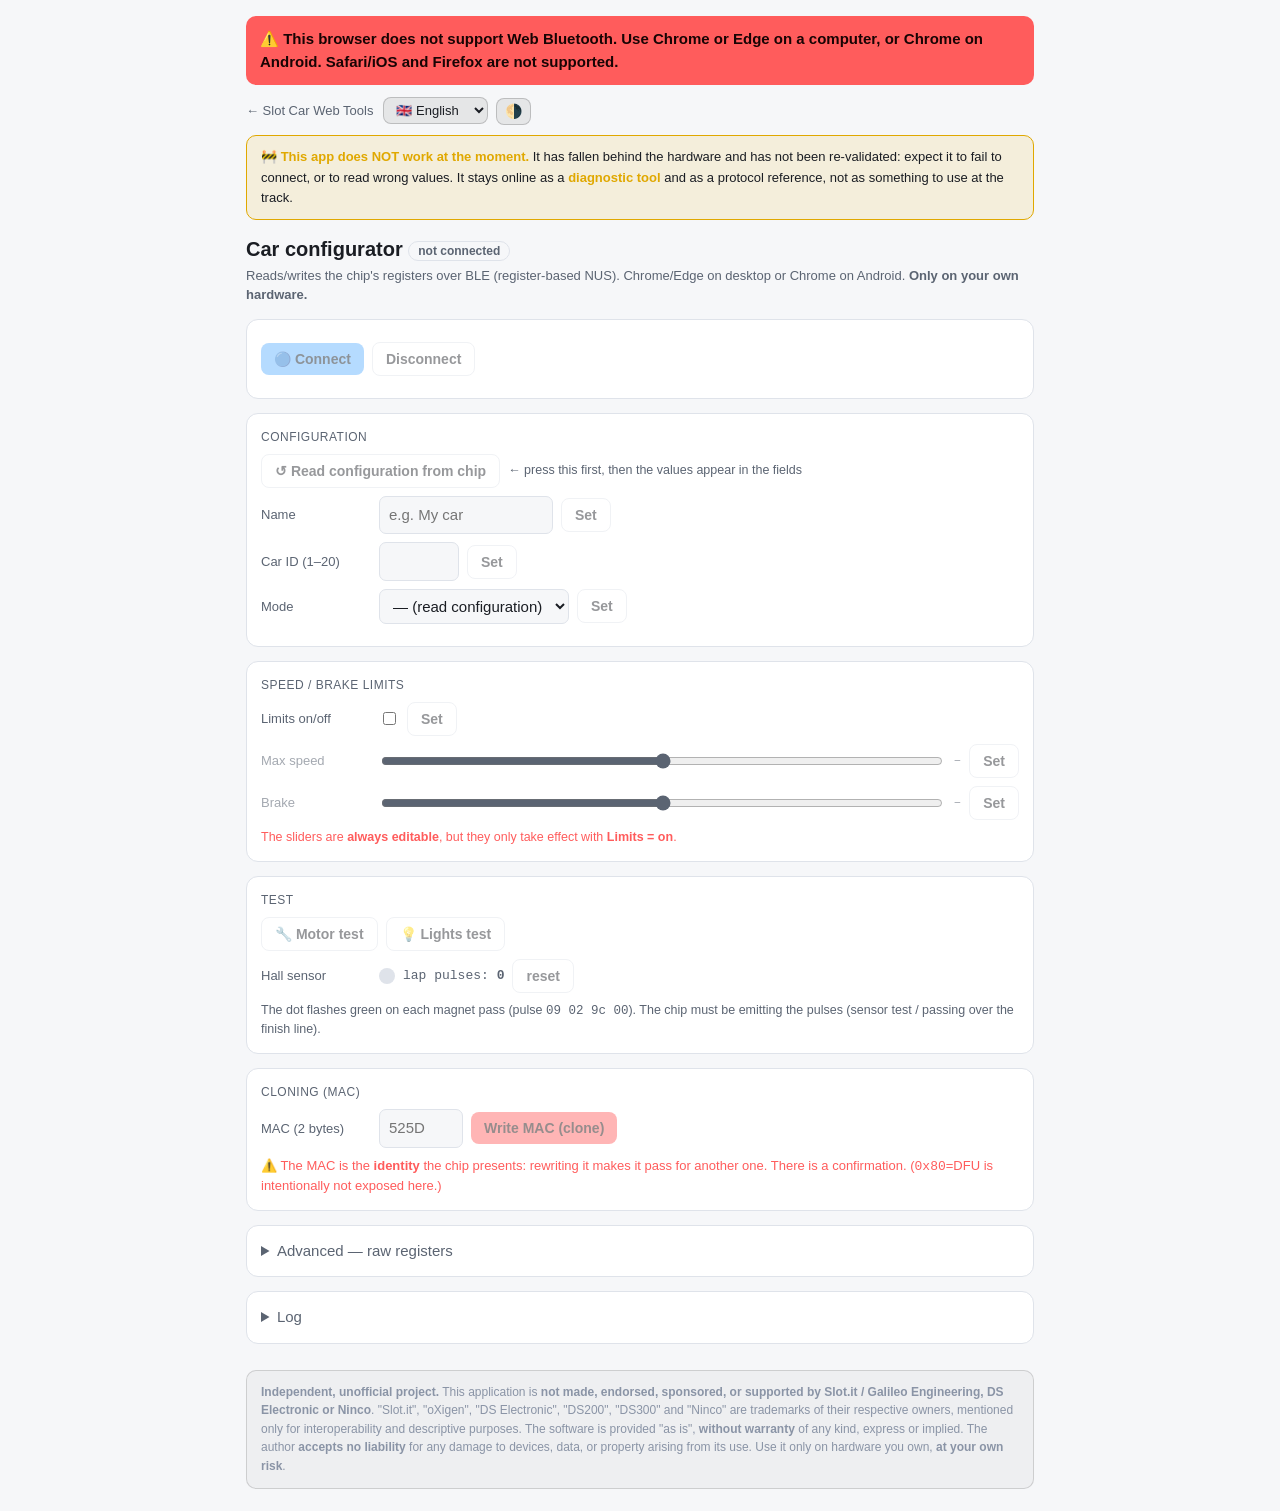
==== web/car-config/index.html @ f4cdb50b "Tema chiaro/scuro e bandierine ovunque, e la fascia di Ninco torna a nascondersi **Il bug di Ninco e" ====
<!doctype html>
<html lang="it">
<head>
<meta charset="utf-8">
<meta name="viewport" content="width=device-width, initial-scale=1">
<meta http-equiv="Cache-Control" content="no-cache, must-revalidate">
<title>Configuratore auto oXigen (BLE)</title>
<link rel="stylesheet" href="../ui.css">
<style>
  /* Qui dentro solo quello che è di QUESTA pagina: intestazione, riquadri,
     pulsanti, campi, targhette e registro stanno in ../ui.css. */
  :root{--wrap:820px}
  label{min-width:110px}
  /* Il clone riscrive il MAC: è l'avviso più grave della pagina, e il giallo
     che basta agli altri avvisi qui direbbe troppo poco. */
  .warnbox{color:var(--err)}
  .dot{width:16px;height:16px;border-radius:50%;background:var(--bd);display:inline-block;transition:background .1s,box-shadow .1s}
  .dot.on{background:var(--ok);box-shadow:0 0 10px var(--ok)}
  /* slider disattivati visivamente quando Limiti è off (ma sempre editabili) */
  #limbox.off .lim input[type=range]{accent-color:var(--mut)}
  #limbox.off .lim label,#limbox.off .lim .val{opacity:.55}
  #limbox.off .lim .hint{color:var(--err)}
</style>
</head>
<body class="app">
  <div id="nobt" class="banner nope" hidden data-i18n-html="noBt"></div>
  <div id="upd" class="banner upd" hidden><span data-i18n="updateAvail"></span> <button onclick="reloadFresh()" data-i18n="updateBtn"></button></div>
  <a class="back" href="../" data-i18n="backHome"></a>
  <div class="note" data-i18n-html="oxigenBroken"></div>
  <h1><span data-i18n="h1title"></span> <span id="st" class="pill"></span></h1>
  <p class="sub" data-i18n-html="sub"></p>

  <div class="card">
    <div class="row">
      <button id="btnConn" data-i18n="btnConn"></button>
      <button id="btnDisc" class="sec" disabled data-i18n="btnDisc"></button>
      <span id="devname" class="val"></span>
    </div>
  </div>

  <!-- ===== Configurazione ===== -->
  <div class="card">
    <p class="cardtitle" data-i18n="secConfig"></p>
    <div class="row"><button id="btnReadAll" class="sec" disabled data-i18n="btnReadAll"></button>
      <span class="hint" data-i18n="readAllHint"></span></div>
    <div class="row"><label data-i18n="lblName"></label><input id="cName" size="16" maxlength="14" data-i18n-attr="placeholder:phName">
      <button class="sec cfg" data-fn="name" disabled data-i18n="btnSet"></button></div>
    <div class="row"><label data-i18n="lblCarId"></label><input id="cId" type="number" min="1" max="20" style="width:80px">
      <button class="sec cfg" data-fn="id" disabled data-i18n="btnSet"></button></div>
    <div class="row"><label data-i18n="lblMode"></label>
      <select id="cMode">
        <option value="" data-i18n="optReadCfg"></option>
        <option value="0">SSD</option><option value="2">O2 (oXigen)</option>
        <option value="3">O2 Hybrid</option><option value="4">D132</option>
      </select>
      <button class="sec cfg" data-fn="mode" disabled data-i18n="btnSet"></button></div>
  </div>

  <!-- ===== Limiti + slider ===== -->
  <div class="card" id="limbox">
    <p class="cardtitle" data-i18n="secLimits"></p>
    <div class="row"><label data-i18n="lblLimits"></label><input id="cLimits" type="checkbox">
      <button class="sec cfg" data-fn="limits" disabled data-i18n="btnSet"></button></div>
    <div class="lim">
      <div class="row"><label data-i18n="lblMaxSpeed"></label><input id="cSpeed" type="range" min="0" max="255" style="flex:1;min-width:150px">
        <span id="cSpeedV" class="val">–</span><button class="sec cfg" data-fn="speed" disabled data-i18n="btnSet"></button></div>
      <div class="row"><label data-i18n="lblBrake"></label><input id="cBrake" type="range" min="0" max="255" style="flex:1;min-width:150px">
        <span id="cBrakeV" class="val">–</span><button class="sec cfg" data-fn="brake" disabled data-i18n="btnSet"></button></div>
      <div class="hint lim-hint" data-i18n-html="limHint"></div>
    </div>
  </div>

  <!-- ===== Test (motore/luci/hall) ===== -->
  <div class="card">
    <p class="cardtitle" data-i18n="secTest"></p>
    <div class="row">
      <button class="sec act" data-fn="motor" disabled data-i18n="btnMotor"></button>
      <button class="sec act" data-fn="lights" disabled data-i18n="btnLights"></button>
    </div>
    <div class="row"><label data-i18n="lblHall"></label><span id="hallDot" class="dot"></span>
      <span class="val"><span data-i18n="hallLbl"></span> <b id="hallN">0</b></span>
      <button id="hallReset" class="sec" disabled data-i18n="btnReset"></button></div>
    <div class="hint" data-i18n-html="hallHint"></div>
  </div>

  <!-- ===== Clonazione MAC ===== -->
  <div class="card">
    <p class="cardtitle" data-i18n="secClone"></p>
    <div class="row"><label data-i18n="lblMac"></label><input id="cMac" size="6" inputmode="latin" autocomplete="off" spellcheck="false" placeholder="525D" aria-describedby="macHint">
      <button class="warn act" data-fn="mac" disabled data-i18n="btnWriteMac"></button></div>
    <div class="warnbox" data-i18n-html="cloneWarn"></div>
  </div>

  <!-- ===== Avanzato ===== -->
  <div class="card">
    <details><summary style="cursor:pointer;color:var(--mut)" data-i18n="advSummary"></summary>
      <div class="row" style="margin-top:8px"><label data-i18n="lblReadReg"></label><input id="rReg" size="6" placeholder="0x8f">
        <button class="sec cfg" data-fn="rawread" disabled data-i18n="btnRead"></button></div>
      <div class="row"><label data-i18n="lblWriteReg"></label><input id="wReg" size="6" placeholder="0x84"><input id="wVal" size="14" data-i18n-attr="placeholder:phWriteVal">
        <button class="sec cfg" data-fn="rawwrite" disabled data-i18n="btnWrite"></button></div>
      <table id="regtab" style="margin-top:8px"><thead><tr><th>reg</th><th data-i18n="thName"></th><th data-i18n="thValue"></th><th></th></tr></thead><tbody></tbody></table>
    </details>
  </div>

  <div class="card"><details><summary style="cursor:pointer;color:var(--mut)" data-i18n="advLog"></summary><div id="log"></div></details></div>

<script>
window.I18N_STRINGS = {
  sub:{
    it:"Legge/scrive i registri del chip via BLE (NUS a registri). Chrome/Edge desktop o Chrome Android. <b>Solo su hardware tuo.</b>",
    en:"Reads/writes the chip's registers over BLE (register-based NUS). Chrome/Edge on desktop or Chrome on Android. <b>Only on your own hardware.</b>",
    es:"Lee/escribe los registros del chip por BLE (NUS por registros). Chrome/Edge en escritorio o Chrome en Android. <b>Solo en hardware de tu propiedad.</b>"
  },
  backHome:{it:"← Slot Car Web Tools",en:"← Slot Car Web Tools",es:"← Slot Car Web Tools"},
  h1title:{it:"Configuratore auto",en:"Car configurator",es:"Configurador de coche"},
  stConnected:{it:"connesso",en:"connected",es:"conectado"},
  stDisconnected:{it:"non connesso",en:"not connected",es:"no conectado"},
  btnConn:{it:"🔵 Connetti",en:"🔵 Connect",es:"🔵 Conectar"},
  btnDisc:{it:"Disconnetti",en:"Disconnect",es:"Desconectar"},
  secConfig:{it:"Configurazione",en:"Configuration",es:"Configuración"},
  btnReadAll:{
    it:"↺ Leggi configurazione dal chip",
    en:"↺ Read configuration from chip",
    es:"↺ Leer configuración del chip"
  },
  readAllHint:{
    it:"← premi qui per primo, poi i valori compaiono nei campi",
    en:"← press this first, then the values appear in the fields",
    es:"← pulsa aquí primero, luego los valores aparecen en los campos"
  },
  lblName:{it:"Nome",en:"Name",es:"Nombre"},
  phName:{it:"es. La mia auto",en:"e.g. My car",es:"p. ej. Mi coche"},
  btnSet:{it:"Imposta",en:"Set",es:"Establecer"},
  lblCarId:{it:"ID auto (1–20)",en:"Car ID (1–20)",es:"ID coche (1–20)"},
  lblMode:{it:"Modalità",en:"Mode",es:"Modo"},
  optReadCfg:{
    it:"— (leggi configurazione)",
    en:"— (read configuration)",
    es:"— (leer configuración)"
  },
  secLimits:{
    it:"Limiti velocità / freno",
    en:"Speed / brake limits",
    es:"Límites de velocidad / freno"
  },
  lblLimits:{it:"Limiti on/off",en:"Limits on/off",es:"Límites on/off"},
  lblMaxSpeed:{it:"Velocità max",en:"Max speed",es:"Velocidad máx"},
  lblBrake:{it:"Freno (brake)",en:"Brake",es:"Freno"},
  limHint:{
    it:"Gli slider sono <b>sempre modificabili</b>, ma hanno effetto solo con <b>Limiti = on</b>.",
    en:"The sliders are <b>always editable</b>, but they only take effect with <b>Limits = on</b>.",
    es:"Los deslizadores son <b>siempre editables</b>, pero solo tienen efecto con <b>Límites = on</b>."
  },
  secTest:{it:"Test",en:"Test",es:"Prueba"},
  btnMotor:{it:"🔧 Test motore",en:"🔧 Motor test",es:"🔧 Prueba de motor"},
  btnLights:{it:"💡 Test luci",en:"💡 Lights test",es:"💡 Prueba de luces"},
  lblHall:{it:"Sensore hall",en:"Hall sensor",es:"Sensor hall"},
  hallLbl:{it:"impulsi giro:",en:"lap pulses:",es:"impulsos de vuelta:"},
  btnReset:{it:"azzera",en:"reset",es:"poner a cero"},
  hallHint:{
    it:"Il pallino lampeggia verde a ogni passaggio calamita (impulso <code>09 02 9c 00</code>). " +
      "Serve che il chip stia emettendo gli impulsi (test sensore / passaggio sul traguardo).",
    en:"The dot flashes green on each magnet pass (pulse <code>09 02 9c 00</code>). " +
      "The chip must be emitting the pulses (sensor test / passing over the finish line).",
    es:"El punto parpadea en verde en cada paso del imán (impulso <code>09 02 9c 00</code>). " +
      "El chip debe estar emitiendo los impulsos (prueba del sensor / paso por la meta)."
  },
  secClone:{it:"Clonazione (MAC)",en:"Cloning (MAC)",es:"Clonación (MAC)"},
  lblMac:{it:"MAC (2 byte)",en:"MAC (2 bytes)",es:"MAC (2 bytes)"},
  btnWriteMac:{it:"Scrivi MAC (clone)",en:"Write MAC (clone)",es:"Escribir MAC (clon)"},
  cloneWarn:{
    it:"⚠️ Il MAC è l'<b>identità</b> con cui il chip si presenta: riscriverlo lo fa passare per un altro. C'è una conferma. " +
      "(<code>0x80</code>=DFU non è esposto qui apposta.)",
    en:"⚠️ The MAC is the <b>identity</b> the chip presents: rewriting it makes it pass for another one. There is a confirmation. " +
      "(<code>0x80</code>=DFU is intentionally not exposed here.)",
    es:"⚠️ El MAC es la <b>identidad</b> con la que se presenta el chip: reescribirlo hace que pase por otro. Hay una confirmación. " +
      "(<code>0x80</code>=DFU no se expone aquí a propósito.)"
  },
  advSummary:{
    it:"Avanzato — registri grezzi",
    en:"Advanced — raw registers",
    es:"Avanzado — registros en bruto"
  },
  lblReadReg:{it:"Leggi reg",en:"Read reg",es:"Leer reg"},
  btnRead:{it:"Leggi",en:"Read",es:"Leer"},
  lblWriteReg:{it:"Scrivi reg",en:"Write reg",es:"Escribir reg"},
  phWriteVal:{it:"0x32 / aabb / testo",en:"0x32 / aabb / text",es:"0x32 / aabb / texto"},
  btnWrite:{it:"Scrivi",en:"Write",es:"Escribir"},
  thName:{it:"nome",en:"name",es:"nombre"},
  thValue:{it:"valore",en:"value",es:"valor"},
  btnReadLc:{it:"leggi",en:"read",es:"leer"},
  advLog:{it:"Log",en:"Log",es:"Registro"},
  // --- stringhe dinamiche (JS) ---
  logNoBt:{
    it:"[!] Web Bluetooth non supportato: usa Chrome/Edge desktop o Chrome Android.",
    en:"[!] Web Bluetooth not supported: use Chrome/Edge desktop or Chrome Android.",
    es:"[!] Web Bluetooth no compatible: usa Chrome/Edge escritorio o Chrome Android."
  },
  logNoBtInit:{
    it:"[!] Web Bluetooth non supportato. Usa Chrome/Edge desktop o Chrome Android. NON iOS/Safari.",
    en:"[!] Web Bluetooth not supported. Use Chrome/Edge desktop or Chrome Android. NOT iOS/Safari.",
    es:"[!] Web Bluetooth no compatible. Usa Chrome/Edge escritorio o Chrome Android. NO iOS/Safari."
  },
  logDisconnected:{it:"disconnesso",en:"disconnected",es:"desconectado"},
  logConnectedTo:{it:"connesso a",en:"connected to",es:"conectado a"},
  logError:{it:"errore",en:"error",es:"error"},
  logLapPulse:{it:"impulso giro",en:"lap pulse",es:"impulso de vuelta"},
  noResp:{it:"(nessuna risp.)",en:"(no resp)",es:"(sin resp.)"},
  alertMode:{
    it:'Modalità: premi prima "Leggi configurazione", oppure scegline una.',
    en:'Mode: press "Read configuration" first, or choose one.',
    es:'Modo: pulsa primero "Leer configuración", o elige uno.'
  },
  alertMac:{
    it:"MAC = 2 byte, es. 525d",
    en:"MAC = 2 bytes, e.g. 525d",
    es:"MAC = 2 bytes, p. ej. 525d"
  },
  confirmMac:{
    it:"Riscrivo il MAC: da qui in poi il chip si presenterà con questa identità. Sicuro?",
    en:"I will rewrite the MAC: from now on the chip will present this identity. Are you sure?",
    es:"Voy a reescribir el MAC: a partir de ahora el chip se presentará con esta identidad. ¿Seguro?"
  }
};
</script>
<script src="../i18n.js"></script>
<script>
const APP="car-config",APP_VERSION="1.3.0";
const NUS="6e400001-b5a3-f393-e0a9-e50e24dcca9e",RX="6e400002-b5a3-f393-e0a9-e50e24dcca9e",TX="6e400003-b5a3-f393-e0a9-e50e24dcca9e";
const REGS=[[0x00,"info"],[0x81,"info/capab"],[0x83,"NOME"],[0x84,"MAX SPEED"],[0x86,"BRAKE"],[0x87,"LIMITI on/off"],
  [0x8e,"config"],[0x8f,"ID auto"],[0x90,"MAC(2B)"],[0x91,"MODO"],[0x94,"ID tx time"],[0x95,"ID D132"]];
let dev,rxc,txc,waiter=null,hallN=0,hallT=null;
const $=id=>document.getElementById(id);
const hx=b=>[...b].map(x=>x.toString(16).padStart(2,"0")).join("");
const asc=b=>[...b].map(x=>x>=32&&x<127?String.fromCharCode(x):".").join("");
const log=s=>{const l=$("log");l.textContent+=s+"\n";l.scrollTop=l.scrollHeight;};
const xorsum=a=>{let x=0;for(const b of a)x^=b;return x&0xff;};
const h2=n=>"0x"+n.toString(16).padStart(2,"0");

let _conn=false;
function renderStatus(){$("st").textContent=I18N.t(_conn?"stConnected":"stDisconnected");}
function setConn(on){_conn=on;renderStatus();$("st").className="pill"+(on?" on":"");
  $("btnConn").disabled=on;$("btnDisc").disabled=!on;
  document.querySelectorAll(".cfg,.act,#btnReadAll,#hallReset").forEach(b=>b.disabled=!on);}
async function connect(){
  if(!navigator.bluetooth){log(I18N.t("logNoBt"));return;}
  try{
    dev=await navigator.bluetooth.requestDevice({filters:[{services:[NUS]}],optionalServices:[NUS]});
    dev.addEventListener("gattserverdisconnected",()=>{setConn(false);$("devname").textContent="";log("["+I18N.t("logDisconnected")+"]");});
    const g=await dev.gatt.connect(),s=await g.getPrimaryService(NUS);
    rxc=await s.getCharacteristic(RX);txc=await s.getCharacteristic(TX);
    await txc.startNotifications();txc.addEventListener("characteristicvaluechanged",onNotify);
    setConn(true);$("devname").textContent=dev.name||dev.id;log("["+I18N.t("logConnectedTo")+" "+(dev.name||dev.id)+"]");
  }catch(e){log("["+I18N.t("logError")+": "+e+"]");}
}
function onNotify(e){
  const v=new Uint8Array(e.target.value.buffer);
  if(v.length>=3&&v[0]===0x09&&v[1]===0x02&&v[2]===0x9c){flashHall();return;}  // impulso giro
  log("  <- "+hx(v)+"  |"+asc(v)+"|"+(hx(v)==="444f"?"  (DO=ok)":""));
  if(waiter){waiter(v);waiter=null;}
}
const wait=(ms=1200)=>new Promise(r=>{waiter=r;setTimeout(()=>{if(waiter){waiter=null;r(null);}},ms);});
const send=b=>rxc.writeValueWithoutResponse(new Uint8Array(b));
async function readReg(reg){log("READ "+h2(reg));await send([0x09,0x12,reg]);return await wait();}
async function writeReg(reg,val){const body=[0x09,0x02,reg,...val];body.push(xorsum(body));
  log("WRITE "+h2(reg)+" = "+hx(val)+(asc(val).match(/^[ -~]+$/)?" |"+asc(val)+"|":""));await send(body);return await wait();}

/* hall live indicator */
function flashHall(){hallN++;$("hallN").textContent=hallN;const d=$("hallDot");d.classList.add("on");
  clearTimeout(hallT);hallT=setTimeout(()=>d.classList.remove("on"),300);log("🏁 "+I18N.t("logLapPulse")+" ("+hallN+")");}
$("hallReset").onclick=()=>{hallN=0;$("hallN").textContent="0";};

/* limiti: stile "off" sugli slider */
function refreshLim(){$("limbox").classList.toggle("off",!$("cLimits").checked);}
$("cLimits").addEventListener("change",refreshLim);refreshLim();

/* leggi tutta la config e popola i campi */
async function readAll(){
  for(const[r]of REGS){const v=await readReg(r);const c=$("v"+r);if(c)c.textContent=v?hx(v)+" |"+asc(v)+"|":I18N.t("noResp");
    if(v){
      if(r===0x83)$("cName").value=asc(v).replace(/\.+$/,"");
      if(r===0x8f)$("cId").value=v[0];
      if(r===0x91)$("cMode").value=String(v[0]);
      if(r===0x84){$("cSpeed").value=v[0];$("cSpeedV").textContent=v[0];}
      if(r===0x86){$("cBrake").value=v[0];$("cBrakeV").textContent=v[0];}
      if(r===0x87){$("cLimits").checked=v[0]!==0;refreshLim();}
      if(r===0x90){$("cMac").value=hx(v);$("cMac").dispatchEvent(new Event("input"));}
    }
    await new Promise(x=>setTimeout(x,110));
  }
}
function parseVal(s){s=(s||"").trim();
  if(/^0x[0-9a-f]{2}$/i.test(s))return[parseInt(s,16)];
  const hexs=s.replace(/ /g,"");
  if(/^[0-9a-f]+$/i.test(hexs)&&hexs.length%2===0&&hexs.length>=2)return[...hexs.matchAll(/../g)].map(m=>parseInt(m[0],16));
  if(/^\d+$/.test(s))return[parseInt(s)&0xff];
  return[...new TextEncoder().encode(s)];}
const fns={
  name:()=>writeReg(0x83,[...new TextEncoder().encode($("cName").value)]),
  id:()=>writeReg(0x8f,[Math.max(1,Math.min(20,parseInt($("cId").value)||1))]),
  mode:()=>{const m=$("cMode").value;if(m==="")return alert(I18N.t("alertMode"));return writeReg(0x91,[parseInt(m)]);},
  speed:()=>writeReg(0x84,[+$("cSpeed").value]),
  brake:()=>writeReg(0x86,[+$("cBrake").value]),
  limits:()=>writeReg(0x87,[$("cLimits").checked?1:0]),
  motor:()=>writeReg(0x9a,[0x00]),
  lights:()=>writeReg(0x9b,[0x00]),
  mac:()=>{const b=parseVal($("cMac").value);if(b.length!==2)return alert(I18N.t("alertMac"));
    if(confirm(I18N.t("confirmMac")))return writeReg(0x90,b);},
  rawread:async()=>{const r=parseInt($("rReg").value,16);if(!isNaN(r))await readReg(r);},
  rawwrite:async()=>{const r=parseInt($("wReg").value,16);if(!isNaN(r))await writeReg(r,parseVal($("wVal").value));},
};
document.querySelectorAll(".cfg,.act").forEach(b=>b.onclick=()=>fns[b.dataset.fn]&&fns[b.dataset.fn]());
$("cSpeed").oninput=e=>$("cSpeedV").textContent=e.target.value;
$("cBrake").oninput=e=>$("cBrakeV").textContent=e.target.value;
(function(){const tb=$("regtab").querySelector("tbody");for(const[r,n]of REGS){const tr=document.createElement("tr");
  tr.innerHTML=`<td><code>${h2(r)}</code></td><td>${n}</td><td class="val" id="v${r}"></td>
    <td><button class="sec" disabled data-i18n="btnReadLc"></button></td>`;tb.appendChild(tr);
  const bt=tr.querySelector("button");bt.classList.add("cfg");
  bt.onclick=async()=>{const v=await readReg(r);$("v"+r).textContent=v?hx(v)+" |"+asc(v)+"|":I18N.t("noResp");};}})();

$("btnConn").onclick=connect;
$("btnDisc").onclick=()=>{if(dev&&dev.gatt.connected)dev.gatt.disconnect();};
$("btnReadAll").onclick=readAll;
// banner compatibilità Web Bluetooth
if(!navigator.bluetooth){$("nobt").style.display="block";$("btnConn").disabled=true;
  log(I18N.t("logNoBtInit"));}
// service worker network-first: sempre l'ultima versione (fix cache)
if("serviceWorker" in navigator)navigator.serviceWorker.register("../sw.js").catch(()=>{});

/* stato connessione: render iniziale (dopo l'init di i18n) + ri-render al cambio lingua */
if(document.readyState==="loading")document.addEventListener("DOMContentLoaded",renderStatus);
else renderStatus();
document.addEventListener("i18n:changed",renderStatus);

/* prompt aggiornamento versione */
function reloadFresh(){location.href=location.pathname+"?v="+Date.now();}
fetch("../version.json?_="+Date.now(),{cache:"no-store"}).then(r=>r.json()).then(j=>{
  if(j.apps&&j.apps[APP]&&j.apps[APP]!==APP_VERSION)$("upd").style.display="block";}).catch(()=>{});

/* Il MAC O2 è 2 byte = ESATTAMENTE 4 cifre esadecimali. Il campo non si lascia
   riempire di altro: filtra i caratteri non validi e si ferma a quattro, così
   il valore sbagliato non si può nemmeno digitare. Se resta incompleto il bordo
   diventa rosso, e la funzione di scrittura rifiuta comunque (alertMac).
   ⚠️ Il pulsante NON viene toccato qui: la sua abilitazione dipende dalla
   connessione (vedi setConn), e metterci le mani lo riaccenderebbe da scollegato. */
(function(){
  const c=document.getElementById("cMac"); if(!c)return;
  const valido=()=>/^[0-9A-F]{4}$/.test(c.value);
  function check(){
    c.value=c.value.replace(/[^0-9a-fA-F]/g,"").slice(0,4).toUpperCase();
    c.style.borderColor=(c.value.length&&!valido())?"var(--err)":"";
  }
  c.addEventListener("input",check); c.addEventListener("blur",check); check();
})();
</script>
<script src="../tema.js"></script>
</body>
</html>
---- web/ui.css ----
/* ui.css — i token e la cornice comuni a tutto il sito.
 *
 * Prima di questo file la stessa tavolozza stava scritta a mano dentro il
 * <style> di sette pagine — e aveva già iniziato a divergere: due sfumature di
 * rosso e QUATTRO di giallo, a seconda di chi l'aveva copiata per ultimo.
 * Cambiare un colore voleva dire aprire otto file e dimenticarne uno.
 *
 * Qui dentro ci va solo la roba condivisa: i colori, e i pezzi che ogni pagina
 * ha uguale (link di ritorno, avvisi, targhette, piè di pagina). Il layout di
 * ciascuna app resta a casa sua, nel suo <style> o nel suo styles.css, che
 * viene caricato DOPO e quindi ha sempre l'ultima parola.
 *
 * Riferimento: il Cronometro web, che è l'app curata.
 */

:root{
  --bg:#0b0f17; --fg:#e9edf3; --mut:#8a94a6;
  --acc:#5db0ff; --accfg:#04121f;
  --ok:#4ec36b; --warn:#e0a800; --warnfg:#180a00; --err:#ff5c5c; --errfg:#180404;
  --card:#141924; --bd:#242c3a; --chip:#1b2130;
}
@media (prefers-color-scheme:light){
  :root{
    --bg:#f6f7f9; --fg:#1a1d23; --mut:#5b6472;
    --card:#fff; --bd:#dfe3ea; --chip:#eef1f5;
  }
}
/* Il selettore di tema esplicito deve vincere sulla preferenza di sistema in
   entrambe le direzioni, non solo in una. */
:root[data-theme="dark"]{
  --bg:#0b0f17; --fg:#e9edf3; --mut:#8a94a6;
  --card:#141924; --bd:#242c3a; --chip:#1b2130;
}
:root[data-theme="light"]{
  --bg:#f6f7f9; --fg:#1a1d23; --mut:#5b6472;
  --card:#fff; --bd:#dfe3ea; --chip:#eef1f5;
}

*{box-sizing:border-box}
body{
  margin:0 auto;
  font:15px/1.5 -apple-system,Segoe UI,Roboto,sans-serif;
  background:var(--bg); color:var(--fg);
}
a{color:var(--acc)}

/* Il ritorno all'indice: in cima, uguale ovunque. */
.back{display:inline-block;text-decoration:none;font-size:13px;color:var(--mut)}
.back:hover{color:var(--acc)}

/* L'interruttore chiaro/scuro, accanto al selettore della lingua. Non è sotto
   `body.app`: sta su TUTTE le pagine, indice e cronometro compresi. */
.themebtn{background:rgba(127,127,127,.14);color:inherit;border:1px solid rgba(127,127,127,.4);
          border-radius:8px;padding:3px 8px;margin-left:8px;cursor:pointer;
          font-size:14px;line-height:1.4;vertical-align:middle}
.themebtn:hover{border-color:var(--acc)}

/* ---- La cornice del debugger --------------------------------------------
 *
 * Da qui in giù c'è quello che CINQUE app avevano copiato identico nel proprio
 * <style>: intestazione, riquadri, pulsanti, campi, targhette, tabelle,
 * registro. Non è un vezzo di uniformità: la copia stava già divergendo — il
 * giallo degli avvisi era scritto a mano come `#e0a800` in quattro file invece
 * che come `var(--warn)`, e bastava ritoccare la tavolozza per ritrovarsi con
 * due gialli diversi nella stessa pagina.
 *
 * Il layout PROPRIO di ogni app resta a casa sua: il suo foglio viene caricato
 * dopo questo e ha sempre l'ultima parola. Il Cronometro, che è l'app curata,
 * riscrive quasi tutto — ed è giusto così.
 *
 * `--wrap` è l'unica cosa che ogni pagina imposta da sé: la larghezza utile
 * cambia col contenuto (una tabella di registri vuole più spazio di un modulo).
 *
 * ⚠️ TUTTO sotto `body.app`, e non è pedanteria: qui dentro ci sono selettori
 * di ELEMENTO (button, input, table, h1). Lasciati liberi arrivano anche
 * all'indice, alla guida e al cronometro — pagine che questa cornice non
 * l'hanno mai chiesta — e infatti al primo tentativo l'indice si è allungato
 * di 56px senza che nessuno avesse toccato l'indice. Vestirsi da debugger
 * dev'essere una scelta: si scrive `<body class="app">`.
 */
:where(body.app){max-width:var(--wrap,880px);padding:16px}

:where(body.app) h1{font-size:20px;margin:4px 0 2px}
:where(body.app) .sub{color:var(--mut);margin:0 0 14px;font-size:13px}
:where(body.app) .cardtitle{font-size:12px;text-transform:uppercase;letter-spacing:.5px;color:var(--mut);margin:0 0 8px}
:where(body.app) .card{background:var(--card);border:1px solid var(--bd);border-radius:12px;padding:14px;margin-bottom:14px}

:where(body.app) button{background:var(--acc);color:var(--accfg);border:0;border-radius:8px;
                padding:8px 13px;font-weight:600;cursor:pointer;font-size:14px}
:where(body.app) button.sec{background:transparent;color:var(--fg);border:1px solid var(--bd)}
:where(body.app) button.warn{background:var(--err);color:var(--errfg)}
:where(body.app) button:disabled{opacity:.45;cursor:default}

:where(body.app) input,:where(body.app) select{background:var(--bg);color:var(--fg);border:1px solid var(--bd);
                               border-radius:7px;padding:7px 9px;font:inherit}
:where(body.app) input:disabled,:where(body.app) select:disabled{opacity:.45}
:where(body.app) input[type=range]{padding:0;accent-color:var(--acc)}
:where(body.app) .row{display:flex;gap:8px;flex-wrap:wrap;align-items:center;margin:8px 0}
:where(body.app) label{color:var(--mut);font-size:13px}

/* Targhetta di STATO CORRENTE (connesso, in gara, fermo): parla del momento.
   Da non confondere con .badge, che parla di quanto ci si può fidare di
   un'app e sta nell'indice. */
:where(body.app) .pill{font-size:12px;padding:2px 9px;border-radius:20px;border:1px solid var(--bd);
               color:var(--mut);vertical-align:middle}
:where(body.app) .pill.on,:where(body.app) .pill.run{color:var(--ok);border-color:var(--ok)}
:where(body.app) .pill.warn,:where(body.app) .pill.pause,:where(body.app) .pill.flag{color:var(--warn);border-color:var(--warn)}
:where(body.app) .pill.bad,:where(body.app) .pill.stop{color:var(--err);border-color:var(--err)}

:where(body.app) code,:where(body.app) .val,:where(body.app) .kv{font-family:ui-monospace,Menlo,Consolas,monospace}
:where(body.app) .val{color:var(--mut);font-size:13px}
:where(body.app) .kv{font-size:13px}
:where(body.app) .ok{color:var(--ok)} :where(body.app) .bad{color:var(--err)} :where(body.app) .warn{color:var(--warn)}
:where(body.app) .muted,:where(body.app) .mutbox{color:var(--mut);font-size:12.5px}
:where(body.app) .warnbox{color:var(--warn);font-size:13px;margin-top:6px}

:where(body.app) table{border-collapse:collapse;width:100%;font-size:13px}
:where(body.app) td,:where(body.app) th{border-bottom:1px solid var(--bd);padding:6px 8px;text-align:left}
:where(body.app) th{color:var(--mut)}

/* Il registro grezzo: c'è in tutti i debugger, ed è il motivo per cui esistono. */
:where(body.app) #log,:where(body.app) .log{font-family:ui-monospace,Menlo,Consolas,monospace;font-size:12px;
          white-space:pre-wrap;max-height:200px;overflow:auto;background:var(--bg);
          border:1px solid var(--bd);border-radius:8px;padding:10px}

/* Fasce in cima alla pagina: aggiornamento disponibile, oppure il browser non
   ha quello che serve.
   ⚠️ Chi parte nascosto lo dice con l'attributo `hidden`, non con un
   `display:none` qui dentro: c'è chi le accende con `style.display` (che
   scavalca tutto) e chi togliendo `hidden` (che NON scavalca una classe).
   Con la regola nella classe, il secondo gruppo non si sarebbe più visto. */
:where(body.app) .banner{border-radius:10px;padding:10px 14px;margin-bottom:12px;font-weight:600}
:where(body.app) .banner.error{background:var(--err);color:var(--errfg);padding:12px 14px}
:where(body.app) .banner.upd{background:var(--acc);color:var(--accfg)}
:where(body.app) .banner.upd button{background:var(--accfg);color:var(--acc);margin-left:8px}
:where(body.app) .banner.nope{background:var(--err);color:var(--errfg);padding:12px 14px}

/* ---- Targhette di stato: la convenzione ---------------------------------
 *
 * Il colore risponde a UNA domanda sola: quanto ci possiamo fidare?
 *
 *   verde   `ok`        provata su hardware vero, funziona
 *   giallo  `partial`   provata: qualcosa va, qualcosa no
 *   giallo  `untested`  MAI provata su hardware: non lo sappiamo
 *   rosso   `broken`    provata, e NON funziona
 *   blu     `wip`       in costruzione, ci stiamo lavorando adesso
 *   grigio  `rough`     esiste ma è appena abbozzata
 *   (niente)            pagina statica: non ha uno stato da dichiarare
 *
 * ⚠️ Il rosso è riservato a «lo abbiamo provato e non va». «Non lo sappiamo»
 * è giallo, non rosso: sono due informazioni diverse, e dipingerle uguali
 * toglie a chi legge l'unica cosa che gli serve — se vale la pena provarci.
 * Per lo stesso motivo `partial` e `untested` condividono il giallo: dicono
 * entrambe «guarda con attenzione», e cambia solo quanto ne sappiamo.
 */
.badge{font-size:11px;padding:2px 9px;border-radius:20px;border:1px solid var(--bd);color:var(--mut)}
.badge.ok{color:var(--ok);border-color:var(--ok)}
.badge.partial,
.badge.untested{color:var(--warn);border-color:var(--warn)}
.badge.broken{color:var(--err);border-color:var(--err)}
.badge.wip{color:var(--acc);border-color:var(--acc)}
.badge.rough{color:var(--mut);border-color:var(--bd)}

/* Avvisi e note in piccolo. */
.note{background:rgba(224,168,0,.12);border:1px solid var(--warn);border-radius:10px;
      padding:11px 14px;margin:10px 0 14px;font-size:13px;line-height:1.55}
.note.info{background:rgba(93,176,255,.12);border-color:var(--acc)}
.note b{color:var(--warn)}
.note.info b{color:var(--acc)}
.hint{color:var(--mut);font-size:12.5px}
.hint.warn{color:var(--warn)}

footer{color:var(--mut);font-size:12px}
footer .disc{font-size:11px;line-height:1.55;opacity:.85}

/* Contenuto largo (tabelle, blocchi di codice) su schermo stretto.
   ⚠️ Deve scorrere DENTRO il suo riquadro: se lasci sbordare la tabella è la
   PAGINA a scorrere in orizzontale, e allora si sposta tutto — titoli, testo,
   pulsanti — per colpa di una colonna sola. Avvolgi la tabella in .tbwrap. */
.tbwrap{overflow-x:auto;-webkit-overflow-scrolling:touch}
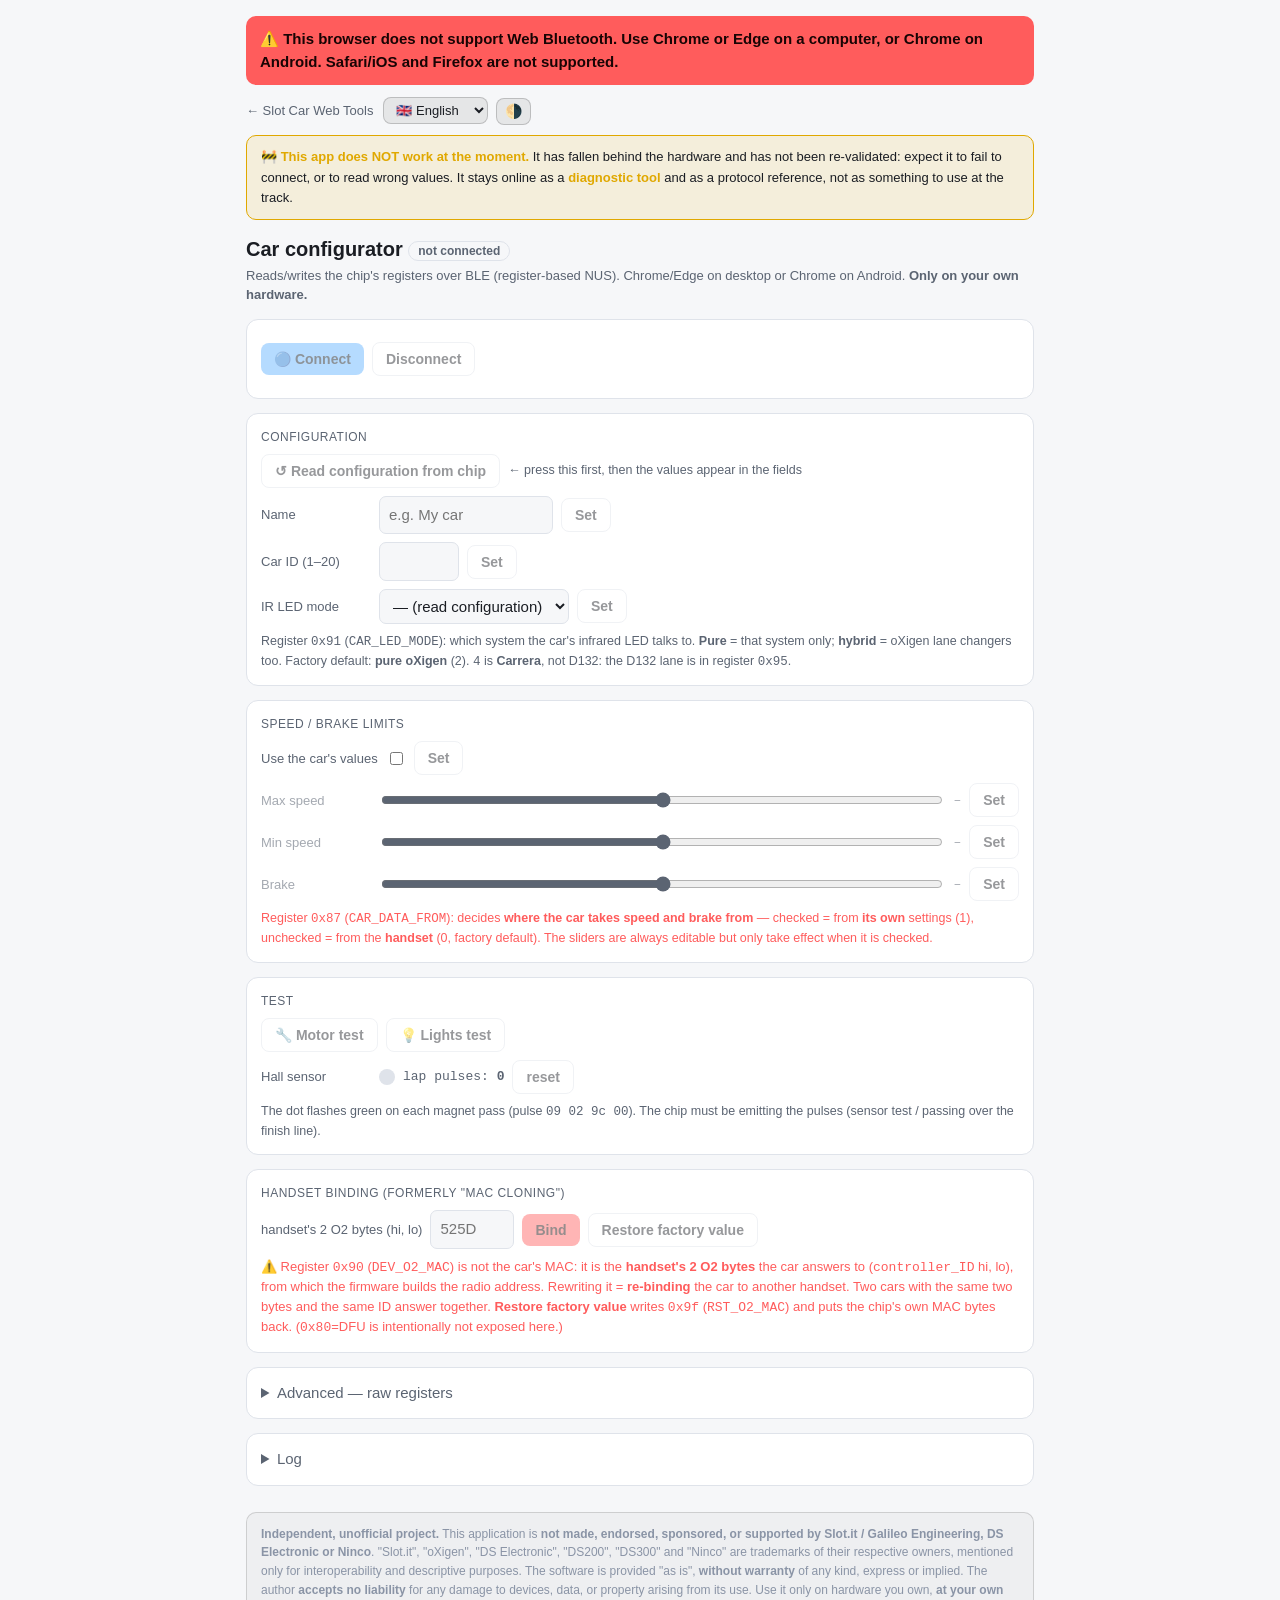
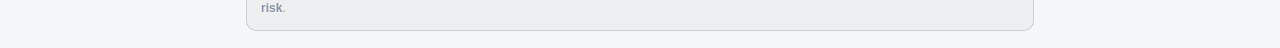
==== commit 63231a89: "web app: dati dai sorgenti ufficiali del firmware (+ due bug reali) Allineate le app ai nomi e ai va" ====
--- a/web/car-config/index.html
+++ b/web/car-config/index.html
@@ -50,10 +50,15 @@
     <div class="row"><label data-i18n="lblMode"></label>
       <select id="cMode">
         <option value="" data-i18n="optReadCfg"></option>
-        <option value="0">SSD</option><option value="2">O2 (oXigen)</option>
-        <option value="3">O2 Hybrid</option><option value="4">D132</option>
+        <option value="0">SSD puro</option>
+        <option value="1">SSD ibrido</option>
+        <option value="2">oXigen puro</option>
+        <option value="3">oXigen ibrido</option>
+        <option value="4">Carrera puro</option>
+        <option value="5">Carrera ibrido</option>
       </select>
       <button class="sec cfg" data-fn="mode" disabled data-i18n="btnSet"></button></div>
+    <div class="hint" data-i18n-html="modeHint"></div>
   </div>
 
   <!-- ===== Limiti + slider ===== -->
@@ -64,6 +69,8 @@
     <div class="lim">
       <div class="row"><label data-i18n="lblMaxSpeed"></label><input id="cSpeed" type="range" min="0" max="255" style="flex:1;min-width:150px">
         <span id="cSpeedV" class="val">–</span><button class="sec cfg" data-fn="speed" disabled data-i18n="btnSet"></button></div>
+      <div class="row"><label data-i18n="lblMinSpeed"></label><input id="cMinSpeed" type="range" min="0" max="255" style="flex:1;min-width:150px">
+        <span id="cMinSpeedV" class="val">–</span><button class="sec cfg" data-fn="minspeed" disabled data-i18n="btnSet"></button></div>
       <div class="row"><label data-i18n="lblBrake"></label><input id="cBrake" type="range" min="0" max="255" style="flex:1;min-width:150px">
         <span id="cBrakeV" class="val">–</span><button class="sec cfg" data-fn="brake" disabled data-i18n="btnSet"></button></div>
       <div class="hint lim-hint" data-i18n-html="limHint"></div>
@@ -87,7 +94,8 @@
   <div class="card">
     <p class="cardtitle" data-i18n="secClone"></p>
     <div class="row"><label data-i18n="lblMac"></label><input id="cMac" size="6" inputmode="latin" autocomplete="off" spellcheck="false" placeholder="525D" aria-describedby="macHint">
-      <button class="warn act" data-fn="mac" disabled data-i18n="btnWriteMac"></button></div>
+      <button class="warn act" data-fn="mac" disabled data-i18n="btnWriteMac"></button>
+      <button class="sec act" data-fn="rstmac" disabled data-i18n="btnRstMac"></button></div>
     <div class="warnbox" data-i18n-html="cloneWarn"></div>
   </div>
 
@@ -132,7 +140,12 @@
   phName:{it:"es. La mia auto",en:"e.g. My car",es:"p. ej. Mi coche"},
   btnSet:{it:"Imposta",en:"Set",es:"Establecer"},
   lblCarId:{it:"ID auto (1–20)",en:"Car ID (1–20)",es:"ID coche (1–20)"},
-  lblMode:{it:"Modalità",en:"Mode",es:"Modo"},
+  lblMode:{it:"Modalità LED IR",en:"IR LED mode",es:"Modo LED IR"},
+  modeHint:{
+    it:"Registro <code>0x91</code> (<code>CAR_LED_MODE</code>): a quale sistema parla il LED a infrarossi dell'auto. <b>Puro</b> = solo quel sistema; <b>ibrido</b> = anche gli scambi oXigen. Default di fabbrica: <b>oXigen puro</b> (2). Il <code>4</code> è <b>Carrera</b>, non D132: la corsia D132 sta nel registro <code>0x95</code>.",
+    en:"Register <code>0x91</code> (<code>CAR_LED_MODE</code>): which system the car's infrared LED talks to. <b>Pure</b> = that system only; <b>hybrid</b> = oXigen lane changers too. Factory default: <b>pure oXigen</b> (2). <code>4</code> is <b>Carrera</b>, not D132: the D132 lane is in register <code>0x95</code>.",
+    es:"Registro <code>0x91</code> (<code>CAR_LED_MODE</code>): a qué sistema habla el LED infrarrojo del coche. <b>Puro</b> = solo ese sistema; <b>híbrido</b> = también los cambios oXigen. Por defecto: <b>oXigen puro</b> (2). El <code>4</code> es <b>Carrera</b>, no D132: el carril D132 está en el registro <code>0x95</code>."
+  },
   optReadCfg:{
     it:"— (leggi configurazione)",
     en:"— (read configuration)",
@@ -143,13 +156,18 @@
     en:"Speed / brake limits",
     es:"Límites de velocidad / freno"
   },
-  lblLimits:{it:"Limiti on/off",en:"Limits on/off",es:"Límites on/off"},
+  lblLimits:{
+    it:"Usa i valori dell'auto",
+    en:"Use the car's values",
+    es:"Usar los valores del coche"
+  },
+  lblMinSpeed:{it:"Velocità min",en:"Min speed",es:"Velocidad mín"},
   lblMaxSpeed:{it:"Velocità max",en:"Max speed",es:"Velocidad máx"},
   lblBrake:{it:"Freno (brake)",en:"Brake",es:"Freno"},
   limHint:{
-    it:"Gli slider sono <b>sempre modificabili</b>, ma hanno effetto solo con <b>Limiti = on</b>.",
-    en:"The sliders are <b>always editable</b>, but they only take effect with <b>Limits = on</b>.",
-    es:"Los deslizadores son <b>siempre editables</b>, pero solo tienen efecto con <b>Límites = on</b>."
+    it:"Registro <code>0x87</code> (<code>CAR_DATA_FROM</code>): decide <b>da dove l'auto prende velocità e freno</b> — spuntato = dalle <b>sue</b> impostazioni (1), non spuntato = dal <b>telecomando</b> (0, default di fabbrica). Gli slider sono sempre modificabili ma hanno effetto solo con la spunta attiva.",
+    en:"Register <code>0x87</code> (<code>CAR_DATA_FROM</code>): decides <b>where the car takes speed and brake from</b> — checked = from <b>its own</b> settings (1), unchecked = from the <b>handset</b> (0, factory default). The sliders are always editable but only take effect when it is checked.",
+    es:"Registro <code>0x87</code> (<code>CAR_DATA_FROM</code>): decide <b>de dónde toma el coche la velocidad y el freno</b> — marcado = de <b>sus propios</b> ajustes (1), sin marcar = del <b>mando</b> (0, por defecto). Los deslizadores son siempre editables pero solo tienen efecto si está marcado."
   },
   secTest:{it:"Test",en:"Test",es:"Prueba"},
   btnMotor:{it:"🔧 Test motore",en:"🔧 Motor test",es:"🔧 Prueba de motor"},
@@ -165,16 +183,31 @@
     es:"El punto parpadea en verde en cada paso del imán (impulso <code>09 02 9c 00</code>). " +
       "El chip debe estar emitiendo los impulsos (prueba del sensor / paso por la meta)."
   },
-  secClone:{it:"Clonazione (MAC)",en:"Cloning (MAC)",es:"Clonación (MAC)"},
-  lblMac:{it:"MAC (2 byte)",en:"MAC (2 bytes)",es:"MAC (2 bytes)"},
-  btnWriteMac:{it:"Scrivi MAC (clone)",en:"Write MAC (clone)",es:"Escribir MAC (clon)"},
+  secClone:{
+    it:"Abbinamento al telecomando (ex \"clonazione MAC\")",
+    en:"Handset binding (formerly \"MAC cloning\")",
+    es:"Vinculación al mando (antes \"clonación MAC\")"
+  },
+  lblMac:{
+    it:"2 byte O2 del telecomando (hi, lo)",
+    en:"handset's 2 O2 bytes (hi, lo)",
+    es:"2 bytes O2 del mando (hi, lo)"
+  },
+  btnWriteMac:{it:"Abbina",en:"Bind",es:"Vincular"},
+  btnRstMac:{
+    it:"Ripristina di fabbrica",
+    en:"Restore factory value",
+    es:"Restaurar de fábrica"
+  },
+  confirmRstMac:{
+    it:"Ripristinare l'abbinamento di fabbrica (registro 0x9f)? L'auto torna a rispondere al proprio MAC di chip.",
+    en:"Restore the factory binding (register 0x9f)? The car goes back to answering its own chip MAC.",
+    es:"¿Restaurar la vinculación de fábrica (registro 0x9f)? El coche vuelve a responder a su propio MAC de chip."
+  },
   cloneWarn:{
-    it:"⚠️ Il MAC è l'<b>identità</b> con cui il chip si presenta: riscriverlo lo fa passare per un altro. C'è una conferma. " +
-      "(<code>0x80</code>=DFU non è esposto qui apposta.)",
-    en:"⚠️ The MAC is the <b>identity</b> the chip presents: rewriting it makes it pass for another one. There is a confirmation. " +
-      "(<code>0x80</code>=DFU is intentionally not exposed here.)",
-    es:"⚠️ El MAC es la <b>identidad</b> con la que se presenta el chip: reescribirlo hace que pase por otro. Hay una confirmación. " +
-      "(<code>0x80</code>=DFU no se expone aquí a propósito.)"
+    it:"⚠️ Il registro <code>0x90</code> (<code>DEV_O2_MAC</code>) non è il MAC dell'auto: sono i <b>2 byte O2 del telecomando</b> a cui l'auto risponde (<code>controller_ID</code> hi, lo), da cui il firmware costruisce l'indirizzo radio. Riscriverlo = <b>riabbinare</b> l'auto a un altro telecomando. Due auto con gli stessi 2 byte e lo stesso ID rispondono insieme. <b>Ripristina di fabbrica</b> scrive <code>0x9f</code> (<code>RST_O2_MAC</code>) e rimette i byte del MAC del chip. (<code>0x80</code>=DFU non è esposto qui apposta.)",
+    en:"⚠️ Register <code>0x90</code> (<code>DEV_O2_MAC</code>) is not the car's MAC: it is the <b>handset's 2 O2 bytes</b> the car answers to (<code>controller_ID</code> hi, lo), from which the firmware builds the radio address. Rewriting it = <b>re-binding</b> the car to another handset. Two cars with the same two bytes and the same ID answer together. <b>Restore factory value</b> writes <code>0x9f</code> (<code>RST_O2_MAC</code>) and puts the chip's own MAC bytes back. (<code>0x80</code>=DFU is intentionally not exposed here.)",
+    es:"⚠️ El registro <code>0x90</code> (<code>DEV_O2_MAC</code>) no es el MAC del coche: son los <b>2 bytes O2 del mando</b> al que responde el coche (<code>controller_ID</code> hi, lo), con los que el firmware construye la dirección de radio. Reescribirlo = <b>revincular</b> el coche a otro mando. Dos coches con los mismos dos bytes y el mismo ID responden juntos. <b>Restaurar de fábrica</b> escribe <code>0x9f</code> (<code>RST_O2_MAC</code>) y devuelve los bytes del MAC del chip. (<code>0x80</code>=DFU no se expone aquí a propósito.)"
   },
   advSummary:{
     it:"Avanzato — registri grezzi",
@@ -225,10 +258,29 @@
 </script>
 <script src="../i18n.js"></script>
 <script>
-const APP="car-config",APP_VERSION="1.3.0";
+const APP="car-config",APP_VERSION="1.4.0";
 const NUS="6e400001-b5a3-f393-e0a9-e50e24dcca9e",RX="6e400002-b5a3-f393-e0a9-e50e24dcca9e",TX="6e400003-b5a3-f393-e0a9-e50e24dcca9e";
-const REGS=[[0x00,"info"],[0x81,"info/capab"],[0x83,"NOME"],[0x84,"MAX SPEED"],[0x86,"BRAKE"],[0x87,"LIMITI on/off"],
-  [0x8e,"config"],[0x8f,"ID auto"],[0x90,"MAC(2B)"],[0x91,"MODO"],[0x94,"ID tx time"],[0x95,"ID D132"]];
+/* Registri con i NOMI UFFICIALI del firmware (OPCODE_*). 0x80 = DFU: non esposto apposta. */
+const REGS=[
+  [0x00,"SW_REL — versione sw"],
+  [0x01,"CHIP_MAC — MAC del chip (sola lettura)"],
+  [0x81,"ACT_DATE — data attivazione"],
+  [0x82,"ACT_LOCK — blocco attivazione"],
+  [0x83,"ACT_NAME — nome"],
+  [0x84,"CAR_SPD_MAX — velocità max"],
+  [0x85,"CAR_SPD_MIN — velocità min"],
+  [0x86,"CAR_BRK_VLE — freno"],
+  [0x87,"CAR_DATA_FROM — 0 telecomando / 1 auto"],
+  [0x8d,"CAR_BRK_VLE_SSD — freno in SSD"],
+  [0x8e,"CAR_MODE — tipo firmware (0 oXigen / 1 SSD / 2 D132)"],
+  [0x8f,"CAR_ID — ID auto"],
+  [0x90,"DEV_O2_MAC — telecomando abbinato (hi, lo)"],
+  [0x91,"CAR_LED_MODE — modalità LED IR"],
+  [0x94,"CAR_IR_TMR_FN — timer IR ibrido (ms)"],
+  [0x95,"CAR_D132_LN_ID — corsia D132"],
+  [0x9f,"RST_O2_MAC — ripristina abbinamento di fabbrica"],
+  [0xa1,"SP44_SET — kit luci SP44 (0 off / 1 on)"]
+];
 let dev,rxc,txc,waiter=null,hallN=0,hallT=null;
 const $=id=>document.getElementById(id);
 const hx=b=>[...b].map(x=>x.toString(16).padStart(2,"0")).join("");
@@ -282,6 +334,7 @@
       if(r===0x8f)$("cId").value=v[0];
       if(r===0x91)$("cMode").value=String(v[0]);
       if(r===0x84){$("cSpeed").value=v[0];$("cSpeedV").textContent=v[0];}
+      if(r===0x85){$("cMinSpeed").value=v[0];$("cMinSpeedV").textContent=v[0];}
       if(r===0x86){$("cBrake").value=v[0];$("cBrakeV").textContent=v[0];}
       if(r===0x87){$("cLimits").checked=v[0]!==0;refreshLim();}
       if(r===0x90){$("cMac").value=hx(v);$("cMac").dispatchEvent(new Event("input"));}
@@ -300,18 +353,22 @@
   id:()=>writeReg(0x8f,[Math.max(1,Math.min(20,parseInt($("cId").value)||1))]),
   mode:()=>{const m=$("cMode").value;if(m==="")return alert(I18N.t("alertMode"));return writeReg(0x91,[parseInt(m)]);},
   speed:()=>writeReg(0x84,[+$("cSpeed").value]),
+  minspeed:()=>writeReg(0x85,[+$("cMinSpeed").value]),
   brake:()=>writeReg(0x86,[+$("cBrake").value]),
   limits:()=>writeReg(0x87,[$("cLimits").checked?1:0]),
   motor:()=>writeReg(0x9a,[0x00]),
   lights:()=>writeReg(0x9b,[0x00]),
   mac:()=>{const b=parseVal($("cMac").value);if(b.length!==2)return alert(I18N.t("alertMac"));
     if(confirm(I18N.t("confirmMac")))return writeReg(0x90,b);},
+  /* 0x9f = RST_O2_MAC: il firmware rimette controller_ID dai byte del MAC del chip (de-clone). */
+  rstmac:()=>{if(confirm(I18N.t("confirmRstMac")))return writeReg(0x9f,[0x00]);},
   rawread:async()=>{const r=parseInt($("rReg").value,16);if(!isNaN(r))await readReg(r);},
   rawwrite:async()=>{const r=parseInt($("wReg").value,16);if(!isNaN(r))await writeReg(r,parseVal($("wVal").value));},
 };
 document.querySelectorAll(".cfg,.act").forEach(b=>b.onclick=()=>fns[b.dataset.fn]&&fns[b.dataset.fn]());
 $("cSpeed").oninput=e=>$("cSpeedV").textContent=e.target.value;
 $("cBrake").oninput=e=>$("cBrakeV").textContent=e.target.value;
+$("cMinSpeed").oninput=e=>$("cMinSpeedV").textContent=e.target.value;
 (function(){const tb=$("regtab").querySelector("tbody");for(const[r,n]of REGS){const tr=document.createElement("tr");
   tr.innerHTML=`<td><code>${h2(r)}</code></td><td>${n}</td><td class="val" id="v${r}"></td>
     <td><button class="sec" disabled data-i18n="btnReadLc"></button></td>`;tb.appendChild(tr);
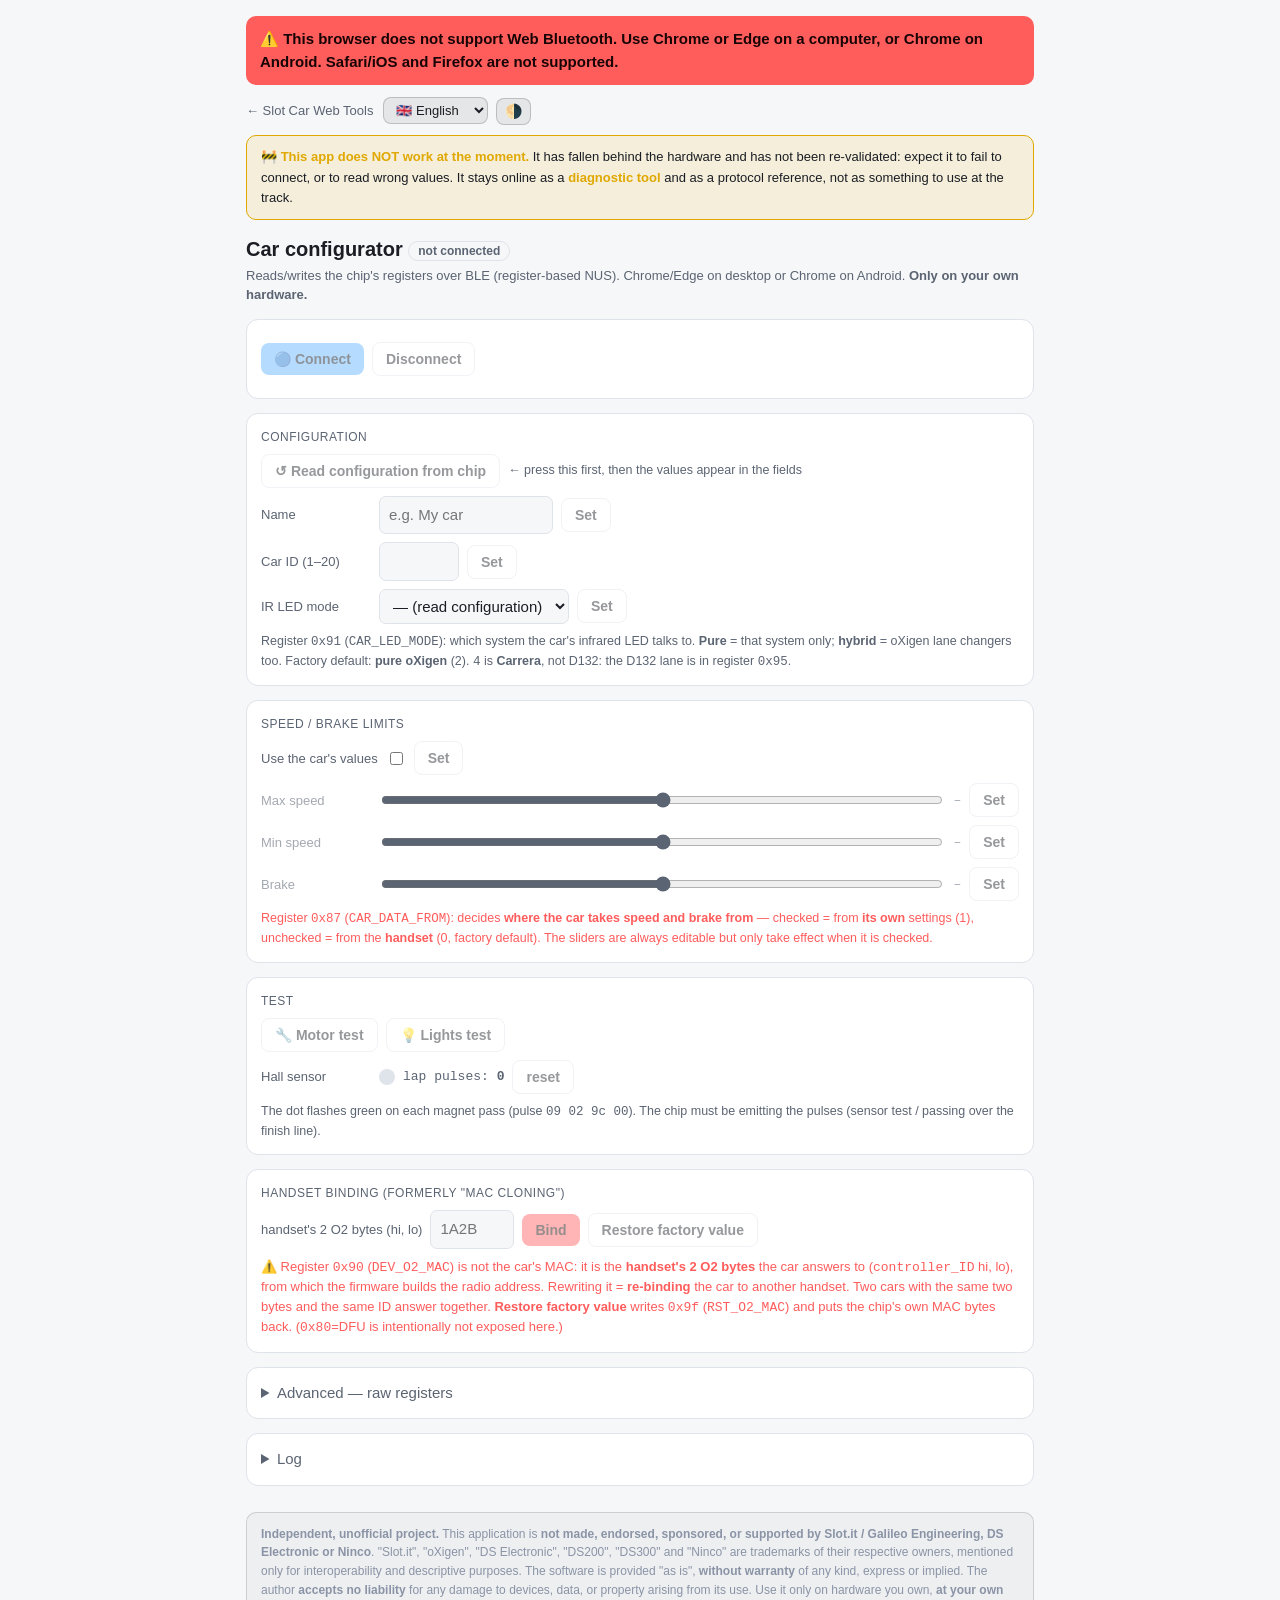
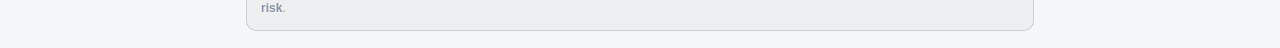
==== commit fac5a057: "Segreti: niente MAC veri nel test dello scanner né nei segnaposto Il test di scan-secrets.py usava c" ====
--- a/web/car-config/index.html
+++ b/web/car-config/index.html
@@ -93,7 +93,7 @@
   <!-- ===== Clonazione MAC ===== -->
   <div class="card">
     <p class="cardtitle" data-i18n="secClone"></p>
-    <div class="row"><label data-i18n="lblMac"></label><input id="cMac" size="6" inputmode="latin" autocomplete="off" spellcheck="false" placeholder="525D" aria-describedby="macHint">
+    <div class="row"><label data-i18n="lblMac"></label><input id="cMac" size="6" inputmode="latin" autocomplete="off" spellcheck="false" placeholder="1A2B" aria-describedby="macHint">
       <button class="warn act" data-fn="mac" disabled data-i18n="btnWriteMac"></button>
       <button class="sec act" data-fn="rstmac" disabled data-i18n="btnRstMac"></button></div>
     <div class="warnbox" data-i18n-html="cloneWarn"></div>
@@ -245,9 +245,9 @@
     es:'Modo: pulsa primero "Leer configuración", o elige uno.'
   },
   alertMac:{
-    it:"MAC = 2 byte, es. 525d",
-    en:"MAC = 2 bytes, e.g. 525d",
-    es:"MAC = 2 bytes, p. ej. 525d"
+    it:"MAC = 2 byte, es. 1a2b",
+    en:"MAC = 2 bytes, e.g. 1a2b",
+    es:"MAC = 2 bytes, p. ej. 1a2b"
   },
   confirmMac:{
     it:"Riscrivo il MAC: da qui in poi il chip si presenterà con questa identità. Sicuro?",
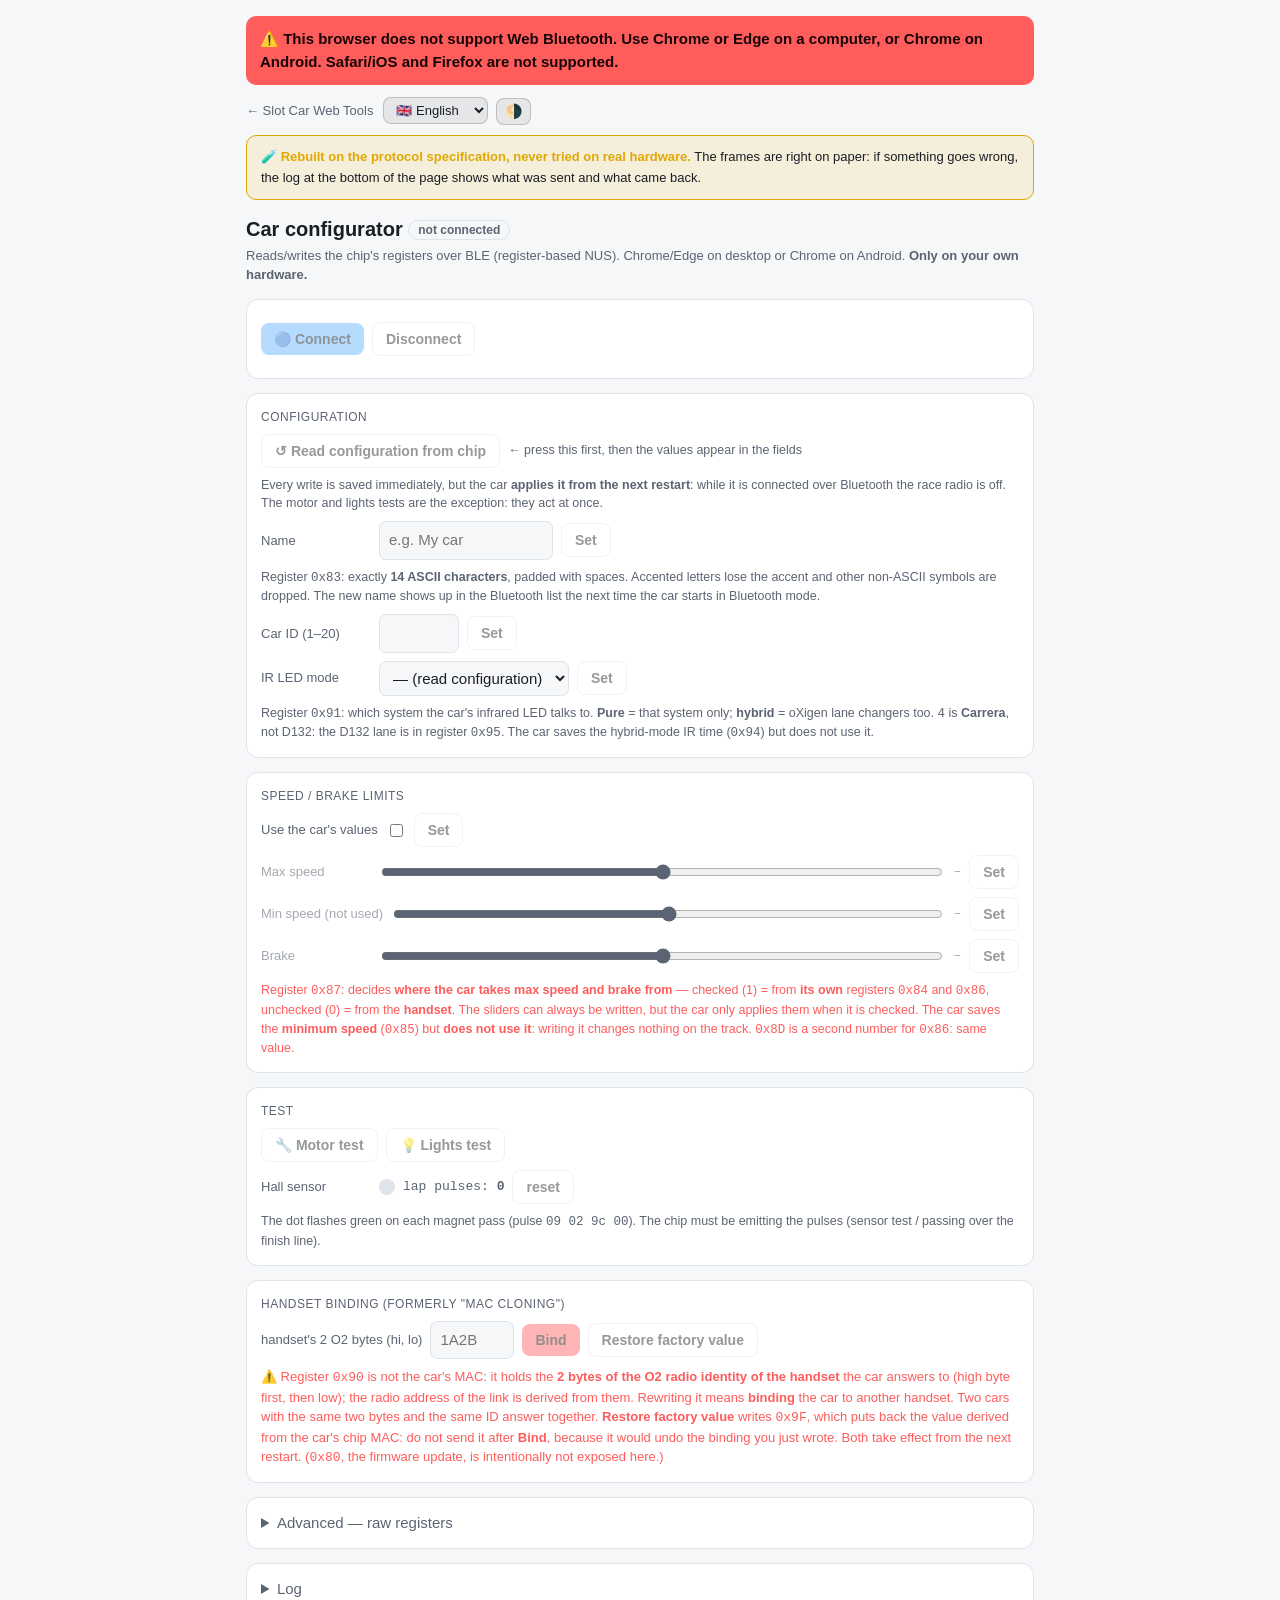
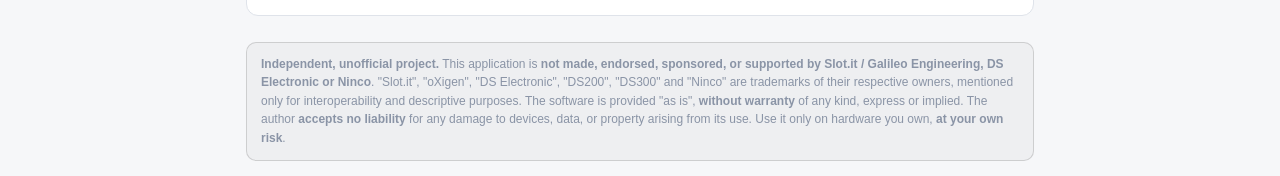
==== commit eeaf61e1: "oXigen: chron02 rifatto sulla specifica, configuratori BLE corretti chron02 (1.4.0) non mandava mai " ====
--- a/web/car-config/index.html
+++ b/web/car-config/index.html
@@ -26,7 +26,7 @@
   <div id="nobt" class="banner nope" hidden data-i18n-html="noBt"></div>
   <div id="upd" class="banner upd" hidden><span data-i18n="updateAvail"></span> <button onclick="reloadFresh()" data-i18n="updateBtn"></button></div>
   <a class="back" href="../" data-i18n="backHome"></a>
-  <div class="note" data-i18n-html="oxigenBroken"></div>
+  <div class="note" data-i18n-html="oxigenUntested"></div>
   <h1><span data-i18n="h1title"></span> <span id="st" class="pill"></span></h1>
   <p class="sub" data-i18n-html="sub"></p>
 
@@ -43,8 +43,13 @@
     <p class="cardtitle" data-i18n="secConfig"></p>
     <div class="row"><button id="btnReadAll" class="sec" disabled data-i18n="btnReadAll"></button>
       <span class="hint" data-i18n="readAllHint"></span></div>
-    <div class="row"><label data-i18n="lblName"></label><input id="cName" size="16" maxlength="14" data-i18n-attr="placeholder:phName">
+    <div class="hint" data-i18n-html="rebootHint"></div>
+    <!-- Niente maxlength sul nome: il limite lo fa il filtro (prima ripulisce, poi
+         taglia), altrimenti il browser tronca prima che il JS tolga i caratteri
+         non ASCII e il conto dei 14 non torna. -->
+    <div class="row"><label data-i18n="lblName"></label><input id="cName" size="16" autocomplete="off" spellcheck="false" data-i18n-attr="placeholder:phName">
       <button class="sec cfg" data-fn="name" disabled data-i18n="btnSet"></button></div>
+    <div class="hint" data-i18n-html="nameHint"></div>
     <div class="row"><label data-i18n="lblCarId"></label><input id="cId" type="number" min="1" max="20" style="width:80px">
       <button class="sec cfg" data-fn="id" disabled data-i18n="btnSet"></button></div>
     <div class="row"><label data-i18n="lblMode"></label>
@@ -90,7 +95,7 @@
     <div class="hint" data-i18n-html="hallHint"></div>
   </div>
 
-  <!-- ===== Clonazione MAC ===== -->
+  <!-- ===== Abbinamento (registro 0x90) ===== -->
   <div class="card">
     <p class="cardtitle" data-i18n="secClone"></p>
     <div class="row"><label data-i18n="lblMac"></label><input id="cMac" size="6" inputmode="latin" autocomplete="off" spellcheck="false" placeholder="1A2B" aria-describedby="macHint">
@@ -102,11 +107,13 @@
   <!-- ===== Avanzato ===== -->
   <div class="card">
     <details><summary style="cursor:pointer;color:var(--mut)" data-i18n="advSummary"></summary>
+      <div class="hint" style="margin-top:8px" data-i18n-html="rawHint"></div>
       <div class="row" style="margin-top:8px"><label data-i18n="lblReadReg"></label><input id="rReg" size="6" placeholder="0x8f">
         <button class="sec cfg" data-fn="rawread" disabled data-i18n="btnRead"></button></div>
       <div class="row"><label data-i18n="lblWriteReg"></label><input id="wReg" size="6" placeholder="0x84"><input id="wVal" size="14" data-i18n-attr="placeholder:phWriteVal">
         <button class="sec cfg" data-fn="rawwrite" disabled data-i18n="btnWrite"></button></div>
-      <table id="regtab" style="margin-top:8px"><thead><tr><th>reg</th><th data-i18n="thName"></th><th data-i18n="thValue"></th><th></th></tr></thead><tbody></tbody></table>
+      <div id="rawMsg" class="warnbox" aria-live="polite"></div>
+      <div class="tbwrap"><table id="regtab" style="margin-top:8px"><thead><tr><th>reg</th><th data-i18n="thName"></th><th data-i18n="thValue"></th><th></th></tr></thead><tbody></tbody></table></div>
     </details>
   </div>
 
@@ -136,15 +143,25 @@
     en:"← press this first, then the values appear in the fields",
     es:"← pulsa aquí primero, luego los valores aparecen en los campos"
   },
+  rebootHint:{
+    it:"Ogni scrittura viene salvata subito, ma l'auto la <b>applica dal prossimo riavvio</b>: finché è collegata in Bluetooth la radio di gara è spenta. Fanno eccezione il test motore e il test luci, che agiscono subito.",
+    en:"Every write is saved immediately, but the car <b>applies it from the next restart</b>: while it is connected over Bluetooth the race radio is off. The motor and lights tests are the exception: they act at once.",
+    es:"Cada escritura se guarda enseguida, pero el coche la <b>aplica desde el próximo reinicio</b>: mientras está conectado por Bluetooth la radio de carrera está apagada. Las excepciones son la prueba de motor y la de luces, que actúan al momento."
+  },
   lblName:{it:"Nome",en:"Name",es:"Nombre"},
   phName:{it:"es. La mia auto",en:"e.g. My car",es:"p. ej. Mi coche"},
+  nameHint:{
+    it:"Registro <code>0x83</code>: <b>14 caratteri ASCII</b> esatti, il resto si completa con spazi. Le lettere accentate perdono l'accento e gli altri simboli non ASCII si scartano. Il nome nuovo compare nell'elenco Bluetooth al prossimo avvio in modalità Bluetooth.",
+    en:"Register <code>0x83</code>: exactly <b>14 ASCII characters</b>, padded with spaces. Accented letters lose the accent and other non-ASCII symbols are dropped. The new name shows up in the Bluetooth list the next time the car starts in Bluetooth mode.",
+    es:"Registro <code>0x83</code>: exactamente <b>14 caracteres ASCII</b>, completados con espacios. Las letras acentuadas pierden el acento y los demás símbolos no ASCII se descartan. El nombre nuevo aparece en la lista Bluetooth la próxima vez que el coche arranque en modo Bluetooth."
+  },
   btnSet:{it:"Imposta",en:"Set",es:"Establecer"},
   lblCarId:{it:"ID auto (1–20)",en:"Car ID (1–20)",es:"ID coche (1–20)"},
   lblMode:{it:"Modalità LED IR",en:"IR LED mode",es:"Modo LED IR"},
   modeHint:{
-    it:"Registro <code>0x91</code> (<code>CAR_LED_MODE</code>): a quale sistema parla il LED a infrarossi dell'auto. <b>Puro</b> = solo quel sistema; <b>ibrido</b> = anche gli scambi oXigen. Default di fabbrica: <b>oXigen puro</b> (2). Il <code>4</code> è <b>Carrera</b>, non D132: la corsia D132 sta nel registro <code>0x95</code>.",
-    en:"Register <code>0x91</code> (<code>CAR_LED_MODE</code>): which system the car's infrared LED talks to. <b>Pure</b> = that system only; <b>hybrid</b> = oXigen lane changers too. Factory default: <b>pure oXigen</b> (2). <code>4</code> is <b>Carrera</b>, not D132: the D132 lane is in register <code>0x95</code>.",
-    es:"Registro <code>0x91</code> (<code>CAR_LED_MODE</code>): a qué sistema habla el LED infrarrojo del coche. <b>Puro</b> = solo ese sistema; <b>híbrido</b> = también los cambios oXigen. Por defecto: <b>oXigen puro</b> (2). El <code>4</code> es <b>Carrera</b>, no D132: el carril D132 está en el registro <code>0x95</code>."
+    it:"Registro <code>0x91</code>: a quale sistema parla il LED a infrarossi dell'auto. <b>Puro</b> = solo quel sistema; <b>ibrido</b> = anche gli scambi oXigen. Il <code>4</code> è <b>Carrera</b>, non D132: la corsia D132 sta nel registro <code>0x95</code>. Il tempo IR della modalità ibrida (<code>0x94</code>) l'auto lo salva ma non lo usa.",
+    en:"Register <code>0x91</code>: which system the car's infrared LED talks to. <b>Pure</b> = that system only; <b>hybrid</b> = oXigen lane changers too. <code>4</code> is <b>Carrera</b>, not D132: the D132 lane is in register <code>0x95</code>. The car saves the hybrid-mode IR time (<code>0x94</code>) but does not use it.",
+    es:"Registro <code>0x91</code>: a qué sistema habla el LED infrarrojo del coche. <b>Puro</b> = solo ese sistema; <b>híbrido</b> = también los cambios oXigen. El <code>4</code> es <b>Carrera</b>, no D132: el carril D132 está en el registro <code>0x95</code>. El tiempo IR del modo híbrido (<code>0x94</code>) el coche lo guarda pero no lo usa."
   },
   optReadCfg:{
     it:"— (leggi configurazione)",
@@ -161,13 +178,13 @@
     en:"Use the car's values",
     es:"Usar los valores del coche"
   },
-  lblMinSpeed:{it:"Velocità min",en:"Min speed",es:"Velocidad mín"},
+  lblMinSpeed:{it:"Velocità min (non usata)",en:"Min speed (not used)",es:"Velocidad mín (no se usa)"},
   lblMaxSpeed:{it:"Velocità max",en:"Max speed",es:"Velocidad máx"},
   lblBrake:{it:"Freno (brake)",en:"Brake",es:"Freno"},
   limHint:{
-    it:"Registro <code>0x87</code> (<code>CAR_DATA_FROM</code>): decide <b>da dove l'auto prende velocità e freno</b> — spuntato = dalle <b>sue</b> impostazioni (1), non spuntato = dal <b>telecomando</b> (0, default di fabbrica). Gli slider sono sempre modificabili ma hanno effetto solo con la spunta attiva.",
-    en:"Register <code>0x87</code> (<code>CAR_DATA_FROM</code>): decides <b>where the car takes speed and brake from</b> — checked = from <b>its own</b> settings (1), unchecked = from the <b>handset</b> (0, factory default). The sliders are always editable but only take effect when it is checked.",
-    es:"Registro <code>0x87</code> (<code>CAR_DATA_FROM</code>): decide <b>de dónde toma el coche la velocidad y el freno</b> — marcado = de <b>sus propios</b> ajustes (1), sin marcar = del <b>mando</b> (0, por defecto). Los deslizadores son siempre editables pero solo tienen efecto si está marcado."
+    it:"Registro <code>0x87</code>: decide <b>da dove l'auto prende velocità massima e freno</b> — spuntato (1) = dai <b>suoi</b> registri <code>0x84</code> e <code>0x86</code>, non spuntato (0) = dal <b>telecomando</b>. Gli slider si possono sempre scrivere, ma l'auto li applica solo con la spunta attiva. La <b>velocità minima</b> (<code>0x85</code>) l'auto la salva ma <b>non la usa</b>: scriverla non cambia niente in pista. <code>0x8D</code> è un secondo numero per <code>0x86</code>: stesso valore.",
+    en:"Register <code>0x87</code>: decides <b>where the car takes max speed and brake from</b> — checked (1) = from <b>its own</b> registers <code>0x84</code> and <code>0x86</code>, unchecked (0) = from the <b>handset</b>. The sliders can always be written, but the car only applies them when it is checked. The car saves the <b>minimum speed</b> (<code>0x85</code>) but <b>does not use it</b>: writing it changes nothing on the track. <code>0x8D</code> is a second number for <code>0x86</code>: same value.",
+    es:"Registro <code>0x87</code>: decide <b>de dónde toma el coche la velocidad máxima y el freno</b> — marcado (1) = de <b>sus propios</b> registros <code>0x84</code> y <code>0x86</code>, sin marcar (0) = del <b>mando</b>. Los deslizadores se pueden escribir siempre, pero el coche solo los aplica si está marcado. La <b>velocidad mínima</b> (<code>0x85</code>) el coche la guarda pero <b>no la usa</b>: escribirla no cambia nada en pista. <code>0x8D</code> es un segundo número para <code>0x86</code>: mismo valor."
   },
   secTest:{it:"Test",en:"Test",es:"Prueba"},
   btnMotor:{it:"🔧 Test motore",en:"🔧 Motor test",es:"🔧 Prueba de motor"},
@@ -200,29 +217,96 @@
     es:"Restaurar de fábrica"
   },
   confirmRstMac:{
-    it:"Ripristinare l'abbinamento di fabbrica (registro 0x9f)? L'auto torna a rispondere al proprio MAC di chip.",
-    en:"Restore the factory binding (register 0x9f)? The car goes back to answering its own chip MAC.",
-    es:"¿Restaurar la vinculación de fábrica (registro 0x9f)? El coche vuelve a responder a su propio MAC de chip."
+    it:"Ripristinare l'abbinamento di fabbrica (registro 0x9F)? L'auto torna al valore ricavato dal MAC del proprio chip e smette di rispondere al telecomando abbinato ora. Ha effetto dal prossimo riavvio.",
+    en:"Restore the factory binding (register 0x9F)? The car goes back to the value derived from its own chip MAC and stops answering the handset it is bound to now. Takes effect from the next restart.",
+    es:"¿Restaurar la vinculación de fábrica (registro 0x9F)? El coche vuelve al valor derivado del MAC de su propio chip y deja de responder al mando vinculado ahora. Tiene efecto desde el próximo reinicio."
   },
   cloneWarn:{
-    it:"⚠️ Il registro <code>0x90</code> (<code>DEV_O2_MAC</code>) non è il MAC dell'auto: sono i <b>2 byte O2 del telecomando</b> a cui l'auto risponde (<code>controller_ID</code> hi, lo), da cui il firmware costruisce l'indirizzo radio. Riscriverlo = <b>riabbinare</b> l'auto a un altro telecomando. Due auto con gli stessi 2 byte e lo stesso ID rispondono insieme. <b>Ripristina di fabbrica</b> scrive <code>0x9f</code> (<code>RST_O2_MAC</code>) e rimette i byte del MAC del chip. (<code>0x80</code>=DFU non è esposto qui apposta.)",
-    en:"⚠️ Register <code>0x90</code> (<code>DEV_O2_MAC</code>) is not the car's MAC: it is the <b>handset's 2 O2 bytes</b> the car answers to (<code>controller_ID</code> hi, lo), from which the firmware builds the radio address. Rewriting it = <b>re-binding</b> the car to another handset. Two cars with the same two bytes and the same ID answer together. <b>Restore factory value</b> writes <code>0x9f</code> (<code>RST_O2_MAC</code>) and puts the chip's own MAC bytes back. (<code>0x80</code>=DFU is intentionally not exposed here.)",
-    es:"⚠️ El registro <code>0x90</code> (<code>DEV_O2_MAC</code>) no es el MAC del coche: son los <b>2 bytes O2 del mando</b> al que responde el coche (<code>controller_ID</code> hi, lo), con los que el firmware construye la dirección de radio. Reescribirlo = <b>revincular</b> el coche a otro mando. Dos coches con los mismos dos bytes y el mismo ID responden juntos. <b>Restaurar de fábrica</b> escribe <code>0x9f</code> (<code>RST_O2_MAC</code>) y devuelve los bytes del MAC del chip. (<code>0x80</code>=DFU no se expone aquí a propósito.)"
+    it:"⚠️ Il registro <code>0x90</code> non è il MAC dell'auto: sono i <b>2 byte dell'identità radio O2 del telecomando</b> a cui l'auto risponde (prima il byte alto, poi il basso); da questi si ricava l'indirizzo radio del collegamento. Riscriverlo vuol dire <b>abbinare</b> l'auto a un altro telecomando. Due auto con gli stessi 2 byte e lo stesso ID rispondono insieme. <b>Ripristina di fabbrica</b> scrive <code>0x9F</code>, che rimette il valore ricavato dal MAC del chip dell'auto: non va mandato dopo <b>Abbina</b>, perché annullerebbe l'abbinamento appena scritto. Entrambi hanno effetto dal prossimo riavvio. (<code>0x80</code>, l'aggiornamento firmware, non è esposto qui apposta.)",
+    en:"⚠️ Register <code>0x90</code> is not the car's MAC: it holds the <b>2 bytes of the O2 radio identity of the handset</b> the car answers to (high byte first, then low); the radio address of the link is derived from them. Rewriting it means <b>binding</b> the car to another handset. Two cars with the same two bytes and the same ID answer together. <b>Restore factory value</b> writes <code>0x9F</code>, which puts back the value derived from the car's chip MAC: do not send it after <b>Bind</b>, because it would undo the binding you just wrote. Both take effect from the next restart. (<code>0x80</code>, the firmware update, is intentionally not exposed here.)",
+    es:"⚠️ El registro <code>0x90</code> no es el MAC del coche: son los <b>2 bytes de la identidad de radio O2 del mando</b> al que responde el coche (primero el byte alto, luego el bajo); de ellos se obtiene la dirección de radio del enlace. Reescribirlo significa <b>vincular</b> el coche a otro mando. Dos coches con los mismos dos bytes y el mismo ID responden juntos. <b>Restaurar de fábrica</b> escribe <code>0x9F</code>, que devuelve el valor derivado del MAC del chip del coche: no hay que enviarlo después de <b>Vincular</b>, porque anularía la vinculación recién escrita. Ambos tienen efecto desde el próximo reinicio. (<code>0x80</code>, la actualización de firmware, no se expone aquí a propósito.)"
   },
   advSummary:{
     it:"Avanzato — registri grezzi",
     en:"Advanced — raw registers",
     es:"Avanzado — registros en bruto"
   },
+  rawHint:{
+    it:"La console accetta solo i registri della tabella, con il numero di byte giusto per ciascuno: a un registro che non gestisce l'auto risponde <b>«DO»</b> lo stesso, senza aver scritto niente, e con un frame di lunghezza diversa salva byte a caso. Valori in esadecimale (<code>32</code>, <code>1a 2b</code>); per <code>0x83</code> si scrive il nome in chiaro. Bloccati apposta: la <b>lettura</b> di <code>0x9A</code> (blocca l'auto finché non le si toglie corrente), la scrittura di <code>0x80</code> (aggiornamento firmware), di <code>0x8E</code> (sola lettura: risponde sempre «AB») e dei registri di attivazione <code>0x81</code>/<code>0x82</code>.",
+    en:"The console only accepts the registers in the table, with the right number of bytes for each one: the car answers <b>\"DO\"</b> even to a register it does not handle, without writing anything, and a frame of a different length makes it save random bytes. Values in hex (<code>32</code>, <code>1a 2b</code>); for <code>0x83</code> type the name as plain text. Blocked on purpose: <b>reading</b> <code>0x9A</code> (it locks the car until power is removed), writing <code>0x80</code> (firmware update), <code>0x8E</code> (read-only: always answers \"AB\") and the activation registers <code>0x81</code>/<code>0x82</code>.",
+    es:"La consola solo acepta los registros de la tabla, con el número de bytes correcto para cada uno: a un registro que no gestiona el coche responde <b>«DO»</b> igualmente, sin haber escrito nada, y con una trama de otra longitud guarda bytes al azar. Valores en hexadecimal (<code>32</code>, <code>1a 2b</code>); para <code>0x83</code> se escribe el nombre en claro. Bloqueados a propósito: la <b>lectura</b> de <code>0x9A</code> (bloquea el coche hasta que se le quita la corriente), la escritura de <code>0x80</code> (actualización de firmware), de <code>0x8E</code> (solo lectura: responde siempre «AB») y de los registros de activación <code>0x81</code>/<code>0x82</code>."
+  },
   lblReadReg:{it:"Leggi reg",en:"Read reg",es:"Leer reg"},
   btnRead:{it:"Leggi",en:"Read",es:"Leer"},
   lblWriteReg:{it:"Scrivi reg",en:"Write reg",es:"Escribir reg"},
-  phWriteVal:{it:"0x32 / aabb / testo",en:"0x32 / aabb / text",es:"0x32 / aabb / texto"},
+  phWriteVal:{it:"32 / 1a2b / nome per 0x83",en:"32 / 1a2b / name for 0x83",es:"32 / 1a2b / nombre para 0x83"},
   btnWrite:{it:"Scrivi",en:"Write",es:"Escribir"},
   thName:{it:"nome",en:"name",es:"nombre"},
   thValue:{it:"valore",en:"value",es:"valor"},
   btnReadLc:{it:"leggi",en:"read",es:"leer"},
   advLog:{it:"Log",en:"Log",es:"Registro"},
+  // --- nomi dei registri (tabella) ---
+  rgVer:{it:"versione firmware (si legge con un frame da 5 byte)",en:"firmware version (read with a 5-byte frame)",es:"versión de firmware (se lee con una trama de 5 bytes)"},
+  rgChipMac:{it:"MAC del chip (sola lettura)",en:"chip MAC (read-only)",es:"MAC del chip (solo lectura)"},
+  rgActDate:{it:"data di attivazione (qui solo lettura)",en:"activation date (read-only here)",es:"fecha de activación (aquí solo lectura)"},
+  rgActLock:{it:"blocco di attivazione: salvato ma non usato (qui solo lettura)",en:"activation lock: saved but not used (read-only here)",es:"bloqueo de activación: se guarda pero no se usa (aquí solo lectura)"},
+  rgName:{it:"nome (14 caratteri ASCII)",en:"name (14 ASCII characters)",es:"nombre (14 caracteres ASCII)"},
+  rgSpdMax:{it:"velocità massima (usata solo se 0x87 = 1)",en:"max speed (used only if 0x87 = 1)",es:"velocidad máxima (solo se usa si 0x87 = 1)"},
+  rgSpdMin:{it:"velocità minima: salvata ma non usata",en:"min speed: saved but not used",es:"velocidad mínima: se guarda pero no se usa"},
+  rgBrake:{it:"freno (usato solo se 0x87 = 1)",en:"brake (used only if 0x87 = 1)",es:"freno (solo se usa si 0x87 = 1)"},
+  rgDataFrom:{it:"limiti: 0 = dal telecomando, 1 = dall'auto (0x84/0x86)",en:"limits: 0 = from the handset, 1 = from the car (0x84/0x86)",es:"límites: 0 = del mando, 1 = del coche (0x84/0x86)"},
+  rgBrakeAlias:{it:"freno: stesso valore di 0x86",en:"brake: same value as 0x86",es:"freno: mismo valor que 0x86"},
+  rgCarMode:{it:"modo: 0 oXigen / 1 SSD / 2 D132 (sola lettura)",en:"mode: 0 oXigen / 1 SSD / 2 D132 (read-only)",es:"modo: 0 oXigen / 1 SSD / 2 D132 (solo lectura)"},
+  rgId:{it:"ID auto (1–20)",en:"car ID (1–20)",es:"ID coche (1–20)"},
+  rgBind:{it:"telecomando abbinato: identità O2 (alto, basso)",en:"bound handset: O2 identity (high, low)",es:"mando vinculado: identidad O2 (alto, bajo)"},
+  rgLed:{it:"modalità LED IR (0–5)",en:"IR LED mode (0–5)",es:"modo LED IR (0–5)"},
+  rgIrTmr:{it:"tempo IR in ibrido (50–250 ms): salvato ma non usato",en:"hybrid IR time (50–250 ms): saved but not used",es:"tiempo IR en híbrido (50–250 ms): se guarda pero no se usa"},
+  rgD132:{it:"corsia D132 (2 o 4)",en:"D132 lane (2 or 4)",es:"carril D132 (2 o 4)"},
+  rgSp44:{it:"kit luci SP44: non usato",en:"SP44 light kit: not used",es:"kit de luces SP44: no se usa"},
+  rgMotor:{it:"test motore (comando: non va mai letto)",en:"motor test (command: never read it)",es:"prueba de motor (comando: no leer nunca)"},
+  rgLights:{it:"test luci (comando)",en:"lights test (command)",es:"prueba de luces (comando)"},
+  rgRstBind:{it:"ripristina abbinamento di fabbrica (comando)",en:"restore factory binding (command)",es:"restaurar vinculación de fábrica (comando)"},
+  // --- motivi dei blocchi della console ---
+  blkBadReg:{it:"numero di registro non valido (es. 8f).",en:"invalid register number (e.g. 8f).",es:"número de registro no válido (p. ej. 8f)."},
+  blkBadVal:{it:"valore non valido: scrivi i byte in esadecimale (es. 32 oppure 1a 2b).",en:"invalid value: write the bytes in hex (e.g. 32 or 1a 2b).",es:"valor no válido: escribe los bytes en hexadecimal (p. ej. 32 o 1a 2b)."},
+  blkUnknown:{
+    it:"registro fuori tabella, non lo mando: a un registro che non gestisce l'auto risponde «DO» lo stesso, senza scrivere niente.",
+    en:"register not in the table, not sent: the car answers \"DO\" even to a register it does not handle, without writing anything.",
+    es:"registro fuera de la tabla, no lo envío: a un registro que no gestiona el coche responde «DO» igualmente, sin escribir nada."
+  },
+  blkUnknownR:{
+    it:"registro fuori tabella, non lo leggo: a un registro che non gestisce l'auto non risponde, e non è provato che la lettura sia innocua.",
+    en:"register not in the table, not read: the car does not answer for a register it does not handle, and reading it has not been proven harmless.",
+    es:"registro fuera de la tabla, no lo leo: a un registro que no gestiona el coche no responde, y no está probado que leerlo sea inocuo."
+  },
+  blkRO:{it:"registro di sola lettura.",en:"read-only register.",es:"registro de solo lectura."},
+  blkWO:{it:"è un comando, non un valore: si scrive soltanto.",en:"it is a command, not a value: it can only be written.",es:"es un comando, no un valor: solo se escribe."},
+  blk9a:{
+    it:"la lettura di 0x9A blocca l'auto finché non le si toglie corrente. 0x9A si usa solo in scrittura: è il test motore.",
+    en:"reading 0x9A locks the car until power is removed. 0x9A is only for writing: it is the motor test.",
+    es:"leer 0x9A bloquea el coche hasta que se le quita la corriente. 0x9A solo se usa en escritura: es la prueba de motor."
+  },
+  blk8e:{
+    it:"sull'auto 0x8E è di sola lettura: il modo lo decide l'auto all'avvio e la scrittura risponde sempre «AB».",
+    en:"on the car 0x8E is read-only: the car sets the mode at startup and a write always answers \"AB\".",
+    es:"en el coche 0x8E es de solo lectura: el modo lo decide el coche al arrancar y la escritura responde siempre «AB»."
+  },
+  blkDfu:{
+    it:"0x80 avvia l'aggiornamento firmware: questa app non lo manda.",
+    en:"0x80 starts the firmware update: this app does not send it.",
+    es:"0x80 inicia la actualización de firmware: esta app no lo envía."
+  },
+  blkAct:{
+    it:"registro dell'attivazione: qui si legge soltanto.",
+    en:"activation register: here it can only be read.",
+    es:"registro de activación: aquí solo se lee."
+  },
+  blkLen:{
+    it:"{reg} vuole {n} byte, ne hai dati {m}: con un frame di lunghezza diversa il dispositivo salva byte a caso.",
+    en:"{reg} wants {n} bytes, you gave {m}: with a frame of a different length the device saves random bytes.",
+    es:"{reg} quiere {n} bytes, has dado {m}: con una trama de otra longitud el dispositivo guarda bytes al azar."
+  },
+  blkRange:{it:"valore fuori intervallo ({min}–{max}).",en:"value out of range ({min}–{max}).",es:"valor fuera de rango ({min}–{max})."},
   // --- stringhe dinamiche (JS) ---
   logNoBt:{
     it:"[!] Web Bluetooth non supportato: usa Chrome/Edge desktop o Chrome Android.",
@@ -238,49 +322,69 @@
   logConnectedTo:{it:"connesso a",en:"connected to",es:"conectado a"},
   logError:{it:"errore",en:"error",es:"error"},
   logLapPulse:{it:"impulso giro",en:"lap pulse",es:"impulso de vuelta"},
+  logBlocked:{it:"non inviato",en:"not sent",es:"no enviado"},
+  logDo:{it:"(DO: frame accettato)",en:"(DO: frame accepted)",es:"(DO: trama aceptada)"},
+  logAb:{it:"(AB: frame rifiutato)",en:"(AB: frame rejected)",es:"(AB: trama rechazada)"},
   noResp:{it:"(nessuna risp.)",en:"(no resp)",es:"(sin resp.)"},
   alertMode:{
     it:'Modalità: premi prima "Leggi configurazione", oppure scegline una.',
     en:'Mode: press "Read configuration" first, or choose one.',
     es:'Modo: pulsa primero "Leer configuración", o elige uno.'
   },
+  alertName:{
+    it:"Nome vuoto: scrivi almeno un carattere.",
+    en:"Empty name: type at least one character.",
+    es:"Nombre vacío: escribe al menos un carácter."
+  },
   alertMac:{
-    it:"MAC = 2 byte, es. 1a2b",
-    en:"MAC = 2 bytes, e.g. 1a2b",
-    es:"MAC = 2 bytes, p. ej. 1a2b"
+    it:"Servono 2 byte, cioè 4 cifre esadecimali (es. 1A2B).",
+    en:"2 bytes are needed, i.e. 4 hex digits (e.g. 1A2B).",
+    es:"Hacen falta 2 bytes, es decir 4 cifras hexadecimales (p. ej. 1A2B)."
   },
   confirmMac:{
-    it:"Riscrivo il MAC: da qui in poi il chip si presenterà con questa identità. Sicuro?",
-    en:"I will rewrite the MAC: from now on the chip will present this identity. Are you sure?",
-    es:"Voy a reescribir el MAC: a partir de ahora el chip se presentará con esta identidad. ¿Seguro?"
+    it:"Abbino l'auto al telecomando con identità O2 {mac} (registro 0x90)? Ha effetto dal prossimo riavvio.",
+    en:"Bind the car to the handset with O2 identity {mac} (register 0x90)? Takes effect from the next restart.",
+    es:"¿Vinculo el coche al mando con identidad O2 {mac} (registro 0x90)? Tiene efecto desde el próximo reinicio."
   }
 };
 </script>
 <script src="../i18n.js"></script>
 <script>
-const APP="car-config",APP_VERSION="1.4.0";
+const APP="car-config",APP_VERSION="1.5.0";
 const NUS="6e400001-b5a3-f393-e0a9-e50e24dcca9e",RX="6e400002-b5a3-f393-e0a9-e50e24dcca9e",TX="6e400003-b5a3-f393-e0a9-e50e24dcca9e";
-/* Registri con i NOMI UFFICIALI del firmware (OPCODE_*). 0x80 = DFU: non esposto apposta. */
+const DEV=0x09;          // byte del dispositivo in BLE: 0x09 = auto (0x0a = telecomando)
+/* I registri dell'auto. Solo questi si leggono e si scrivono, e ciascuno con la
+ * sua lunghezza: il dispositivo non controlla la lunghezza del frame (copia
+ * comunque i suoi N byte, compresi checksum e avanzi del buffer) e a un
+ * registro che non gestisce risponde "DO" senza scrivere niente.
+ *   r  = byte restituiti in lettura      w  = byte da mandare in scrittura
+ *   noR / noW = chiave del motivo per cui quel verso è bloccato
+ *   min / max = intervallo ammesso per i registri a un byte
+ *   hide = non compare in tabella (serve solo a spiegare il blocco) */
 const REGS=[
-  [0x00,"SW_REL — versione sw"],
-  [0x01,"CHIP_MAC — MAC del chip (sola lettura)"],
-  [0x81,"ACT_DATE — data attivazione"],
-  [0x82,"ACT_LOCK — blocco attivazione"],
-  [0x83,"ACT_NAME — nome"],
-  [0x84,"CAR_SPD_MAX — velocità max"],
-  [0x85,"CAR_SPD_MIN — velocità min"],
-  [0x86,"CAR_BRK_VLE — freno"],
-  [0x87,"CAR_DATA_FROM — 0 telecomando / 1 auto"],
-  [0x8d,"CAR_BRK_VLE_SSD — freno in SSD"],
-  [0x8e,"CAR_MODE — tipo firmware (0 oXigen / 1 SSD / 2 D132)"],
-  [0x8f,"CAR_ID — ID auto"],
-  [0x90,"DEV_O2_MAC — telecomando abbinato (hi, lo)"],
-  [0x91,"CAR_LED_MODE — modalità LED IR"],
-  [0x94,"CAR_IR_TMR_FN — timer IR ibrido (ms)"],
-  [0x95,"CAR_D132_LN_ID — corsia D132"],
-  [0x9f,"RST_O2_MAC — ripristina abbinamento di fabbrica"],
-  [0xa1,"SP44_SET — kit luci SP44 (0 off / 1 on)"]
+  {reg:0x00,k:"rgVer",r:3,noW:"blkRO"},
+  {reg:0x01,k:"rgChipMac",r:6,noW:"blkRO"},
+  {reg:0x81,k:"rgActDate",r:5,noW:"blkAct"},
+  {reg:0x82,k:"rgActLock",r:4,noW:"blkAct"},
+  {reg:0x83,k:"rgName",r:14,w:14},
+  {reg:0x84,k:"rgSpdMax",r:1,w:1},
+  {reg:0x85,k:"rgSpdMin",r:1,w:1},
+  {reg:0x86,k:"rgBrake",r:1,w:1},
+  {reg:0x87,k:"rgDataFrom",r:1,w:1,min:0,max:1},
+  {reg:0x8d,k:"rgBrakeAlias",r:1,w:1},
+  {reg:0x8e,k:"rgCarMode",r:1,noW:"blk8e"},       // sull'auto la scrittura risponde sempre AB
+  {reg:0x8f,k:"rgId",r:1,w:1,min:1,max:20},
+  {reg:0x90,k:"rgBind",r:2,w:2},
+  {reg:0x91,k:"rgLed",r:1,w:1,min:0,max:5},
+  {reg:0x94,k:"rgIrTmr",r:1,w:1},
+  {reg:0x95,k:"rgD132",r:1,w:1},
+  {reg:0xa1,k:"rgSp44",r:8,w:1},
+  {reg:0x9a,k:"rgMotor",w:1,noR:"blk9a"},          // ⚠️ LEGGERLO blocca l'auto finché non si toglie corrente
+  {reg:0x9b,k:"rgLights",w:1,noR:"blkWO"},
+  {reg:0x9f,k:"rgRstBind",w:1,noR:"blkWO"},        // rimette l'abbinamento di fabbrica: mai dopo una scrittura di 0x90
+  {reg:0x80,noR:"blkDfu",noW:"blkDfu",hide:true}   // aggiornamento firmware: non esposto
 ];
+const REG={};for(const d of REGS)REG[d.reg]=d;
 let dev,rxc,txc,waiter=null,hallN=0,hallT=null;
 const $=id=>document.getElementById(id);
 const hx=b=>[...b].map(x=>x.toString(16).padStart(2,"0")).join("");
@@ -288,6 +392,26 @@
 const log=s=>{const l=$("log");l.textContent+=s+"\n";l.scrollTop=l.scrollHeight;};
 const xorsum=a=>{let x=0;for(const b of a)x^=b;return x&0xff;};
 const h2=n=>"0x"+n.toString(16).padStart(2,"0");
+
+/* Perché un registro non si può leggere o scrivere da qui (chiave i18n +
+   parametri), oppure null se si può. Lo usano sia la console sia readReg e
+   writeReg: un frame vietato non parte da nessuna strada. */
+function vietaLettura(reg){const d=REG[reg];if(!d)return["blkUnknownR"];if(d.noR)return[d.noR];if(!d.r)return["blkWO"];return null;}
+function vietaScrittura(reg,val){const d=REG[reg];if(!d)return["blkUnknown"];if(d.noW)return[d.noW];if(!d.w)return["blkRO"];
+  if(val.length!==d.w)return["blkLen",{reg:h2(reg),n:d.w,m:val.length}];
+  if(d.min!=null&&(val[0]<d.min||val[0]>d.max))return["blkRange",{min:d.min,max:d.max}];
+  return null;}
+
+/* Il nome (0x83) è di 14 caratteri ASCII esatti, completati con spazi. Prima
+   partiva in UTF-8 e senza riempimento: il chip copia comunque 14 byte, e in
+   coda finivano il checksum e quel che restava nel buffer. Le lettere accentate
+   perdono l'accento (à → a), il resto che non è ASCII stampabile si scarta. */
+const NAME_LEN=14;
+const pulisciNome=s=>(s||"").normalize("NFD").replace(/[̀-ͯ]/g,"").replace(/[^\x20-\x7e]/g,"").slice(0,NAME_LEN);
+function byteNome(s){const p=pulisciNome(s);if(!p.trim())return null;return[...p.padEnd(NAME_LEN," ")].map(c=>c.charCodeAt(0));}
+/* In rilettura: via il riempimento in coda (spazi, e 0xff/0x00 se il nome non è mai stato scritto). */
+function leggiNome(v){const b=[...v];while(b.length&&[0x20,0xff,0x00].includes(b[b.length-1]))b.pop();
+  return b.map(x=>x>=32&&x<127?String.fromCharCode(x):"?").join("");}
 
 let _conn=false;
 function renderStatus(){$("st").textContent=I18N.t(_conn?"stConnected":"stDisconnected");}
@@ -308,14 +432,38 @@
 function onNotify(e){
   const v=new Uint8Array(e.target.value.buffer);
   if(v.length>=3&&v[0]===0x09&&v[1]===0x02&&v[2]===0x9c){flashHall();return;}  // impulso giro
-  log("  <- "+hx(v)+"  |"+asc(v)+"|"+(hx(v)==="444f"?"  (DO=ok)":""));
-  if(waiter){waiter(v);waiter=null;}
+  /* "DO" dice che il frame è stato accettato, non che il registro esista: per
+     questo la console accetta solo i registri della tabella. */
+  const ann=hx(v)==="444f"?"  "+I18N.t("logDo"):hx(v)==="4142"?"  "+I18N.t("logAb"):"";
+  log("  <- "+hx(v)+"  |"+asc(v)+"|"+ann);
+  if(waiter)waiter(v);
 }
-const wait=(ms=1200)=>new Promise(r=>{waiter=r;setTimeout(()=>{if(waiter){waiter=null;r(null);}},ms);});
+/* Ogni attesa ha il SUO gestore e il SUO timer. Prima il timer di un'attesa già
+   risolta, scadendo più tardi, trovava il gestore della richiesta successiva, lo
+   azzerava e risolveva la promessa vecchia: quella nuova restava appesa per sempre
+   e «Leggi configurazione» si fermava a metà, senza errori. */
+const wait=(ms=1200)=>new Promise(r=>{
+  const w=v=>{clearTimeout(t);if(waiter===w)waiter=null;r(v);};
+  waiter=w;const t=setTimeout(()=>w(null),ms);});
 const send=b=>rxc.writeValueWithoutResponse(new Uint8Array(b));
-async function readReg(reg){log("READ "+h2(reg));await send([0x09,0x12,reg]);return await wait();}
-async function writeReg(reg,val){const body=[0x09,0x02,reg,...val];body.push(xorsum(body));
+async function readReg(reg){
+  const no=vietaLettura(reg);
+  if(no){log("READ "+h2(reg)+" — "+I18N.t("logBlocked")+": "+I18N.t(no[0],no[1]));return null;}
+  log("READ "+h2(reg));
+  // la versione (0x00) risponde solo al frame da 5 byte '09 12 00 00 02'; con 3 byte tace
+  await send(reg===0x00?[DEV,0x12,0x00,0x00,0x02]:[DEV,0x12,reg]);
+  return await wait();
+}
+async function writeReg(reg,val){
+  const no=vietaScrittura(reg,val);
+  if(no){log("WRITE "+h2(reg)+" — "+I18N.t("logBlocked")+": "+I18N.t(no[0],no[1]));return null;}
+  const body=[DEV,0x02,reg,...val];body.push(xorsum(body));
   log("WRITE "+h2(reg)+" = "+hx(val)+(asc(val).match(/^[ -~]+$/)?" |"+asc(val)+"|":""));await send(body);return await wait();}
+
+/* Come si mostra un valore letto: esadecimale + ASCII, e la versione per esteso. */
+function fmt(reg,v){if(!v)return I18N.t("noResp");
+  if(reg===0x00&&v.length>=3)return hx(v)+" → "+v[0]+"."+v[1]+(v[2]>=32&&v[2]<127?String.fromCharCode(v[2]):"");
+  return hx(v)+" |"+asc(v)+"|";}
 
 /* hall live indicator */
 function flashHall(){hallN++;$("hallN").textContent=hallN;const d=$("hallDot");d.classList.add("on");
@@ -326,11 +474,12 @@
 function refreshLim(){$("limbox").classList.toggle("off",!$("cLimits").checked);}
 $("cLimits").addEventListener("change",refreshLim);refreshLim();
 
-/* leggi tutta la config e popola i campi */
+/* leggi tutta la config e popola i campi (solo i registri leggibili: mai 0x9a) */
 async function readAll(){
-  for(const[r]of REGS){const v=await readReg(r);const c=$("v"+r);if(c)c.textContent=v?hx(v)+" |"+asc(v)+"|":I18N.t("noResp");
+  for(const d of REGS){if(!d.r||d.noR)continue;const r=d.reg;
+    const v=await readReg(r);const c=$("v"+r);if(c)c.textContent=fmt(r,v);
     if(v){
-      if(r===0x83)$("cName").value=asc(v).replace(/\.+$/,"");
+      if(r===0x83)$("cName").value=leggiNome(v);
       if(r===0x8f)$("cId").value=v[0];
       if(r===0x91)$("cMode").value=String(v[0]);
       if(r===0x84){$("cSpeed").value=v[0];$("cSpeedV").textContent=v[0];}
@@ -342,14 +491,18 @@
     await new Promise(x=>setTimeout(x,110));
   }
 }
-function parseVal(s){s=(s||"").trim();
-  if(/^0x[0-9a-f]{2}$/i.test(s))return[parseInt(s,16)];
-  const hexs=s.replace(/ /g,"");
-  if(/^[0-9a-f]+$/i.test(hexs)&&hexs.length%2===0&&hexs.length>=2)return[...hexs.matchAll(/../g)].map(m=>parseInt(m[0],16));
-  if(/^\d+$/.test(s))return[parseInt(s)&0xff];
-  return[...new TextEncoder().encode(s)];}
+/* Byte in esadecimale: "32", "0x32", "1a 2b", "1a:2b". Una cifra sola vale un byte ("5" → 05). */
+function parseHex(s){s=(s||"").trim().replace(/0x/gi,"").replace(/[\s:,.-]/g,"");
+  if(!s||!/^[0-9a-f]+$/i.test(s))return null;if(s.length%2)s="0"+s;
+  return[...s.matchAll(/../g)].map(m=>parseInt(m[0],16));}
+function parseReg(s){const m=(s||"").trim().replace(/^0x/i,"");return/^[0-9a-f]{1,2}$/i.test(m)?parseInt(m,16):null;}
+
+/* Messaggio della console: si ricorda chiave e parametri per ridisegnarsi al cambio lingua. */
+let rawMsg=null;
+function setRawMsg(m){rawMsg=m;renderRawMsg();}
+function renderRawMsg(){$("rawMsg").textContent=rawMsg?(rawMsg.reg!=null?h2(rawMsg.reg)+": ":"")+I18N.t(rawMsg.k,rawMsg.p):"";}
 const fns={
-  name:()=>writeReg(0x83,[...new TextEncoder().encode($("cName").value)]),
+  name:()=>{const b=byteNome($("cName").value);if(!b)return alert(I18N.t("alertName"));return writeReg(0x83,b);},
   id:()=>writeReg(0x8f,[Math.max(1,Math.min(20,parseInt($("cId").value)||1))]),
   mode:()=>{const m=$("cMode").value;if(m==="")return alert(I18N.t("alertMode"));return writeReg(0x91,[parseInt(m)]);},
   speed:()=>writeReg(0x84,[+$("cSpeed").value]),
@@ -358,36 +511,54 @@
   limits:()=>writeReg(0x87,[$("cLimits").checked?1:0]),
   motor:()=>writeReg(0x9a,[0x00]),
   lights:()=>writeReg(0x9b,[0x00]),
-  mac:()=>{const b=parseVal($("cMac").value);if(b.length!==2)return alert(I18N.t("alertMac"));
-    if(confirm(I18N.t("confirmMac")))return writeReg(0x90,b);},
-  /* 0x9f = RST_O2_MAC: il firmware rimette controller_ID dai byte del MAC del chip (de-clone). */
+  mac:()=>{const b=parseHex($("cMac").value);if(!b||b.length!==2)return alert(I18N.t("alertMac"));
+    if(confirm(I18N.t("confirmMac",{mac:hx(b).toUpperCase()})))return writeReg(0x90,b);},
+  /* 0x9f rimette l'abbinamento di fabbrica (ricavato dal MAC del chip). Pulsante a sé, con conferma. */
   rstmac:()=>{if(confirm(I18N.t("confirmRstMac")))return writeReg(0x9f,[0x00]);},
-  rawread:async()=>{const r=parseInt($("rReg").value,16);if(!isNaN(r))await readReg(r);},
-  rawwrite:async()=>{const r=parseInt($("wReg").value,16);if(!isNaN(r))await writeReg(r,parseVal($("wVal").value));},
+  rawread:async()=>{const r=parseReg($("rReg").value);
+    if(r==null)return setRawMsg({k:"blkBadReg"});
+    const no=vietaLettura(r);if(no)return setRawMsg({reg:r,k:no[0],p:no[1]});
+    setRawMsg(null);const v=await readReg(r);const c=$("v"+r);if(c)c.textContent=fmt(r,v);},
+  rawwrite:async()=>{const r=parseReg($("wReg").value);
+    if(r==null)return setRawMsg({k:"blkBadReg"});
+    const s=$("wVal").value;
+    const val=r===0x83?(byteNome(s)||[]):parseHex(s);   // il nome si scrive in chiaro
+    if(!val)return setRawMsg({reg:r,k:"blkBadVal"});
+    const no=vietaScrittura(r,val);if(no)return setRawMsg({reg:r,k:no[0],p:no[1]});
+    setRawMsg(null);await writeReg(r,val);},
 };
-document.querySelectorAll(".cfg,.act").forEach(b=>b.onclick=()=>fns[b.dataset.fn]&&fns[b.dataset.fn]());
+document.querySelectorAll("[data-fn]").forEach(b=>b.onclick=()=>fns[b.dataset.fn]&&fns[b.dataset.fn]());
 $("cSpeed").oninput=e=>$("cSpeedV").textContent=e.target.value;
 $("cBrake").oninput=e=>$("cBrakeV").textContent=e.target.value;
 $("cMinSpeed").oninput=e=>$("cMinSpeedV").textContent=e.target.value;
-(function(){const tb=$("regtab").querySelector("tbody");for(const[r,n]of REGS){const tr=document.createElement("tr");
-  tr.innerHTML=`<td><code>${h2(r)}</code></td><td>${n}</td><td class="val" id="v${r}"></td>
-    <td><button class="sec" disabled data-i18n="btnReadLc"></button></td>`;tb.appendChild(tr);
-  const bt=tr.querySelector("button");bt.classList.add("cfg");
-  bt.onclick=async()=>{const v=await readReg(r);$("v"+r).textContent=v?hx(v)+" |"+asc(v)+"|":I18N.t("noResp");};}})();
+/* Tabella dei registri. Il pulsante "leggi" c'è solo dove leggere è lecito:
+   niente per 0x9a (la lettura blocca l'auto) né per i comandi 0x9b/0x9f. */
+(function(){const tb=$("regtab").querySelector("tbody");for(const d of REGS){if(d.hide)continue;const r=d.reg;
+  const tr=document.createElement("tr");
+  tr.innerHTML=`<td><code>${h2(r)}</code></td><td data-i18n="${d.k}"></td><td class="val" id="v${r}"></td><td></td>`;tb.appendChild(tr);
+  if(!d.r||d.noR)continue;
+  const bt=document.createElement("button");bt.className="sec cfg";bt.disabled=true;bt.setAttribute("data-i18n","btnReadLc");
+  bt.onclick=async()=>{const v=await readReg(r);$("v"+r).textContent=fmt(r,v);};tr.lastElementChild.appendChild(bt);}})();
+
+/* Nome: si ripulisce mentre lo scrivi, così vedi subito cosa partirà. */
+(function(){const c=$("cName");c.addEventListener("input",()=>{const v=c.value,p=pulisciNome(v);if(p===v)return;
+  const pos=Math.max(0,(c.selectionStart||0)-(v.length-p.length));c.value=p;try{c.setSelectionRange(pos,pos);}catch(e){}});})();
 
 $("btnConn").onclick=connect;
 $("btnDisc").onclick=()=>{if(dev&&dev.gatt.connected)dev.gatt.disconnect();};
 $("btnReadAll").onclick=readAll;
 // banner compatibilità Web Bluetooth
-if(!navigator.bluetooth){$("nobt").style.display="block";$("btnConn").disabled=true;
-  log(I18N.t("logNoBtInit"));}
+if(!navigator.bluetooth){$("nobt").style.display="block";$("btnConn").disabled=true;}
 // service worker network-first: sempre l'ultima versione (fix cache)
 if("serviceWorker" in navigator)navigator.serviceWorker.register("../sw.js").catch(()=>{});
 
-/* stato connessione: render iniziale (dopo l'init di i18n) + ri-render al cambio lingua */
-if(document.readyState==="loading")document.addEventListener("DOMContentLoaded",renderStatus);
-else renderStatus();
-document.addEventListener("i18n:changed",renderStatus);
+/* stringhe dinamiche: render iniziale (dopo l'init di i18n) + ri-render al cambio lingua.
+   Il messaggio "Web Bluetooth non supportato" va scritto DOPO: prima del
+   DOMContentLoaded il dizionario è vuoto e nel registro finirebbe la chiave. */
+function initDynamic(){renderStatus();if(!navigator.bluetooth)log(I18N.t("logNoBtInit"));}
+if(document.readyState==="loading")document.addEventListener("DOMContentLoaded",initDynamic);
+else initDynamic();
+document.addEventListener("i18n:changed",()=>{renderStatus();renderRawMsg();});
 
 /* prompt aggiornamento versione */
 function reloadFresh(){location.href=location.pathname+"?v="+Date.now();}
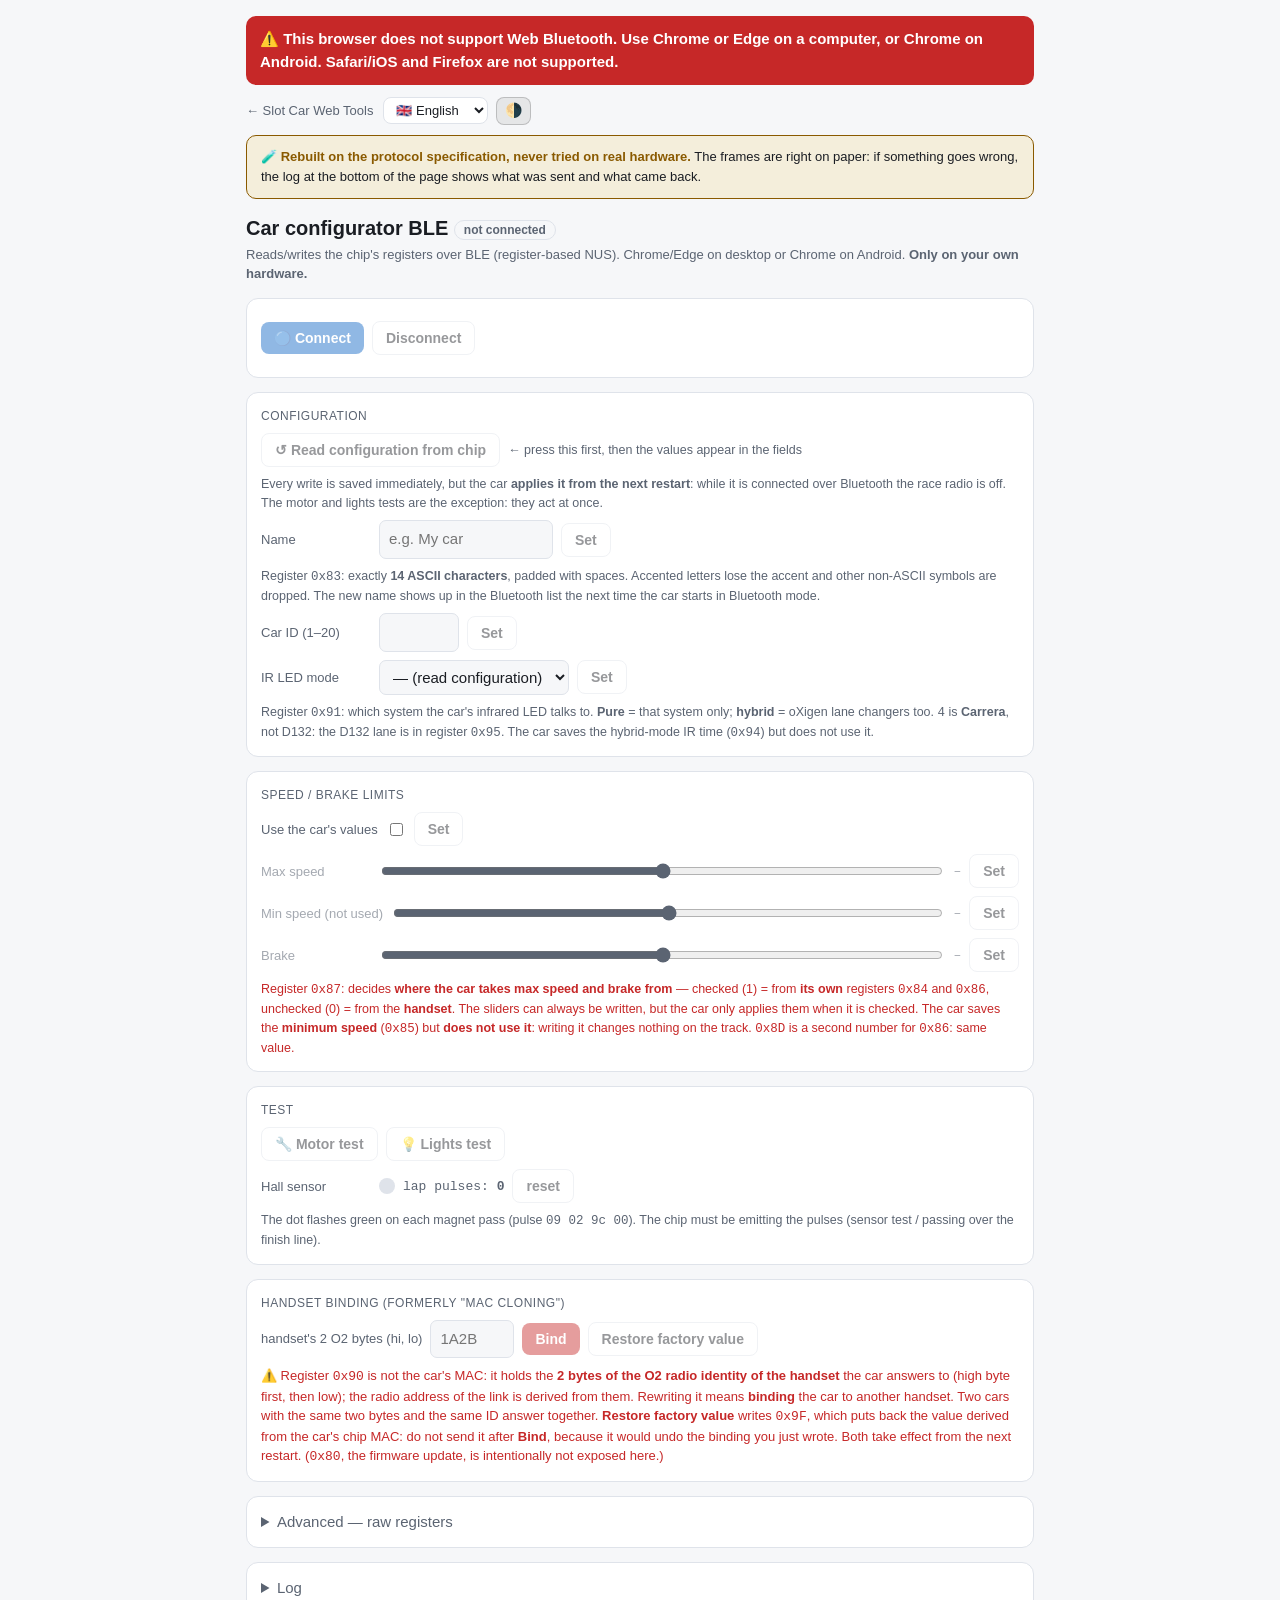
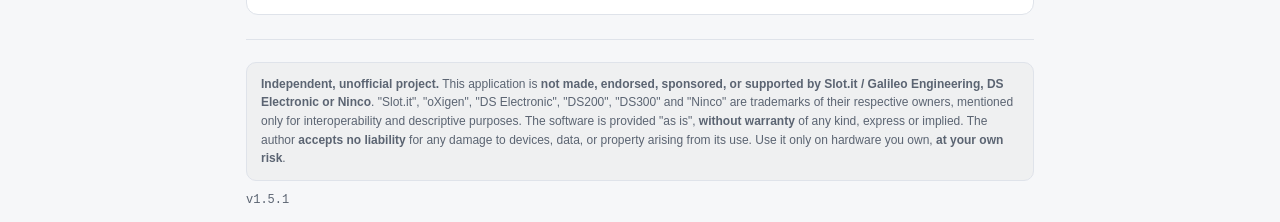
==== commit 3b3617e3: "Cornice uniforme: titolo = h1 + sito, piè con versione e fascia «Aggiorna» ovunque Cosa era sbagliat" ====
--- a/web/car-config/index.html
+++ b/web/car-config/index.html
@@ -4,7 +4,7 @@
 <meta charset="utf-8">
 <meta name="viewport" content="width=device-width, initial-scale=1">
 <meta http-equiv="Cache-Control" content="no-cache, must-revalidate">
-<title>Configuratore auto oXigen (BLE)</title>
+<title data-i18n="h1title">Configuratore auto BLE — Slot Car Web Tools</title>
 <link rel="stylesheet" href="../ui.css">
 <style>
   /* Qui dentro solo quello che è di QUESTA pagina: intestazione, riquadri,
@@ -119,6 +119,9 @@
 
   <div class="card"><details><summary style="cursor:pointer;color:var(--mut)" data-i18n="advLog"></summary><div id="log"></div></details></div>
 
+<!-- Il piè di tutte le pagine (ui.css): i18n.js ci mette il disclaimer, in fondo la versione. -->
+<footer><p class="ver">v<span id="appver"></span></p></footer>
+
 <script>
 window.I18N_STRINGS = {
   sub:{
@@ -127,7 +130,7 @@
     es:"Lee/escribe los registros del chip por BLE (NUS por registros). Chrome/Edge en escritorio o Chrome en Android. <b>Solo en hardware de tu propiedad.</b>"
   },
   backHome:{it:"← Slot Car Web Tools",en:"← Slot Car Web Tools",es:"← Slot Car Web Tools"},
-  h1title:{it:"Configuratore auto",en:"Car configurator",es:"Configurador de coche"},
+  h1title:{it:"Configuratore auto BLE",en:"Car configurator BLE",es:"Configurador de coche BLE"},
   stConnected:{it:"connesso",en:"connected",es:"conectado"},
   stDisconnected:{it:"non connesso",en:"not connected",es:"no conectado"},
   btnConn:{it:"🔵 Connetti",en:"🔵 Connect",es:"🔵 Conectar"},
@@ -350,7 +353,7 @@
 </script>
 <script src="../i18n.js"></script>
 <script>
-const APP="car-config",APP_VERSION="1.5.0";
+const APP="car-config",APP_VERSION="1.5.1";
 const NUS="6e400001-b5a3-f393-e0a9-e50e24dcca9e",RX="6e400002-b5a3-f393-e0a9-e50e24dcca9e",TX="6e400003-b5a3-f393-e0a9-e50e24dcca9e";
 const DEV=0x09;          // byte del dispositivo in BLE: 0x09 = auto (0x0a = telecomando)
 /* I registri dell'auto. Solo questi si leggono e si scrivono, e ciascuno con la
@@ -560,10 +563,11 @@
 else initDynamic();
 document.addEventListener("i18n:changed",()=>{renderStatus();renderRawMsg();});
 
-/* prompt aggiornamento versione */
+/* versione: nel piè, e la fascia «Aggiorna» se quella pubblicata è un'altra */
+document.getElementById("appver").textContent=APP_VERSION;
 function reloadFresh(){location.href=location.pathname+"?v="+Date.now();}
 fetch("../version.json?_="+Date.now(),{cache:"no-store"}).then(r=>r.json()).then(j=>{
-  if(j.apps&&j.apps[APP]&&j.apps[APP]!==APP_VERSION)$("upd").style.display="block";}).catch(()=>{});
+  if(j.apps&&j.apps[APP]&&j.apps[APP]!==APP_VERSION)document.getElementById("upd").hidden=false;}).catch(()=>{});
 
 /* Il MAC O2 è 2 byte = ESATTAMENTE 4 cifre esadecimali. Il campo non si lascia
    riempire di altro: filtra i caratteri non validi e si ferma a quattro, così
--- a/web/ui.css
+++ b/web/ui.css
@@ -14,25 +14,44 @@
  */
 
 :root{
+  color-scheme:dark;
   --bg:#0b0f17; --fg:#e9edf3; --mut:#8a94a6;
   --acc:#5db0ff; --accfg:#04121f;
   --ok:#4ec36b; --warn:#e0a800; --warnfg:#180a00; --err:#ff5c5c; --errfg:#180404;
   --card:#141924; --bd:#242c3a; --chip:#1b2130;
 }
+/* Il tema chiaro cambia TUTTO, non solo i neutri. Prima cambiavano fondo, testo e
+   bordi, mentre accento e colori di stato restavano quelli pensati per il fondo
+   scuro: blu, verde e giallo chiari su bianco, fra 1,8 e 2,3:1 — i link, le
+   targhette e i messaggi di stato quasi non si leggevano. Qui sono tutti scuri
+   abbastanza da superare 4,5:1 sul fondo chiaro, e sulle fasce piene il testo
+   diventa bianco. `color-scheme` fa seguire il tema anche ai pezzi che disegna
+   il browser: tendine, barre di scorrimento, caselle. */
 @media (prefers-color-scheme:light){
   :root{
+    color-scheme:light;
     --bg:#f6f7f9; --fg:#1a1d23; --mut:#5b6472;
+    --acc:#0b63c4; --accfg:#fff;
+    --ok:#187a36; --warn:#8a5a00; --warnfg:#fff; --err:#c62828; --errfg:#fff;
     --card:#fff; --bd:#dfe3ea; --chip:#eef1f5;
   }
 }
 /* Il selettore di tema esplicito deve vincere sulla preferenza di sistema in
-   entrambe le direzioni, non solo in una. */
+   entrambe le direzioni, non solo in una — e quindi ripete TUTTI i valori: con
+   il sistema in chiaro e il tema forzato a scuro, un token lasciato fuori da qui
+   resterebbe quello chiaro della media query. */
 :root[data-theme="dark"]{
+  color-scheme:dark;
   --bg:#0b0f17; --fg:#e9edf3; --mut:#8a94a6;
+  --acc:#5db0ff; --accfg:#04121f;
+  --ok:#4ec36b; --warn:#e0a800; --warnfg:#180a00; --err:#ff5c5c; --errfg:#180404;
   --card:#141924; --bd:#242c3a; --chip:#1b2130;
 }
 :root[data-theme="light"]{
+  color-scheme:light;
   --bg:#f6f7f9; --fg:#1a1d23; --mut:#5b6472;
+  --acc:#0b63c4; --accfg:#fff;
+  --ok:#187a36; --warn:#8a5a00; --warnfg:#fff; --err:#c62828; --errfg:#fff;
   --card:#fff; --bd:#dfe3ea; --chip:#eef1f5;
 }
 
@@ -54,6 +73,20 @@
           border-radius:8px;padding:3px 8px;margin-left:8px;cursor:pointer;
           font-size:14px;line-height:1.4;vertical-align:middle}
 .themebtn:hover{border-color:var(--acc)}
+
+/* Il selettore della lingua, uguale su tutte le pagine: quello che disegna
+   i18n.js e quelli scritti nel markup del Cronometro e del DS200. Il fondo è
+   PIENO e viene dal tema: la tendina delle opzioni la disegna il browser, e con
+   un fondo trasparente in tema scuro le opzioni uscivano chiare su bianco. */
+.langsel{background:var(--card);color:var(--fg);border:1px solid var(--bd);border-radius:8px;
+         padding:4px 8px;font:inherit;font-size:13px;cursor:pointer;
+         min-width:0;max-width:100%;vertical-align:middle}
+.langsel:hover{border-color:var(--acc)}
+
+/* Il disclaimer che i18n.js mette in fondo a ogni pagina: largo quanto la
+   colonna, coi colori del tema. */
+.discbox{margin:26px 0 8px;padding:12px 14px;border:1px solid var(--bd);border-radius:10px;
+         font-size:12px;line-height:1.55;color:var(--mut);background:rgba(127,127,127,.06)}
 
 /* ---- La cornice del debugger --------------------------------------------
  *
@@ -122,18 +155,6 @@
 :where(body.app) #log,:where(body.app) .log{font-family:ui-monospace,Menlo,Consolas,monospace;font-size:12px;
           white-space:pre-wrap;max-height:200px;overflow:auto;background:var(--bg);
           border:1px solid var(--bd);border-radius:8px;padding:10px}
-
-/* Fasce in cima alla pagina: aggiornamento disponibile, oppure il browser non
-   ha quello che serve.
-   ⚠️ Chi parte nascosto lo dice con l'attributo `hidden`, non con un
-   `display:none` qui dentro: c'è chi le accende con `style.display` (che
-   scavalca tutto) e chi togliendo `hidden` (che NON scavalca una classe).
-   Con la regola nella classe, il secondo gruppo non si sarebbe più visto. */
-:where(body.app) .banner{border-radius:10px;padding:10px 14px;margin-bottom:12px;font-weight:600}
-:where(body.app) .banner.error{background:var(--err);color:var(--errfg);padding:12px 14px}
-:where(body.app) .banner.upd{background:var(--acc);color:var(--accfg)}
-:where(body.app) .banner.upd button{background:var(--accfg);color:var(--acc);margin-left:8px}
-:where(body.app) .banner.nope{background:var(--err);color:var(--errfg);padding:12px 14px}
 
 /* ---- Targhette di stato: la convenzione ---------------------------------
  *
@@ -161,6 +182,26 @@
 .badge.wip{color:var(--acc);border-color:var(--acc)}
 .badge.rough{color:var(--mut);border-color:var(--bd)}
 
+/* ---- Fasce in cima alla pagina ------------------------------------------
+ * Aggiornamento disponibile, oppure il browser non ha quello che serve.
+ *
+ * Fuori da `body.app` apposta: è una CLASSE, non un selettore di elemento, e
+ * quindi non arriva da sola dove nessuno l'ha chiesta. Le stesse fasce ce le
+ * hanno l'indice, la guida e le due PWA, che la cornice dei debugger non la
+ * indossano: prima ognuna se le riscriveva nel suo <style>.
+ *
+ * ⚠️ Chi parte nascosto lo dice con l'attributo `hidden`, non con un
+ * `display:none` qui dentro, e si accende TOGLIENDO `hidden` — mai con
+ * `style.display`. */
+.banner{border-radius:10px;padding:10px 14px;margin-bottom:12px;font-weight:600}
+.banner.error,.banner.nope{background:var(--err);color:var(--errfg);padding:12px 14px}
+.banner.upd{background:var(--acc);color:var(--accfg)}
+.banner.upd button{background:var(--accfg);color:var(--acc);border:0;border-radius:8px;
+                   padding:6px 12px;margin-left:8px;font:inherit;font-weight:700;cursor:pointer}
+/* Un link dentro una fascia piena prende il colore del testo: l'accento su
+   rosso non si leggeva. */
+.banner a{color:inherit;text-decoration:underline}
+
 /* Avvisi e note in piccolo. */
 .note{background:rgba(224,168,0,.12);border:1px solid var(--warn);border-radius:10px;
       padding:11px 14px;margin:10px 0 14px;font-size:13px;line-height:1.55}
@@ -170,8 +211,15 @@
 .hint{color:var(--mut);font-size:12.5px}
 .hint.warn{color:var(--warn)}
 
-footer{color:var(--mut);font-size:12px}
-footer .disc{font-size:11px;line-height:1.55;opacity:.85}
+/* Il piè di pagina, uguale su tutte le pagine: in fondo la versione che sta
+   girando (`.ver`, da confrontare a colpo d'occhio con quella pubblicata), e
+   sopra il disclaimer — che i18n.js infila qui dentro se il piè c'è. Niente
+   opacità: il grigio smorzato è già al limite del leggibile. */
+footer{color:var(--mut);font-size:12px;margin-top:24px;padding-top:12px;border-top:1px solid var(--bd)}
+footer p{margin:6px 0}
+footer .disc{font-size:11px;line-height:1.55}
+footer .ver{font-family:ui-monospace,Menlo,Consolas,monospace}
+footer .discbox{margin:10px 0}
 
 /* Contenuto largo (tabelle, blocchi di codice) su schermo stretto.
    ⚠️ Deve scorrere DENTRO il suo riquadro: se lasci sbordare la tabella è la
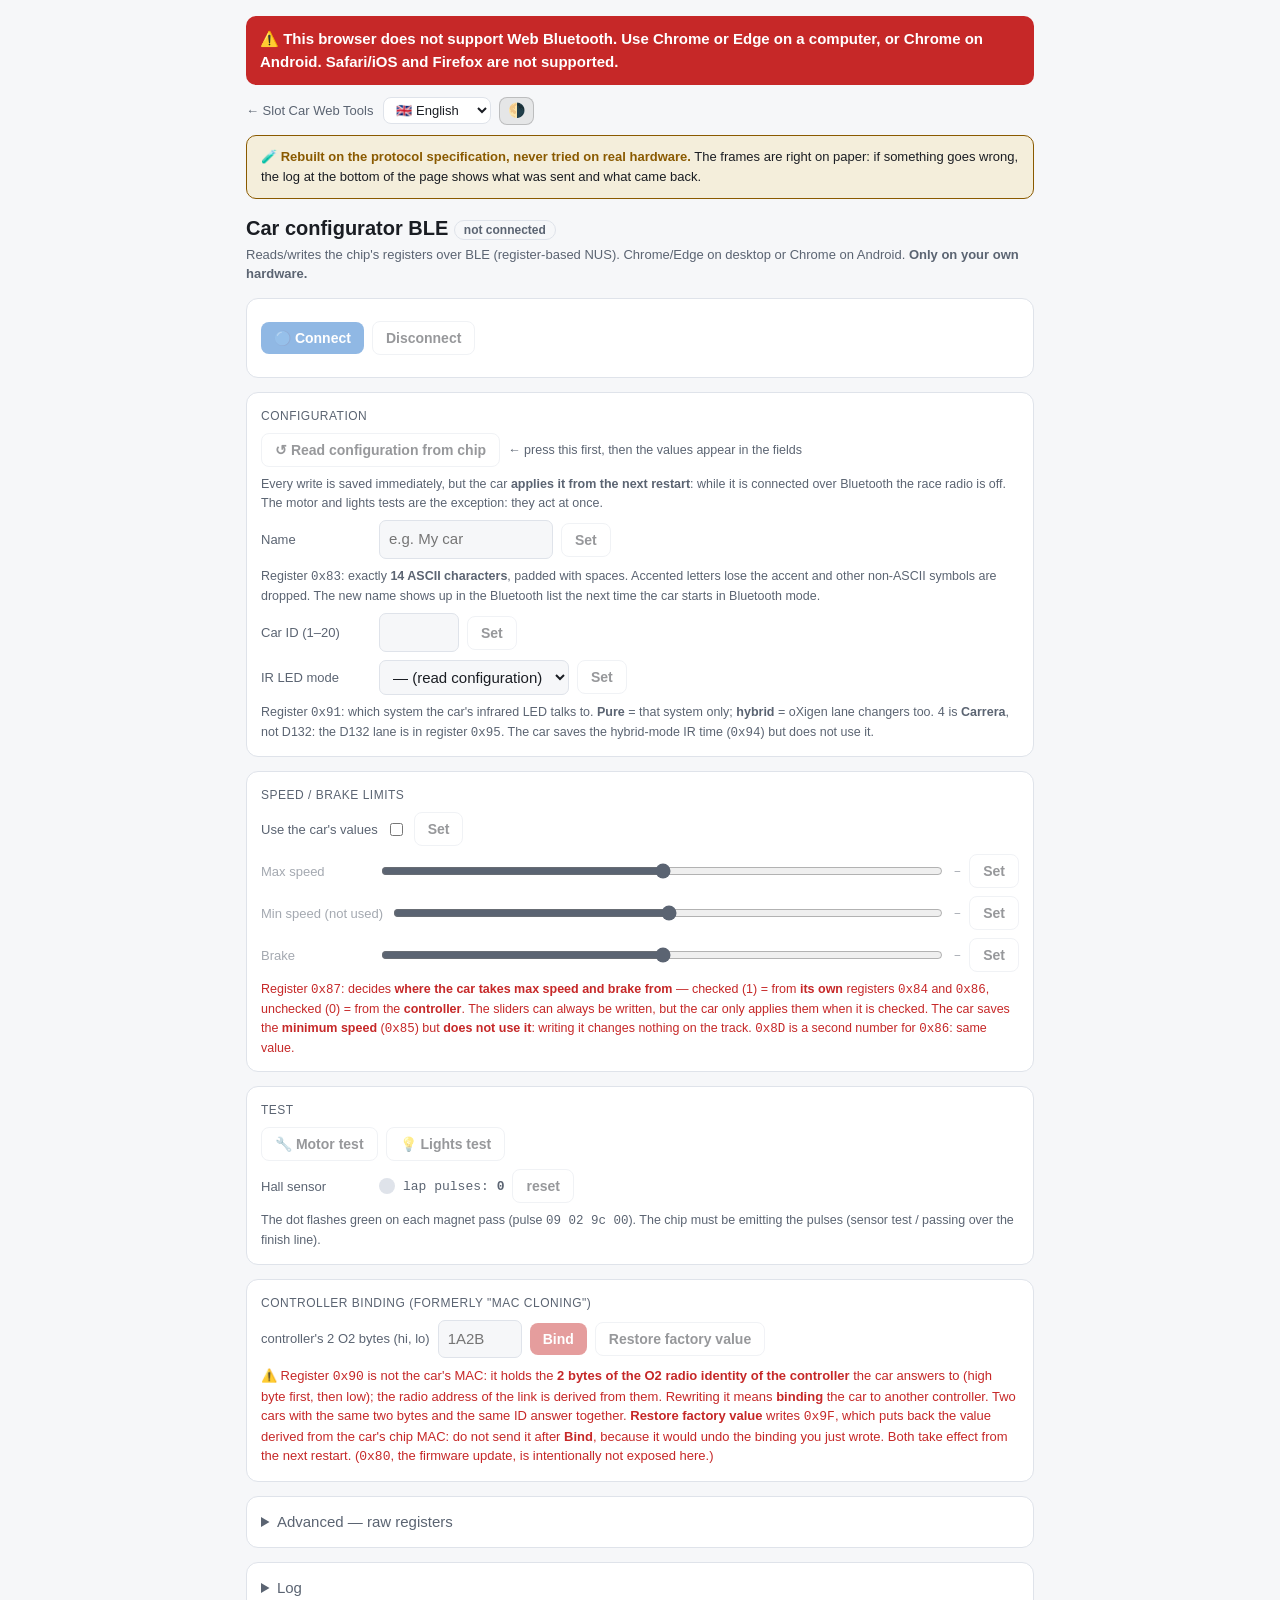
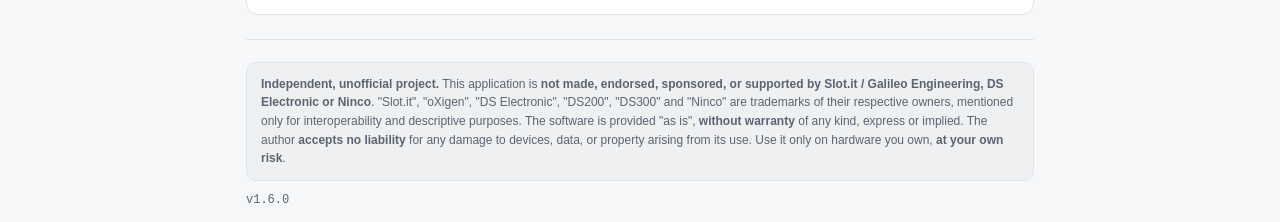
==== commit 314da303: "Cinque lingue ovunque, «controller», dongle via WebUSB su Android Lingue (decisione dell'utente): tu" ====
--- a/web/car-config/index.html
+++ b/web/car-config/index.html
@@ -55,12 +55,12 @@
     <div class="row"><label data-i18n="lblMode"></label>
       <select id="cMode">
         <option value="" data-i18n="optReadCfg"></option>
-        <option value="0">SSD puro</option>
-        <option value="1">SSD ibrido</option>
-        <option value="2">oXigen puro</option>
-        <option value="3">oXigen ibrido</option>
-        <option value="4">Carrera puro</option>
-        <option value="5">Carrera ibrido</option>
+        <option value="0" data-i18n="optSsdPure"></option>
+        <option value="1" data-i18n="optSsdHyb"></option>
+        <option value="2" data-i18n="optO2Pure"></option>
+        <option value="3" data-i18n="optO2Hyb"></option>
+        <option value="4" data-i18n="optCarPure"></option>
+        <option value="5" data-i18n="optCarHyb"></option>
       </select>
       <button class="sec cfg" data-fn="mode" disabled data-i18n="btnSet"></button></div>
     <div class="hint" data-i18n-html="modeHint"></div>
@@ -101,7 +101,7 @@
     <div class="row"><label data-i18n="lblMac"></label><input id="cMac" size="6" inputmode="latin" autocomplete="off" spellcheck="false" placeholder="1A2B" aria-describedby="macHint">
       <button class="warn act" data-fn="mac" disabled data-i18n="btnWriteMac"></button>
       <button class="sec act" data-fn="rstmac" disabled data-i18n="btnRstMac"></button></div>
-    <div class="warnbox" data-i18n-html="cloneWarn"></div>
+    <div id="macHint" class="warnbox" data-i18n-html="cloneWarn"></div>
   </div>
 
   <!-- ===== Avanzato ===== -->
@@ -113,7 +113,7 @@
       <div class="row"><label data-i18n="lblWriteReg"></label><input id="wReg" size="6" placeholder="0x84"><input id="wVal" size="14" data-i18n-attr="placeholder:phWriteVal">
         <button class="sec cfg" data-fn="rawwrite" disabled data-i18n="btnWrite"></button></div>
       <div id="rawMsg" class="warnbox" aria-live="polite"></div>
-      <div class="tbwrap"><table id="regtab" style="margin-top:8px"><thead><tr><th>reg</th><th data-i18n="thName"></th><th data-i18n="thValue"></th><th></th></tr></thead><tbody></tbody></table></div>
+      <div class="tbwrap"><table id="regtab" style="margin-top:8px"><thead><tr><th data-i18n="thReg"></th><th data-i18n="thName"></th><th data-i18n="thValue"></th><th></th></tr></thead><tbody></tbody></table></div>
     </details>
   </div>
 
@@ -127,233 +127,304 @@
   sub:{
     it:"Legge/scrive i registri del chip via BLE (NUS a registri). Chrome/Edge desktop o Chrome Android. <b>Solo su hardware tuo.</b>",
     en:"Reads/writes the chip's registers over BLE (register-based NUS). Chrome/Edge on desktop or Chrome on Android. <b>Only on your own hardware.</b>",
-    es:"Lee/escribe los registros del chip por BLE (NUS por registros). Chrome/Edge en escritorio o Chrome en Android. <b>Solo en hardware de tu propiedad.</b>"
-  },
-  backHome:{it:"← Slot Car Web Tools",en:"← Slot Car Web Tools",es:"← Slot Car Web Tools"},
-  h1title:{it:"Configuratore auto BLE",en:"Car configurator BLE",es:"Configurador de coche BLE"},
-  stConnected:{it:"connesso",en:"connected",es:"conectado"},
-  stDisconnected:{it:"non connesso",en:"not connected",es:"no conectado"},
-  btnConn:{it:"🔵 Connetti",en:"🔵 Connect",es:"🔵 Conectar"},
-  btnDisc:{it:"Disconnetti",en:"Disconnect",es:"Desconectar"},
-  secConfig:{it:"Configurazione",en:"Configuration",es:"Configuración"},
+    es:"Lee/escribe los registros del chip por BLE (NUS por registros). Chrome/Edge en escritorio o Chrome en Android. <b>Solo en hardware de tu propiedad.</b>",
+    fr:"Lit/écrit les registres de la puce via BLE (NUS à registres). Chrome/Edge sur ordinateur ou Chrome sur Android. <b>Uniquement sur ton propre matériel.</b>",
+    de:"Liest/schreibt die Register des Chips über BLE (registerbasiertes NUS). Chrome/Edge am Computer oder Chrome auf Android. <b>Nur mit eigener Hardware.</b>"
+  },
+  backHome:{it:"← Slot Car Web Tools",en:"← Slot Car Web Tools",es:"← Slot Car Web Tools",fr:"← Slot Car Web Tools",de:"← Slot Car Web Tools"},
+  h1title:{it:"Configuratore auto BLE",en:"Car configurator BLE",es:"Configurador de coche BLE",fr:"Configurateur de voiture BLE",de:"Auto-Konfigurator BLE"},
+  stConnected:{it:"connesso",en:"connected",es:"conectado",fr:"connecté",de:"verbunden"},
+  stDisconnected:{it:"non connesso",en:"not connected",es:"no conectado",fr:"non connecté",de:"nicht verbunden"},
+  btnConn:{it:"🔵 Connetti",en:"🔵 Connect",es:"🔵 Conectar",fr:"🔵 Connecter",de:"🔵 Verbinden"},
+  btnDisc:{it:"Disconnetti",en:"Disconnect",es:"Desconectar",fr:"Déconnecter",de:"Trennen"},
+  secConfig:{it:"Configurazione",en:"Configuration",es:"Configuración",fr:"Configuration",de:"Konfiguration"},
   btnReadAll:{
     it:"↺ Leggi configurazione dal chip",
     en:"↺ Read configuration from chip",
-    es:"↺ Leer configuración del chip"
+    es:"↺ Leer configuración del chip",
+    fr:"↺ Lire la configuration de la puce",
+    de:"↺ Konfiguration aus dem Chip lesen"
   },
   readAllHint:{
     it:"← premi qui per primo, poi i valori compaiono nei campi",
     en:"← press this first, then the values appear in the fields",
-    es:"← pulsa aquí primero, luego los valores aparecen en los campos"
+    es:"← pulsa aquí primero, luego los valores aparecen en los campos",
+    fr:"← appuie ici en premier, puis les valeurs apparaissent dans les champs",
+    de:"← drück zuerst hier, dann erscheinen die Werte in den Feldern"
   },
   rebootHint:{
     it:"Ogni scrittura viene salvata subito, ma l'auto la <b>applica dal prossimo riavvio</b>: finché è collegata in Bluetooth la radio di gara è spenta. Fanno eccezione il test motore e il test luci, che agiscono subito.",
     en:"Every write is saved immediately, but the car <b>applies it from the next restart</b>: while it is connected over Bluetooth the race radio is off. The motor and lights tests are the exception: they act at once.",
-    es:"Cada escritura se guarda enseguida, pero el coche la <b>aplica desde el próximo reinicio</b>: mientras está conectado por Bluetooth la radio de carrera está apagada. Las excepciones son la prueba de motor y la de luces, que actúan al momento."
-  },
-  lblName:{it:"Nome",en:"Name",es:"Nombre"},
-  phName:{it:"es. La mia auto",en:"e.g. My car",es:"p. ej. Mi coche"},
+    es:"Cada escritura se guarda enseguida, pero el coche la <b>aplica desde el próximo reinicio</b>: mientras está conectado por Bluetooth la radio de carrera está apagada. Las excepciones son la prueba de motor y la de luces, que actúan al momento.",
+    fr:"Chaque écriture est enregistrée tout de suite, mais la voiture ne l'<b>applique qu'au prochain redémarrage</b> : tant qu'elle est connectée en Bluetooth, la radio de course est éteinte. Seuls le test moteur et le test des feux font exception : ils agissent immédiatement.",
+    de:"Jeder Schreibvorgang wird sofort gespeichert, aber das Auto <b>übernimmt ihn erst beim nächsten Neustart</b>: Solange es per Bluetooth verbunden ist, ist der Rennfunk abgeschaltet. Ausnahmen sind der Motortest und der Lichttest, die sofort wirken."
+  },
+  lblName:{it:"Nome",en:"Name",es:"Nombre",fr:"Nom",de:"Name"},
+  phName:{it:"es. La mia auto",en:"e.g. My car",es:"p. ej. Mi coche",fr:"ex. Ma voiture",de:"z. B. Mein Auto"},
   nameHint:{
     it:"Registro <code>0x83</code>: <b>14 caratteri ASCII</b> esatti, il resto si completa con spazi. Le lettere accentate perdono l'accento e gli altri simboli non ASCII si scartano. Il nome nuovo compare nell'elenco Bluetooth al prossimo avvio in modalità Bluetooth.",
     en:"Register <code>0x83</code>: exactly <b>14 ASCII characters</b>, padded with spaces. Accented letters lose the accent and other non-ASCII symbols are dropped. The new name shows up in the Bluetooth list the next time the car starts in Bluetooth mode.",
-    es:"Registro <code>0x83</code>: exactamente <b>14 caracteres ASCII</b>, completados con espacios. Las letras acentuadas pierden el acento y los demás símbolos no ASCII se descartan. El nombre nuevo aparece en la lista Bluetooth la próxima vez que el coche arranque en modo Bluetooth."
-  },
-  btnSet:{it:"Imposta",en:"Set",es:"Establecer"},
-  lblCarId:{it:"ID auto (1–20)",en:"Car ID (1–20)",es:"ID coche (1–20)"},
-  lblMode:{it:"Modalità LED IR",en:"IR LED mode",es:"Modo LED IR"},
+    es:"Registro <code>0x83</code>: exactamente <b>14 caracteres ASCII</b>, completados con espacios. Las letras acentuadas pierden el acento y los demás símbolos no ASCII se descartan. El nombre nuevo aparece en la lista Bluetooth la próxima vez que el coche arranque en modo Bluetooth.",
+    fr:"Registre <code>0x83</code> : exactement <b>14 caractères ASCII</b>, complétés par des espaces. Les lettres accentuées perdent leur accent et les autres symboles non ASCII sont ignorés. Le nouveau nom apparaît dans la liste Bluetooth au prochain démarrage de la voiture en mode Bluetooth.",
+    de:"Register <code>0x83</code>: genau <b>14 ASCII-Zeichen</b>, der Rest wird mit Leerzeichen aufgefüllt. Buchstaben mit Akzent oder Umlaut verlieren ihn, andere Nicht-ASCII-Zeichen werden verworfen. Der neue Name erscheint in der Bluetooth-Liste, sobald das Auto das nächste Mal im Bluetooth-Modus startet."
+  },
+  btnSet:{it:"Imposta",en:"Set",es:"Establecer",fr:"Définir",de:"Setzen"},
+  lblCarId:{it:"ID auto (1–20)",en:"Car ID (1–20)",es:"ID coche (1–20)",fr:"ID voiture (1–20)",de:"Auto-ID (1–20)"},
+  lblMode:{it:"Modalità LED IR",en:"IR LED mode",es:"Modo LED IR",fr:"Mode LED IR",de:"IR-LED-Modus"},
   modeHint:{
     it:"Registro <code>0x91</code>: a quale sistema parla il LED a infrarossi dell'auto. <b>Puro</b> = solo quel sistema; <b>ibrido</b> = anche gli scambi oXigen. Il <code>4</code> è <b>Carrera</b>, non D132: la corsia D132 sta nel registro <code>0x95</code>. Il tempo IR della modalità ibrida (<code>0x94</code>) l'auto lo salva ma non lo usa.",
     en:"Register <code>0x91</code>: which system the car's infrared LED talks to. <b>Pure</b> = that system only; <b>hybrid</b> = oXigen lane changers too. <code>4</code> is <b>Carrera</b>, not D132: the D132 lane is in register <code>0x95</code>. The car saves the hybrid-mode IR time (<code>0x94</code>) but does not use it.",
-    es:"Registro <code>0x91</code>: a qué sistema habla el LED infrarrojo del coche. <b>Puro</b> = solo ese sistema; <b>híbrido</b> = también los cambios oXigen. El <code>4</code> es <b>Carrera</b>, no D132: el carril D132 está en el registro <code>0x95</code>. El tiempo IR del modo híbrido (<code>0x94</code>) el coche lo guarda pero no lo usa."
-  },
+    es:"Registro <code>0x91</code>: a qué sistema habla el LED infrarrojo del coche. <b>Puro</b> = solo ese sistema; <b>híbrido</b> = también los cambios oXigen. El <code>4</code> es <b>Carrera</b>, no D132: el carril D132 está en el registro <code>0x95</code>. El tiempo IR del modo híbrido (<code>0x94</code>) el coche lo guarda pero no lo usa.",
+    fr:"Registre <code>0x91</code> : le système auquel parle la LED infrarouge de la voiture. <b>Pur</b> = ce système seulement ; <b>hybride</b> = aussi les aiguillages oXigen. Le <code>4</code> correspond à <b>Carrera</b>, pas à D132 : la voie D132 se trouve dans le registre <code>0x95</code>. La voiture enregistre la durée IR du mode hybride (<code>0x94</code>) mais ne l'utilise pas.",
+    de:"Register <code>0x91</code>: mit welchem System die Infrarot-LED des Autos spricht. <b>Rein</b> = nur dieses System; <b>hybrid</b> = auch die oXigen-Weichen. Die <code>4</code> ist <b>Carrera</b>, nicht D132: Die D132-Spur steht in Register <code>0x95</code>. Die IR-Zeit des Hybridmodus (<code>0x94</code>) speichert das Auto, nutzt sie aber nicht."
+  },
+  optSsdPure:{it:"SSD puro",en:"SSD pure",es:"SSD puro",fr:"SSD pur",de:"SSD rein"},
+  optSsdHyb:{it:"SSD ibrido",en:"SSD hybrid",es:"SSD híbrido",fr:"SSD hybride",de:"SSD hybrid"},
+  optO2Pure:{it:"oXigen puro",en:"oXigen pure",es:"oXigen puro",fr:"oXigen pur",de:"oXigen rein"},
+  optO2Hyb:{it:"oXigen ibrido",en:"oXigen hybrid",es:"oXigen híbrido",fr:"oXigen hybride",de:"oXigen hybrid"},
+  optCarPure:{it:"Carrera puro",en:"Carrera pure",es:"Carrera puro",fr:"Carrera pur",de:"Carrera rein"},
+  optCarHyb:{it:"Carrera ibrido",en:"Carrera hybrid",es:"Carrera híbrido",fr:"Carrera hybride",de:"Carrera hybrid"},
   optReadCfg:{
     it:"— (leggi configurazione)",
     en:"— (read configuration)",
-    es:"— (leer configuración)"
+    es:"— (leer configuración)",
+    fr:"— (lire la configuration)",
+    de:"— (Konfiguration lesen)"
   },
   secLimits:{
     it:"Limiti velocità / freno",
     en:"Speed / brake limits",
-    es:"Límites de velocidad / freno"
+    es:"Límites de velocidad / freno",
+    fr:"Limites de vitesse / frein",
+    de:"Grenzwerte Geschwindigkeit / Bremse"
   },
   lblLimits:{
     it:"Usa i valori dell'auto",
     en:"Use the car's values",
-    es:"Usar los valores del coche"
-  },
-  lblMinSpeed:{it:"Velocità min (non usata)",en:"Min speed (not used)",es:"Velocidad mín (no se usa)"},
-  lblMaxSpeed:{it:"Velocità max",en:"Max speed",es:"Velocidad máx"},
-  lblBrake:{it:"Freno (brake)",en:"Brake",es:"Freno"},
+    es:"Usar los valores del coche",
+    fr:"Utiliser les valeurs de la voiture",
+    de:"Werte des Autos verwenden"
+  },
+  lblMinSpeed:{it:"Velocità min (non usata)",en:"Min speed (not used)",es:"Velocidad mín (no se usa)",fr:"Vitesse min (non utilisée)",de:"Min. Geschwindigkeit (nicht genutzt)"},
+  lblMaxSpeed:{it:"Velocità max",en:"Max speed",es:"Velocidad máx",fr:"Vitesse max",de:"Max. Geschwindigkeit"},
+  lblBrake:{it:"Freno (brake)",en:"Brake",es:"Freno",fr:"Frein",de:"Bremse"},
   limHint:{
-    it:"Registro <code>0x87</code>: decide <b>da dove l'auto prende velocità massima e freno</b> — spuntato (1) = dai <b>suoi</b> registri <code>0x84</code> e <code>0x86</code>, non spuntato (0) = dal <b>telecomando</b>. Gli slider si possono sempre scrivere, ma l'auto li applica solo con la spunta attiva. La <b>velocità minima</b> (<code>0x85</code>) l'auto la salva ma <b>non la usa</b>: scriverla non cambia niente in pista. <code>0x8D</code> è un secondo numero per <code>0x86</code>: stesso valore.",
-    en:"Register <code>0x87</code>: decides <b>where the car takes max speed and brake from</b> — checked (1) = from <b>its own</b> registers <code>0x84</code> and <code>0x86</code>, unchecked (0) = from the <b>handset</b>. The sliders can always be written, but the car only applies them when it is checked. The car saves the <b>minimum speed</b> (<code>0x85</code>) but <b>does not use it</b>: writing it changes nothing on the track. <code>0x8D</code> is a second number for <code>0x86</code>: same value.",
-    es:"Registro <code>0x87</code>: decide <b>de dónde toma el coche la velocidad máxima y el freno</b> — marcado (1) = de <b>sus propios</b> registros <code>0x84</code> y <code>0x86</code>, sin marcar (0) = del <b>mando</b>. Los deslizadores se pueden escribir siempre, pero el coche solo los aplica si está marcado. La <b>velocidad mínima</b> (<code>0x85</code>) el coche la guarda pero <b>no la usa</b>: escribirla no cambia nada en pista. <code>0x8D</code> es un segundo número para <code>0x86</code>: mismo valor."
-  },
-  secTest:{it:"Test",en:"Test",es:"Prueba"},
-  btnMotor:{it:"🔧 Test motore",en:"🔧 Motor test",es:"🔧 Prueba de motor"},
-  btnLights:{it:"💡 Test luci",en:"💡 Lights test",es:"💡 Prueba de luces"},
-  lblHall:{it:"Sensore hall",en:"Hall sensor",es:"Sensor hall"},
-  hallLbl:{it:"impulsi giro:",en:"lap pulses:",es:"impulsos de vuelta:"},
-  btnReset:{it:"azzera",en:"reset",es:"poner a cero"},
+    it:"Registro <code>0x87</code>: decide <b>da dove l'auto prende velocità massima e freno</b> — spuntato (1) = dai <b>suoi</b> registri <code>0x84</code> e <code>0x86</code>, non spuntato (0) = dal <b>controller</b>. Gli slider si possono sempre scrivere, ma l'auto li applica solo con la spunta attiva. La <b>velocità minima</b> (<code>0x85</code>) l'auto la salva ma <b>non la usa</b>: scriverla non cambia niente in pista. <code>0x8D</code> è un secondo numero per <code>0x86</code>: stesso valore.",
+    en:"Register <code>0x87</code>: decides <b>where the car takes max speed and brake from</b> — checked (1) = from <b>its own</b> registers <code>0x84</code> and <code>0x86</code>, unchecked (0) = from the <b>controller</b>. The sliders can always be written, but the car only applies them when it is checked. The car saves the <b>minimum speed</b> (<code>0x85</code>) but <b>does not use it</b>: writing it changes nothing on the track. <code>0x8D</code> is a second number for <code>0x86</code>: same value.",
+    es:"Registro <code>0x87</code>: decide <b>de dónde toma el coche la velocidad máxima y el freno</b> — marcado (1) = de <b>sus propios</b> registros <code>0x84</code> y <code>0x86</code>, sin marcar (0) = del <b>mando</b>. Los deslizadores se pueden escribir siempre, pero el coche solo los aplica si está marcado. La <b>velocidad mínima</b> (<code>0x85</code>) el coche la guarda pero <b>no la usa</b>: escribirla no cambia nada en pista. <code>0x8D</code> es un segundo número para <code>0x86</code>: mismo valor.",
+    fr:"Registre <code>0x87</code> : décide <b>d'où la voiture prend la vitesse maximale et le frein</b> — coché (1) = de <b>ses propres</b> registres <code>0x84</code> et <code>0x86</code>, décoché (0) = de la <b>manette</b>. Les curseurs peuvent toujours être écrits, mais la voiture ne les applique que si la case est cochée. La voiture enregistre la <b>vitesse minimale</b> (<code>0x85</code>) mais <b>ne l'utilise pas</b> : l'écrire ne change rien sur la piste. <code>0x8D</code> est un deuxième numéro pour <code>0x86</code> : même valeur.",
+    de:"Register <code>0x87</code>: legt fest, <b>woher das Auto Höchstgeschwindigkeit und Bremse nimmt</b> — angehakt (1) = aus seinen <b>eigenen</b> Registern <code>0x84</code> und <code>0x86</code>, nicht angehakt (0) = vom <b>Handregler</b>. Die Schieberegler lassen sich immer schreiben, aber das Auto übernimmt sie nur mit gesetztem Haken. Die <b>Mindestgeschwindigkeit</b> (<code>0x85</code>) speichert das Auto, <b>nutzt sie aber nicht</b>: Sie zu schreiben ändert auf der Bahn nichts. <code>0x8D</code> ist eine zweite Nummer für <code>0x86</code>: gleicher Wert."
+  },
+  secTest:{it:"Test",en:"Test",es:"Prueba",fr:"Test",de:"Test"},
+  btnMotor:{it:"🔧 Test motore",en:"🔧 Motor test",es:"🔧 Prueba de motor",fr:"🔧 Test moteur",de:"🔧 Motortest"},
+  btnLights:{it:"💡 Test luci",en:"💡 Lights test",es:"💡 Prueba de luces",fr:"💡 Test des feux",de:"💡 Lichttest"},
+  lblHall:{it:"Sensore hall",en:"Hall sensor",es:"Sensor hall",fr:"Capteur Hall",de:"Hall-Sensor"},
+  hallLbl:{it:"impulsi giro:",en:"lap pulses:",es:"impulsos de vuelta:",fr:"impulsions de tour :",de:"Rundenimpulse:"},
+  btnReset:{it:"azzera",en:"reset",es:"poner a cero",fr:"remettre à zéro",de:"zurücksetzen"},
   hallHint:{
     it:"Il pallino lampeggia verde a ogni passaggio calamita (impulso <code>09 02 9c 00</code>). " +
       "Serve che il chip stia emettendo gli impulsi (test sensore / passaggio sul traguardo).",
     en:"The dot flashes green on each magnet pass (pulse <code>09 02 9c 00</code>). " +
       "The chip must be emitting the pulses (sensor test / passing over the finish line).",
     es:"El punto parpadea en verde en cada paso del imán (impulso <code>09 02 9c 00</code>). " +
-      "El chip debe estar emitiendo los impulsos (prueba del sensor / paso por la meta)."
+      "El chip debe estar emitiendo los impulsos (prueba del sensor / paso por la meta).",
+    fr:"Le point clignote en vert à chaque passage d'aimant (impulsion <code>09 02 9c 00</code>). " +
+      "Il faut que la puce émette les impulsions (test du capteur / passage sur la ligne d'arrivée).",
+    de:"Der Punkt blinkt bei jedem Magnetdurchgang grün (Impuls <code>09 02 9c 00</code>). " +
+      "Dafür muss der Chip die Impulse senden (Sensortest / Fahrt über die Ziellinie)."
   },
   secClone:{
-    it:"Abbinamento al telecomando (ex \"clonazione MAC\")",
-    en:"Handset binding (formerly \"MAC cloning\")",
-    es:"Vinculación al mando (antes \"clonación MAC\")"
+    it:"Abbinamento al controller (ex \"clonazione MAC\")",
+    en:"Controller binding (formerly \"MAC cloning\")",
+    es:"Vinculación al mando (antes \"clonación MAC\")",
+    fr:"Appairage à la manette (anciennement « clonage MAC »)",
+    de:"Kopplung an den Handregler (früher „MAC-Klonen“)"
   },
   lblMac:{
-    it:"2 byte O2 del telecomando (hi, lo)",
-    en:"handset's 2 O2 bytes (hi, lo)",
-    es:"2 bytes O2 del mando (hi, lo)"
-  },
-  btnWriteMac:{it:"Abbina",en:"Bind",es:"Vincular"},
+    it:"2 byte O2 del controller (hi, lo)",
+    en:"controller's 2 O2 bytes (hi, lo)",
+    es:"2 bytes O2 del mando (hi, lo)",
+    fr:"2 octets O2 de la manette (hi, lo)",
+    de:"2 O2-Bytes des Handreglers (hi, lo)"
+  },
+  btnWriteMac:{it:"Abbina",en:"Bind",es:"Vincular",fr:"Appairer",de:"Koppeln"},
   btnRstMac:{
     it:"Ripristina di fabbrica",
     en:"Restore factory value",
-    es:"Restaurar de fábrica"
+    es:"Restaurar de fábrica",
+    fr:"Rétablir la valeur d'usine",
+    de:"Werkseinstellung wiederherstellen"
   },
   confirmRstMac:{
-    it:"Ripristinare l'abbinamento di fabbrica (registro 0x9F)? L'auto torna al valore ricavato dal MAC del proprio chip e smette di rispondere al telecomando abbinato ora. Ha effetto dal prossimo riavvio.",
-    en:"Restore the factory binding (register 0x9F)? The car goes back to the value derived from its own chip MAC and stops answering the handset it is bound to now. Takes effect from the next restart.",
-    es:"¿Restaurar la vinculación de fábrica (registro 0x9F)? El coche vuelve al valor derivado del MAC de su propio chip y deja de responder al mando vinculado ahora. Tiene efecto desde el próximo reinicio."
+    it:"Ripristinare l'abbinamento di fabbrica (registro 0x9F)? L'auto torna al valore ricavato dal MAC del proprio chip e smette di rispondere al controller abbinato ora. Ha effetto dal prossimo riavvio.",
+    en:"Restore the factory binding (register 0x9F)? The car goes back to the value derived from its own chip MAC and stops answering the controller it is bound to now. Takes effect from the next restart.",
+    es:"¿Restaurar la vinculación de fábrica (registro 0x9F)? El coche vuelve al valor derivado del MAC de su propio chip y deja de responder al mando vinculado ahora. Tiene efecto desde el próximo reinicio.",
+    fr:"Rétablir l'appairage d'usine (registre 0x9F) ? La voiture revient à la valeur tirée du MAC de sa propre puce et cesse de répondre à la manette à laquelle elle est appairée maintenant. Prend effet au prochain redémarrage.",
+    de:"Werkskopplung wiederherstellen (Register 0x9F)? Das Auto kehrt zu dem Wert zurück, der aus der MAC seines eigenen Chips abgeleitet ist, und antwortet nicht mehr dem Handregler, an den es jetzt gekoppelt ist. Wirkt ab dem nächsten Neustart."
   },
   cloneWarn:{
-    it:"⚠️ Il registro <code>0x90</code> non è il MAC dell'auto: sono i <b>2 byte dell'identità radio O2 del telecomando</b> a cui l'auto risponde (prima il byte alto, poi il basso); da questi si ricava l'indirizzo radio del collegamento. Riscriverlo vuol dire <b>abbinare</b> l'auto a un altro telecomando. Due auto con gli stessi 2 byte e lo stesso ID rispondono insieme. <b>Ripristina di fabbrica</b> scrive <code>0x9F</code>, che rimette il valore ricavato dal MAC del chip dell'auto: non va mandato dopo <b>Abbina</b>, perché annullerebbe l'abbinamento appena scritto. Entrambi hanno effetto dal prossimo riavvio. (<code>0x80</code>, l'aggiornamento firmware, non è esposto qui apposta.)",
-    en:"⚠️ Register <code>0x90</code> is not the car's MAC: it holds the <b>2 bytes of the O2 radio identity of the handset</b> the car answers to (high byte first, then low); the radio address of the link is derived from them. Rewriting it means <b>binding</b> the car to another handset. Two cars with the same two bytes and the same ID answer together. <b>Restore factory value</b> writes <code>0x9F</code>, which puts back the value derived from the car's chip MAC: do not send it after <b>Bind</b>, because it would undo the binding you just wrote. Both take effect from the next restart. (<code>0x80</code>, the firmware update, is intentionally not exposed here.)",
-    es:"⚠️ El registro <code>0x90</code> no es el MAC del coche: son los <b>2 bytes de la identidad de radio O2 del mando</b> al que responde el coche (primero el byte alto, luego el bajo); de ellos se obtiene la dirección de radio del enlace. Reescribirlo significa <b>vincular</b> el coche a otro mando. Dos coches con los mismos dos bytes y el mismo ID responden juntos. <b>Restaurar de fábrica</b> escribe <code>0x9F</code>, que devuelve el valor derivado del MAC del chip del coche: no hay que enviarlo después de <b>Vincular</b>, porque anularía la vinculación recién escrita. Ambos tienen efecto desde el próximo reinicio. (<code>0x80</code>, la actualización de firmware, no se expone aquí a propósito.)"
+    it:"⚠️ Il registro <code>0x90</code> non è il MAC dell'auto: sono i <b>2 byte dell'identità radio O2 del controller</b> a cui l'auto risponde (prima il byte alto, poi il basso); da questi si ricava l'indirizzo radio del collegamento. Riscriverlo vuol dire <b>abbinare</b> l'auto a un altro controller. Due auto con gli stessi 2 byte e lo stesso ID rispondono insieme. <b>Ripristina di fabbrica</b> scrive <code>0x9F</code>, che rimette il valore ricavato dal MAC del chip dell'auto: non va mandato dopo <b>Abbina</b>, perché annullerebbe l'abbinamento appena scritto. Entrambi hanno effetto dal prossimo riavvio. (<code>0x80</code>, l'aggiornamento firmware, non è esposto qui apposta.)",
+    en:"⚠️ Register <code>0x90</code> is not the car's MAC: it holds the <b>2 bytes of the O2 radio identity of the controller</b> the car answers to (high byte first, then low); the radio address of the link is derived from them. Rewriting it means <b>binding</b> the car to another controller. Two cars with the same two bytes and the same ID answer together. <b>Restore factory value</b> writes <code>0x9F</code>, which puts back the value derived from the car's chip MAC: do not send it after <b>Bind</b>, because it would undo the binding you just wrote. Both take effect from the next restart. (<code>0x80</code>, the firmware update, is intentionally not exposed here.)",
+    es:"⚠️ El registro <code>0x90</code> no es el MAC del coche: son los <b>2 bytes de la identidad de radio O2 del mando</b> al que responde el coche (primero el byte alto, luego el bajo); de ellos se obtiene la dirección de radio del enlace. Reescribirlo significa <b>vincular</b> el coche a otro mando. Dos coches con los mismos dos bytes y el mismo ID responden juntos. <b>Restaurar de fábrica</b> escribe <code>0x9F</code>, que devuelve el valor derivado del MAC del chip del coche: no hay que enviarlo después de <b>Vincular</b>, porque anularía la vinculación recién escrita. Ambos tienen efecto desde el próximo reinicio. (<code>0x80</code>, la actualización de firmware, no se expone aquí a propósito.)",
+    fr:"⚠️ Le registre <code>0x90</code> n'est pas le MAC de la voiture : ce sont les <b>2 octets de l'identité radio O2 de la manette</b> à laquelle la voiture répond (d'abord l'octet haut, puis le bas) ; c'est d'eux que l'on tire l'adresse radio de la liaison. Le réécrire revient à <b>appairer</b> la voiture à une autre manette. Deux voitures avec les mêmes 2 octets et le même ID répondent ensemble. <b>Rétablir la valeur d'usine</b> écrit <code>0x9F</code>, qui remet la valeur tirée du MAC de la puce de la voiture : ne l'envoie pas après <b>Appairer</b>, car il annulerait l'appairage que tu viens d'écrire. Les deux prennent effet au prochain redémarrage. (<code>0x80</code>, la mise à jour du firmware, n'est volontairement pas proposé ici.)",
+    de:"⚠️ Register <code>0x90</code> ist nicht die MAC des Autos: Es enthält die <b>2 Bytes der O2-Funkidentität des Handreglers</b>, auf den das Auto antwortet (zuerst das hohe Byte, dann das niedrige); daraus ergibt sich die Funkadresse der Verbindung. Wer es neu schreibt, <b>koppelt</b> das Auto an einen anderen Handregler. Zwei Autos mit denselben 2 Bytes und derselben ID antworten gemeinsam. <b>Werkseinstellung wiederherstellen</b> schreibt <code>0x9F</code>, das den aus der MAC des Auto-Chips abgeleiteten Wert zurückholt: Sende es nicht nach <b>Koppeln</b>, denn es würde die gerade geschriebene Kopplung aufheben. Beide wirken ab dem nächsten Neustart. (<code>0x80</code>, das Firmware-Update, wird hier absichtlich nicht angeboten.)"
   },
   advSummary:{
     it:"Avanzato — registri grezzi",
     en:"Advanced — raw registers",
-    es:"Avanzado — registros en bruto"
+    es:"Avanzado — registros en bruto",
+    fr:"Avancé — registres bruts",
+    de:"Erweitert — Rohregister"
   },
   rawHint:{
     it:"La console accetta solo i registri della tabella, con il numero di byte giusto per ciascuno: a un registro che non gestisce l'auto risponde <b>«DO»</b> lo stesso, senza aver scritto niente, e con un frame di lunghezza diversa salva byte a caso. Valori in esadecimale (<code>32</code>, <code>1a 2b</code>); per <code>0x83</code> si scrive il nome in chiaro. Bloccati apposta: la <b>lettura</b> di <code>0x9A</code> (blocca l'auto finché non le si toglie corrente), la scrittura di <code>0x80</code> (aggiornamento firmware), di <code>0x8E</code> (sola lettura: risponde sempre «AB») e dei registri di attivazione <code>0x81</code>/<code>0x82</code>.",
     en:"The console only accepts the registers in the table, with the right number of bytes for each one: the car answers <b>\"DO\"</b> even to a register it does not handle, without writing anything, and a frame of a different length makes it save random bytes. Values in hex (<code>32</code>, <code>1a 2b</code>); for <code>0x83</code> type the name as plain text. Blocked on purpose: <b>reading</b> <code>0x9A</code> (it locks the car until power is removed), writing <code>0x80</code> (firmware update), <code>0x8E</code> (read-only: always answers \"AB\") and the activation registers <code>0x81</code>/<code>0x82</code>.",
-    es:"La consola solo acepta los registros de la tabla, con el número de bytes correcto para cada uno: a un registro que no gestiona el coche responde <b>«DO»</b> igualmente, sin haber escrito nada, y con una trama de otra longitud guarda bytes al azar. Valores en hexadecimal (<code>32</code>, <code>1a 2b</code>); para <code>0x83</code> se escribe el nombre en claro. Bloqueados a propósito: la <b>lectura</b> de <code>0x9A</code> (bloquea el coche hasta que se le quita la corriente), la escritura de <code>0x80</code> (actualización de firmware), de <code>0x8E</code> (solo lectura: responde siempre «AB») y de los registros de activación <code>0x81</code>/<code>0x82</code>."
-  },
-  lblReadReg:{it:"Leggi reg",en:"Read reg",es:"Leer reg"},
-  btnRead:{it:"Leggi",en:"Read",es:"Leer"},
-  lblWriteReg:{it:"Scrivi reg",en:"Write reg",es:"Escribir reg"},
-  phWriteVal:{it:"32 / 1a2b / nome per 0x83",en:"32 / 1a2b / name for 0x83",es:"32 / 1a2b / nombre para 0x83"},
-  btnWrite:{it:"Scrivi",en:"Write",es:"Escribir"},
-  thName:{it:"nome",en:"name",es:"nombre"},
-  thValue:{it:"valore",en:"value",es:"valor"},
-  btnReadLc:{it:"leggi",en:"read",es:"leer"},
-  advLog:{it:"Log",en:"Log",es:"Registro"},
+    es:"La consola solo acepta los registros de la tabla, con el número de bytes correcto para cada uno: a un registro que no gestiona el coche responde <b>«DO»</b> igualmente, sin haber escrito nada, y con una trama de otra longitud guarda bytes al azar. Valores en hexadecimal (<code>32</code>, <code>1a 2b</code>); para <code>0x83</code> se escribe el nombre en claro. Bloqueados a propósito: la <b>lectura</b> de <code>0x9A</code> (bloquea el coche hasta que se le quita la corriente), la escritura de <code>0x80</code> (actualización de firmware), de <code>0x8E</code> (solo lectura: responde siempre «AB») y de los registros de activación <code>0x81</code>/<code>0x82</code>.",
+    fr:"La console n'accepte que les registres du tableau, avec le bon nombre d'octets pour chacun : à un registre qu'elle ne gère pas, la voiture répond quand même <b>« DO »</b>, sans rien avoir écrit, et avec une trame d'une autre longueur elle enregistre des octets au hasard. Valeurs en hexadécimal (<code>32</code>, <code>1a 2b</code>) ; pour <code>0x83</code>, on écrit le nom en clair. Bloqués exprès : la <b>lecture</b> de <code>0x9A</code> (elle bloque la voiture jusqu'à ce qu'on lui coupe le courant), l'écriture de <code>0x80</code> (mise à jour du firmware), de <code>0x8E</code> (lecture seule : répond toujours « AB ») et des registres d'activation <code>0x81</code>/<code>0x82</code>.",
+    de:"Die Konsole nimmt nur die Register aus der Tabelle an, jeweils mit der richtigen Anzahl Bytes: Auf ein Register, das es nicht verarbeitet, antwortet das Auto trotzdem <b>„DO“</b>, ohne etwas geschrieben zu haben, und bei einem Frame anderer Länge speichert es zufällige Bytes. Werte in Hexadezimal (<code>32</code>, <code>1a 2b</code>); für <code>0x83</code> schreibt man den Namen im Klartext. Absichtlich gesperrt: das <b>Lesen</b> von <code>0x9A</code> (es blockiert das Auto, bis man ihm den Strom nimmt), das Schreiben von <code>0x80</code> (Firmware-Update), von <code>0x8E</code> (nur lesbar: antwortet immer „AB“) und der Aktivierungsregister <code>0x81</code>/<code>0x82</code>."
+  },
+  lblReadReg:{it:"Leggi reg",en:"Read reg",es:"Leer reg",fr:"Lire reg",de:"Reg lesen"},
+  btnRead:{it:"Leggi",en:"Read",es:"Leer",fr:"Lire",de:"Lesen"},
+  lblWriteReg:{it:"Scrivi reg",en:"Write reg",es:"Escribir reg",fr:"Écrire reg",de:"Reg schreiben"},
+  phWriteVal:{it:"32 / 1a2b / nome per 0x83",en:"32 / 1a2b / name for 0x83",es:"32 / 1a2b / nombre para 0x83",fr:"32 / 1a2b / nom pour 0x83",de:"32 / 1a2b / Name für 0x83"},
+  btnWrite:{it:"Scrivi",en:"Write",es:"Escribir",fr:"Écrire",de:"Schreiben"},
+  thName:{it:"nome",en:"name",es:"nombre",fr:"nom",de:"Name"},
+  thValue:{it:"valore",en:"value",es:"valor",fr:"valeur",de:"Wert"},
+  btnReadLc:{it:"leggi",en:"read",es:"leer",fr:"lire",de:"lesen"},
+  advLog:{it:"Log",en:"Log",es:"Registro",fr:"Journal",de:"Protokoll"},
+  thReg:{it:"reg",en:"reg",es:"reg",fr:"reg",de:"Reg"},
   // --- nomi dei registri (tabella) ---
-  rgVer:{it:"versione firmware (si legge con un frame da 5 byte)",en:"firmware version (read with a 5-byte frame)",es:"versión de firmware (se lee con una trama de 5 bytes)"},
-  rgChipMac:{it:"MAC del chip (sola lettura)",en:"chip MAC (read-only)",es:"MAC del chip (solo lectura)"},
-  rgActDate:{it:"data di attivazione (qui solo lettura)",en:"activation date (read-only here)",es:"fecha de activación (aquí solo lectura)"},
-  rgActLock:{it:"blocco di attivazione: salvato ma non usato (qui solo lettura)",en:"activation lock: saved but not used (read-only here)",es:"bloqueo de activación: se guarda pero no se usa (aquí solo lectura)"},
-  rgName:{it:"nome (14 caratteri ASCII)",en:"name (14 ASCII characters)",es:"nombre (14 caracteres ASCII)"},
-  rgSpdMax:{it:"velocità massima (usata solo se 0x87 = 1)",en:"max speed (used only if 0x87 = 1)",es:"velocidad máxima (solo se usa si 0x87 = 1)"},
-  rgSpdMin:{it:"velocità minima: salvata ma non usata",en:"min speed: saved but not used",es:"velocidad mínima: se guarda pero no se usa"},
-  rgBrake:{it:"freno (usato solo se 0x87 = 1)",en:"brake (used only if 0x87 = 1)",es:"freno (solo se usa si 0x87 = 1)"},
-  rgDataFrom:{it:"limiti: 0 = dal telecomando, 1 = dall'auto (0x84/0x86)",en:"limits: 0 = from the handset, 1 = from the car (0x84/0x86)",es:"límites: 0 = del mando, 1 = del coche (0x84/0x86)"},
-  rgBrakeAlias:{it:"freno: stesso valore di 0x86",en:"brake: same value as 0x86",es:"freno: mismo valor que 0x86"},
-  rgCarMode:{it:"modo: 0 oXigen / 1 SSD / 2 D132 (sola lettura)",en:"mode: 0 oXigen / 1 SSD / 2 D132 (read-only)",es:"modo: 0 oXigen / 1 SSD / 2 D132 (solo lectura)"},
-  rgId:{it:"ID auto (1–20)",en:"car ID (1–20)",es:"ID coche (1–20)"},
-  rgBind:{it:"telecomando abbinato: identità O2 (alto, basso)",en:"bound handset: O2 identity (high, low)",es:"mando vinculado: identidad O2 (alto, bajo)"},
-  rgLed:{it:"modalità LED IR (0–5)",en:"IR LED mode (0–5)",es:"modo LED IR (0–5)"},
-  rgIrTmr:{it:"tempo IR in ibrido (50–250 ms): salvato ma non usato",en:"hybrid IR time (50–250 ms): saved but not used",es:"tiempo IR en híbrido (50–250 ms): se guarda pero no se usa"},
-  rgD132:{it:"corsia D132 (2 o 4)",en:"D132 lane (2 or 4)",es:"carril D132 (2 o 4)"},
-  rgSp44:{it:"kit luci SP44: non usato",en:"SP44 light kit: not used",es:"kit de luces SP44: no se usa"},
-  rgMotor:{it:"test motore (comando: non va mai letto)",en:"motor test (command: never read it)",es:"prueba de motor (comando: no leer nunca)"},
-  rgLights:{it:"test luci (comando)",en:"lights test (command)",es:"prueba de luces (comando)"},
-  rgRstBind:{it:"ripristina abbinamento di fabbrica (comando)",en:"restore factory binding (command)",es:"restaurar vinculación de fábrica (comando)"},
+  rgVer:{it:"versione firmware (si legge con un frame da 5 byte)",en:"firmware version (read with a 5-byte frame)",es:"versión de firmware (se lee con una trama de 5 bytes)",fr:"version du firmware (se lit avec une trame de 5 octets)",de:"Firmware-Version (wird mit einem 5-Byte-Frame gelesen)"},
+  rgChipMac:{it:"MAC del chip (sola lettura)",en:"chip MAC (read-only)",es:"MAC del chip (solo lectura)",fr:"MAC de la puce (lecture seule)",de:"MAC des Chips (nur lesbar)"},
+  rgActDate:{it:"data di attivazione (qui solo lettura)",en:"activation date (read-only here)",es:"fecha de activación (aquí solo lectura)",fr:"date d'activation (ici en lecture seule)",de:"Aktivierungsdatum (hier nur lesbar)"},
+  rgActLock:{it:"blocco di attivazione: salvato ma non usato (qui solo lettura)",en:"activation lock: saved but not used (read-only here)",es:"bloqueo de activación: se guarda pero no se usa (aquí solo lectura)",fr:"verrou d'activation : enregistré mais pas utilisé (ici en lecture seule)",de:"Aktivierungssperre: gespeichert, aber nicht genutzt (hier nur lesbar)"},
+  rgName:{it:"nome (14 caratteri ASCII)",en:"name (14 ASCII characters)",es:"nombre (14 caracteres ASCII)",fr:"nom (14 caractères ASCII)",de:"Name (14 ASCII-Zeichen)"},
+  rgSpdMax:{it:"velocità massima (usata solo se 0x87 = 1)",en:"max speed (used only if 0x87 = 1)",es:"velocidad máxima (solo se usa si 0x87 = 1)",fr:"vitesse maximale (utilisée seulement si 0x87 = 1)",de:"Höchstgeschwindigkeit (nur genutzt, wenn 0x87 = 1)"},
+  rgSpdMin:{it:"velocità minima: salvata ma non usata",en:"min speed: saved but not used",es:"velocidad mínima: se guarda pero no se usa",fr:"vitesse minimale : enregistrée mais pas utilisée",de:"Mindestgeschwindigkeit: gespeichert, aber nicht genutzt"},
+  rgBrake:{it:"freno (usato solo se 0x87 = 1)",en:"brake (used only if 0x87 = 1)",es:"freno (solo se usa si 0x87 = 1)",fr:"frein (utilisé seulement si 0x87 = 1)",de:"Bremse (nur genutzt, wenn 0x87 = 1)"},
+  rgDataFrom:{it:"limiti: 0 = dal controller, 1 = dall'auto (0x84/0x86)",en:"limits: 0 = from the controller, 1 = from the car (0x84/0x86)",es:"límites: 0 = del mando, 1 = del coche (0x84/0x86)",fr:"limites : 0 = de la manette, 1 = de la voiture (0x84/0x86)",de:"Grenzwerte: 0 = vom Handregler, 1 = vom Auto (0x84/0x86)"},
+  rgBrakeAlias:{it:"freno: stesso valore di 0x86",en:"brake: same value as 0x86",es:"freno: mismo valor que 0x86",fr:"frein : même valeur que 0x86",de:"Bremse: gleicher Wert wie 0x86"},
+  rgCarMode:{it:"modo: 0 oXigen / 1 SSD / 2 D132 (sola lettura)",en:"mode: 0 oXigen / 1 SSD / 2 D132 (read-only)",es:"modo: 0 oXigen / 1 SSD / 2 D132 (solo lectura)",fr:"mode : 0 oXigen / 1 SSD / 2 D132 (lecture seule)",de:"Modus: 0 oXigen / 1 SSD / 2 D132 (nur lesbar)"},
+  rgId:{it:"ID auto (1–20)",en:"car ID (1–20)",es:"ID coche (1–20)",fr:"ID voiture (1–20)",de:"Auto-ID (1–20)"},
+  rgBind:{it:"controller abbinato: identità O2 (alto, basso)",en:"bound controller: O2 identity (high, low)",es:"mando vinculado: identidad O2 (alto, bajo)",fr:"manette appairée : identité O2 (haut, bas)",de:"gekoppelter Handregler: O2-Identität (hoch, niedrig)"},
+  rgLed:{it:"modalità LED IR (0–5)",en:"IR LED mode (0–5)",es:"modo LED IR (0–5)",fr:"mode LED IR (0–5)",de:"IR-LED-Modus (0–5)"},
+  rgIrTmr:{it:"tempo IR in ibrido (50–250 ms): salvato ma non usato",en:"hybrid IR time (50–250 ms): saved but not used",es:"tiempo IR en híbrido (50–250 ms): se guarda pero no se usa",fr:"durée IR en hybride (50–250 ms) : enregistrée mais pas utilisée",de:"IR-Zeit im Hybridmodus (50–250 ms): gespeichert, aber nicht genutzt"},
+  rgD132:{it:"corsia D132 (2 o 4)",en:"D132 lane (2 or 4)",es:"carril D132 (2 o 4)",fr:"voie D132 (2 ou 4)",de:"D132-Spur (2 oder 4)"},
+  rgSp44:{it:"kit luci SP44: non usato",en:"SP44 light kit: not used",es:"kit de luces SP44: no se usa",fr:"kit d'éclairage SP44 : pas utilisé",de:"Lichtset SP44: nicht genutzt"},
+  rgMotor:{it:"test motore (comando: non va mai letto)",en:"motor test (command: never read it)",es:"prueba de motor (comando: no leer nunca)",fr:"test moteur (commande : ne jamais le lire)",de:"Motortest (Befehl: niemals lesen)"},
+  rgLights:{it:"test luci (comando)",en:"lights test (command)",es:"prueba de luces (comando)",fr:"test des feux (commande)",de:"Lichttest (Befehl)"},
+  rgRstBind:{it:"ripristina abbinamento di fabbrica (comando)",en:"restore factory binding (command)",es:"restaurar vinculación de fábrica (comando)",fr:"rétablir l'appairage d'usine (commande)",de:"Werkskopplung wiederherstellen (Befehl)"},
   // --- motivi dei blocchi della console ---
-  blkBadReg:{it:"numero di registro non valido (es. 8f).",en:"invalid register number (e.g. 8f).",es:"número de registro no válido (p. ej. 8f)."},
-  blkBadVal:{it:"valore non valido: scrivi i byte in esadecimale (es. 32 oppure 1a 2b).",en:"invalid value: write the bytes in hex (e.g. 32 or 1a 2b).",es:"valor no válido: escribe los bytes en hexadecimal (p. ej. 32 o 1a 2b)."},
+  blkBadReg:{it:"numero di registro non valido (es. 8f).",en:"invalid register number (e.g. 8f).",es:"número de registro no válido (p. ej. 8f).",fr:"numéro de registre non valide (ex. 8f).",de:"Ungültige Registernummer (z. B. 8f)."},
+  blkBadVal:{it:"valore non valido: scrivi i byte in esadecimale (es. 32 oppure 1a 2b).",en:"invalid value: write the bytes in hex (e.g. 32 or 1a 2b).",es:"valor no válido: escribe los bytes en hexadecimal (p. ej. 32 o 1a 2b).",fr:"valeur non valide : écris les octets en hexadécimal (ex. 32 ou 1a 2b).",de:"Ungültiger Wert: Schreib die Bytes hexadezimal (z. B. 32 oder 1a 2b)."},
   blkUnknown:{
     it:"registro fuori tabella, non lo mando: a un registro che non gestisce l'auto risponde «DO» lo stesso, senza scrivere niente.",
     en:"register not in the table, not sent: the car answers \"DO\" even to a register it does not handle, without writing anything.",
-    es:"registro fuera de la tabla, no lo envío: a un registro que no gestiona el coche responde «DO» igualmente, sin escribir nada."
+    es:"registro fuera de la tabla, no lo envío: a un registro que no gestiona el coche responde «DO» igualmente, sin escribir nada.",
+    fr:"registre hors du tableau, je ne l'envoie pas : à un registre qu'elle ne gère pas, la voiture répond quand même « DO », sans rien écrire.",
+    de:"Register nicht in der Tabelle, wird nicht gesendet: Auf ein Register, das es nicht verarbeitet, antwortet das Auto trotzdem „DO“, ohne etwas zu schreiben."
   },
   blkUnknownR:{
     it:"registro fuori tabella, non lo leggo: a un registro che non gestisce l'auto non risponde, e non è provato che la lettura sia innocua.",
     en:"register not in the table, not read: the car does not answer for a register it does not handle, and reading it has not been proven harmless.",
-    es:"registro fuera de la tabla, no lo leo: a un registro que no gestiona el coche no responde, y no está probado que leerlo sea inocuo."
-  },
-  blkRO:{it:"registro di sola lettura.",en:"read-only register.",es:"registro de solo lectura."},
-  blkWO:{it:"è un comando, non un valore: si scrive soltanto.",en:"it is a command, not a value: it can only be written.",es:"es un comando, no un valor: solo se escribe."},
+    es:"registro fuera de la tabla, no lo leo: a un registro que no gestiona el coche no responde, y no está probado que leerlo sea inocuo.",
+    fr:"registre hors du tableau, je ne le lis pas : la voiture ne répond pas pour un registre qu'elle ne gère pas, et il n'est pas prouvé que la lecture soit sans danger.",
+    de:"Register nicht in der Tabelle, wird nicht gelesen: Auf ein Register, das es nicht verarbeitet, antwortet das Auto nicht, und es ist nicht erwiesen, dass das Lesen harmlos ist."
+  },
+  blkRO:{it:"registro di sola lettura.",en:"read-only register.",es:"registro de solo lectura.",fr:"registre en lecture seule.",de:"Nur lesbares Register."},
+  blkWO:{it:"è un comando, non un valore: si scrive soltanto.",en:"it is a command, not a value: it can only be written.",es:"es un comando, no un valor: solo se escribe.",fr:"c'est une commande, pas une valeur : on ne peut que l'écrire.",de:"Das ist ein Befehl, kein Wert: Er wird nur geschrieben."},
   blk9a:{
     it:"la lettura di 0x9A blocca l'auto finché non le si toglie corrente. 0x9A si usa solo in scrittura: è il test motore.",
     en:"reading 0x9A locks the car until power is removed. 0x9A is only for writing: it is the motor test.",
-    es:"leer 0x9A bloquea el coche hasta que se le quita la corriente. 0x9A solo se usa en escritura: es la prueba de motor."
+    es:"leer 0x9A bloquea el coche hasta que se le quita la corriente. 0x9A solo se usa en escritura: es la prueba de motor.",
+    fr:"lire 0x9A bloque la voiture jusqu'à ce qu'on lui coupe le courant. 0x9A ne s'utilise qu'en écriture : c'est le test moteur.",
+    de:"Das Lesen von 0x9A blockiert das Auto, bis man ihm den Strom nimmt. 0x9A wird nur geschrieben: Es ist der Motortest."
   },
   blk8e:{
     it:"sull'auto 0x8E è di sola lettura: il modo lo decide l'auto all'avvio e la scrittura risponde sempre «AB».",
     en:"on the car 0x8E is read-only: the car sets the mode at startup and a write always answers \"AB\".",
-    es:"en el coche 0x8E es de solo lectura: el modo lo decide el coche al arrancar y la escritura responde siempre «AB»."
+    es:"en el coche 0x8E es de solo lectura: el modo lo decide el coche al arrancar y la escritura responde siempre «AB».",
+    fr:"sur la voiture, 0x8E est en lecture seule : c'est la voiture qui décide du mode au démarrage, et l'écriture répond toujours « AB ».",
+    de:"Am Auto ist 0x8E nur lesbar: Den Modus legt das Auto beim Start fest, und ein Schreibvorgang antwortet immer „AB“."
   },
   blkDfu:{
     it:"0x80 avvia l'aggiornamento firmware: questa app non lo manda.",
     en:"0x80 starts the firmware update: this app does not send it.",
-    es:"0x80 inicia la actualización de firmware: esta app no lo envía."
+    es:"0x80 inicia la actualización de firmware: esta app no lo envía.",
+    fr:"0x80 lance la mise à jour du firmware : cette app ne l'envoie pas.",
+    de:"0x80 startet das Firmware-Update: Diese App sendet es nicht."
   },
   blkAct:{
     it:"registro dell'attivazione: qui si legge soltanto.",
     en:"activation register: here it can only be read.",
-    es:"registro de activación: aquí solo se lee."
+    es:"registro de activación: aquí solo se lee.",
+    fr:"registre d'activation : ici, on ne peut que le lire.",
+    de:"Aktivierungsregister: Hier wird es nur gelesen."
   },
   blkLen:{
     it:"{reg} vuole {n} byte, ne hai dati {m}: con un frame di lunghezza diversa il dispositivo salva byte a caso.",
     en:"{reg} wants {n} bytes, you gave {m}: with a frame of a different length the device saves random bytes.",
-    es:"{reg} quiere {n} bytes, has dado {m}: con una trama de otra longitud el dispositivo guarda bytes al azar."
-  },
-  blkRange:{it:"valore fuori intervallo ({min}–{max}).",en:"value out of range ({min}–{max}).",es:"valor fuera de rango ({min}–{max})."},
+    es:"{reg} quiere {n} bytes, has dado {m}: con una trama de otra longitud el dispositivo guarda bytes al azar.",
+    fr:"{reg} veut {n} octets, tu en as donné {m} : avec une trame d'une autre longueur, l'appareil enregistre des octets au hasard.",
+    de:"{reg} erwartet {n} Bytes, du hast {m} angegeben: Bei einem Frame anderer Länge speichert das Gerät zufällige Bytes."
+  },
+  blkRange:{it:"valore fuori intervallo ({min}–{max}).",en:"value out of range ({min}–{max}).",es:"valor fuera de rango ({min}–{max}).",fr:"valeur hors plage ({min}–{max}).",de:"Wert außerhalb des Bereichs ({min}–{max})."},
   // --- stringhe dinamiche (JS) ---
   logNoBt:{
     it:"[!] Web Bluetooth non supportato: usa Chrome/Edge desktop o Chrome Android.",
     en:"[!] Web Bluetooth not supported: use Chrome/Edge desktop or Chrome Android.",
-    es:"[!] Web Bluetooth no compatible: usa Chrome/Edge escritorio o Chrome Android."
+    es:"[!] Web Bluetooth no compatible: usa Chrome/Edge escritorio o Chrome Android.",
+    fr:"[!] Web Bluetooth non pris en charge : utilise Chrome/Edge sur ordinateur ou Chrome sur Android.",
+    de:"[!] Web Bluetooth wird nicht unterstützt: Nutze Chrome/Edge am Computer oder Chrome auf Android."
   },
   logNoBtInit:{
     it:"[!] Web Bluetooth non supportato. Usa Chrome/Edge desktop o Chrome Android. NON iOS/Safari.",
     en:"[!] Web Bluetooth not supported. Use Chrome/Edge desktop or Chrome Android. NOT iOS/Safari.",
-    es:"[!] Web Bluetooth no compatible. Usa Chrome/Edge escritorio o Chrome Android. NO iOS/Safari."
-  },
-  logDisconnected:{it:"disconnesso",en:"disconnected",es:"desconectado"},
-  logConnectedTo:{it:"connesso a",en:"connected to",es:"conectado a"},
-  logError:{it:"errore",en:"error",es:"error"},
-  logLapPulse:{it:"impulso giro",en:"lap pulse",es:"impulso de vuelta"},
-  logBlocked:{it:"non inviato",en:"not sent",es:"no enviado"},
-  logDo:{it:"(DO: frame accettato)",en:"(DO: frame accepted)",es:"(DO: trama aceptada)"},
-  logAb:{it:"(AB: frame rifiutato)",en:"(AB: frame rejected)",es:"(AB: trama rechazada)"},
-  noResp:{it:"(nessuna risp.)",en:"(no resp)",es:"(sin resp.)"},
+    es:"[!] Web Bluetooth no compatible. Usa Chrome/Edge escritorio o Chrome Android. NO iOS/Safari.",
+    fr:"[!] Web Bluetooth non pris en charge. Utilise Chrome/Edge sur ordinateur ou Chrome sur Android. PAS iOS/Safari.",
+    de:"[!] Web Bluetooth wird nicht unterstützt. Nutze Chrome/Edge am Computer oder Chrome auf Android. NICHT iOS/Safari."
+  },
+  logDisconnected:{it:"disconnesso",en:"disconnected",es:"desconectado",fr:"déconnecté",de:"getrennt"},
+  logConnectedTo:{it:"connesso a",en:"connected to",es:"conectado a",fr:"connecté à",de:"verbunden mit"},
+  logError:{it:"errore",en:"error",es:"error",fr:"erreur",de:"Fehler"},
+  logLapPulse:{it:"impulso giro",en:"lap pulse",es:"impulso de vuelta",fr:"impulsion de tour",de:"Rundenimpuls"},
+  logBlocked:{it:"non inviato",en:"not sent",es:"no enviado",fr:"non envoyé",de:"nicht gesendet"},
+  logDo:{it:"(DO: frame accettato)",en:"(DO: frame accepted)",es:"(DO: trama aceptada)",fr:"(DO : trame acceptée)",de:"(DO: Frame angenommen)"},
+  logAb:{it:"(AB: frame rifiutato)",en:"(AB: frame rejected)",es:"(AB: trama rechazada)",fr:"(AB : trame refusée)",de:"(AB: Frame abgelehnt)"},
+  noResp:{it:"(nessuna risp.)",en:"(no resp)",es:"(sin resp.)",fr:"(pas de rép.)",de:"(keine Antw.)"},
   alertMode:{
     it:'Modalità: premi prima "Leggi configurazione", oppure scegline una.',
     en:'Mode: press "Read configuration" first, or choose one.',
-    es:'Modo: pulsa primero "Leer configuración", o elige uno.'
+    es:'Modo: pulsa primero "Leer configuración", o elige uno.',
+    fr:"Mode : appuie d'abord sur « Lire la configuration », ou choisis-en un.",
+    de:"Modus: Drück zuerst „Konfiguration lesen“ oder wähle einen aus."
   },
   alertName:{
     it:"Nome vuoto: scrivi almeno un carattere.",
     en:"Empty name: type at least one character.",
-    es:"Nombre vacío: escribe al menos un carácter."
+    es:"Nombre vacío: escribe al menos un carácter.",
+    fr:"Nom vide : écris au moins un caractère.",
+    de:"Leerer Name: Gib mindestens ein Zeichen ein."
   },
   alertMac:{
     it:"Servono 2 byte, cioè 4 cifre esadecimali (es. 1A2B).",
     en:"2 bytes are needed, i.e. 4 hex digits (e.g. 1A2B).",
-    es:"Hacen falta 2 bytes, es decir 4 cifras hexadecimales (p. ej. 1A2B)."
+    es:"Hacen falta 2 bytes, es decir 4 cifras hexadecimales (p. ej. 1A2B).",
+    fr:"Il faut 2 octets, soit 4 chiffres hexadécimaux (ex. 1A2B).",
+    de:"Es braucht 2 Bytes, also 4 Hexadezimalziffern (z. B. 1A2B)."
   },
   confirmMac:{
-    it:"Abbino l'auto al telecomando con identità O2 {mac} (registro 0x90)? Ha effetto dal prossimo riavvio.",
-    en:"Bind the car to the handset with O2 identity {mac} (register 0x90)? Takes effect from the next restart.",
-    es:"¿Vinculo el coche al mando con identidad O2 {mac} (registro 0x90)? Tiene efecto desde el próximo reinicio."
+    it:"Abbino l'auto al controller con identità O2 {mac} (registro 0x90)? Ha effetto dal prossimo riavvio.",
+    en:"Bind the car to the controller with O2 identity {mac} (register 0x90)? Takes effect from the next restart.",
+    es:"¿Vinculo el coche al mando con identidad O2 {mac} (registro 0x90)? Tiene efecto desde el próximo reinicio.",
+    fr:"J'appaire la voiture à la manette d'identité O2 {mac} (registre 0x90) ? Prend effet au prochain redémarrage.",
+    de:"Auto an den Handregler mit der O2-Identität {mac} koppeln (Register 0x90)? Wirkt ab dem nächsten Neustart."
   }
 };
 </script>
 <script src="../i18n.js"></script>
 <script>
-const APP="car-config",APP_VERSION="1.5.1";
+const APP="car-config",APP_VERSION="1.6.0";
 const NUS="6e400001-b5a3-f393-e0a9-e50e24dcca9e",RX="6e400002-b5a3-f393-e0a9-e50e24dcca9e",TX="6e400003-b5a3-f393-e0a9-e50e24dcca9e";
 const DEV=0x09;          // byte del dispositivo in BLE: 0x09 = auto (0x0a = telecomando)
 /* I registri dell'auto. Solo questi si leggono e si scrivono, e ciascuno con la
@@ -551,7 +622,7 @@
 $("btnDisc").onclick=()=>{if(dev&&dev.gatt.connected)dev.gatt.disconnect();};
 $("btnReadAll").onclick=readAll;
 // banner compatibilità Web Bluetooth
-if(!navigator.bluetooth){$("nobt").style.display="block";$("btnConn").disabled=true;}
+if(!navigator.bluetooth){$("nobt").hidden=false;$("btnConn").disabled=true;}
 // service worker network-first: sempre l'ultima versione (fix cache)
 if("serviceWorker" in navigator)navigator.serviceWorker.register("../sw.js").catch(()=>{});
 
--- a/web/ui.css
+++ b/web/ui.css
@@ -56,6 +56,12 @@
 }
 
 *{box-sizing:border-box}
+/* ⚠️ `hidden` è un ATTRIBUTO, e la regola del browser che lo fa sparire perde
+   contro qualunque classe che imposti `display`: con `.fld{display:flex}`, o
+   con una fascia che ha un suo display, `hidden` non nascondeva niente — e il
+   codice era convinto del contrario. Le fasce si spengono e si accendono SOLO
+   con `hidden`, quindi deve vincere sempre. */
+[hidden]{display:none!important}
 body{
   margin:0 auto;
   font:15px/1.5 -apple-system,Segoe UI,Roboto,sans-serif;
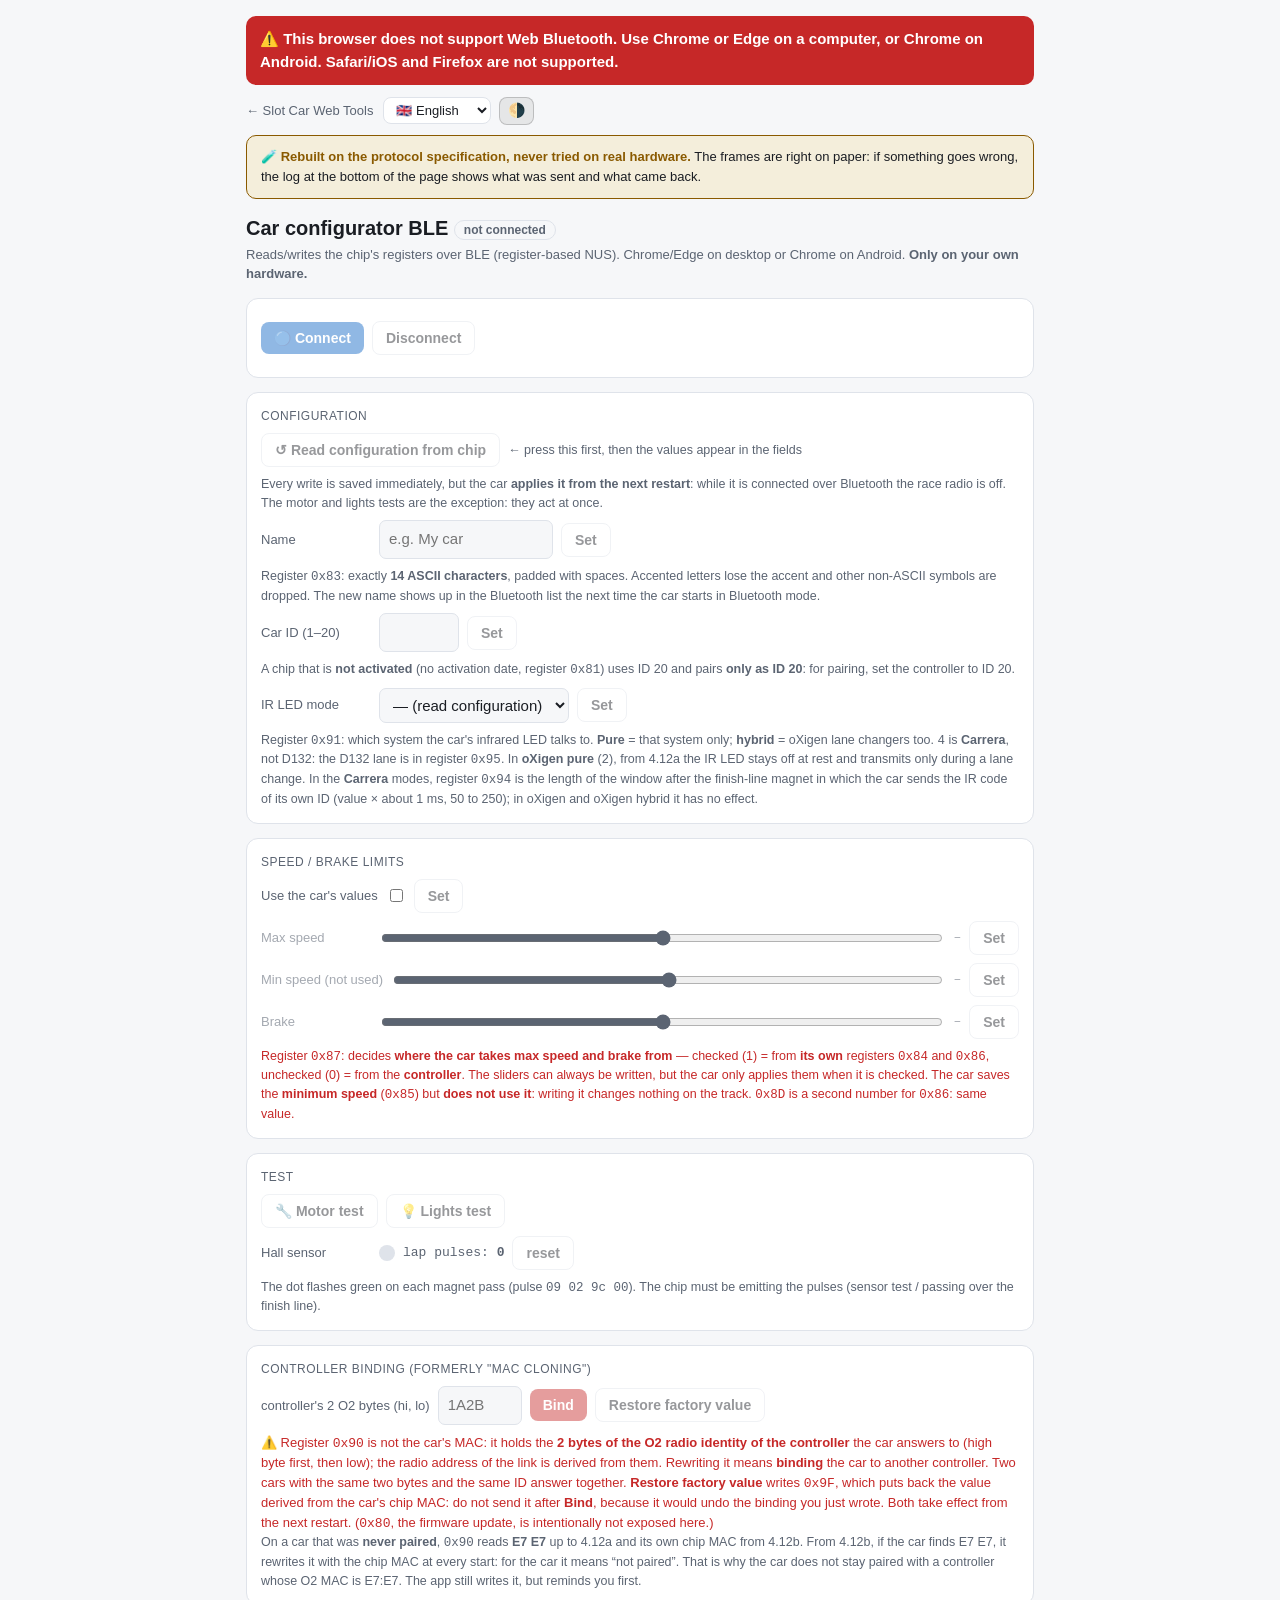
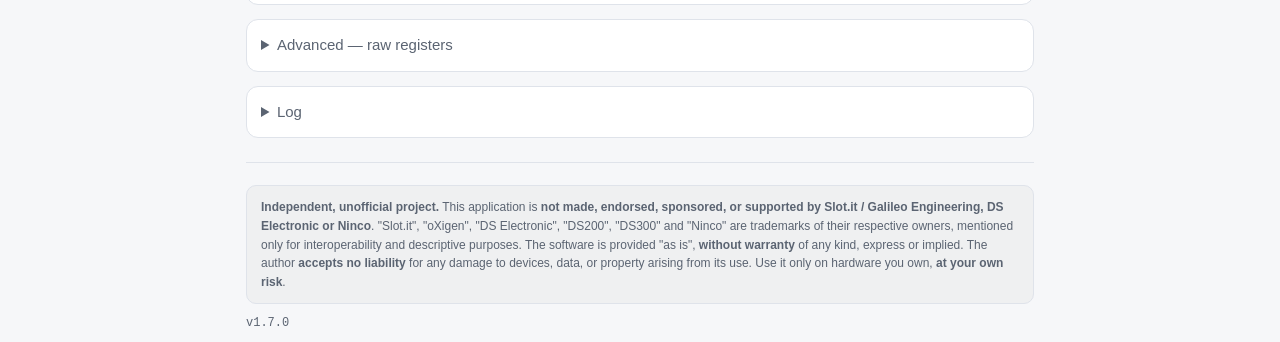
==== commit 9dcf4eb6: "App oXigen: regole nuove per i client (code, BOOT, registri, modulo PA) Cosa i dispositivi fanno dav" ====
--- a/web/car-config/index.html
+++ b/web/car-config/index.html
@@ -52,6 +52,7 @@
     <div class="hint" data-i18n-html="nameHint"></div>
     <div class="row"><label data-i18n="lblCarId"></label><input id="cId" type="number" min="1" max="20" style="width:80px">
       <button class="sec cfg" data-fn="id" disabled data-i18n="btnSet"></button></div>
+    <div class="hint" data-i18n-html="idHint"></div>
     <div class="row"><label data-i18n="lblMode"></label>
       <select id="cMode">
         <option value="" data-i18n="optReadCfg"></option>
@@ -102,6 +103,7 @@
       <button class="warn act" data-fn="mac" disabled data-i18n="btnWriteMac"></button>
       <button class="sec act" data-fn="rstmac" disabled data-i18n="btnRstMac"></button></div>
     <div id="macHint" class="warnbox" data-i18n-html="cloneWarn"></div>
+    <div class="hint" data-i18n-html="e7Hint"></div>
   </div>
 
   <!-- ===== Avanzato ===== -->
@@ -172,11 +174,39 @@
   lblCarId:{it:"ID auto (1–20)",en:"Car ID (1–20)",es:"ID coche (1–20)",fr:"ID voiture (1–20)",de:"Auto-ID (1–20)"},
   lblMode:{it:"Modalità LED IR",en:"IR LED mode",es:"Modo LED IR",fr:"Mode LED IR",de:"IR-LED-Modus"},
   modeHint:{
-    it:"Registro <code>0x91</code>: a quale sistema parla il LED a infrarossi dell'auto. <b>Puro</b> = solo quel sistema; <b>ibrido</b> = anche gli scambi oXigen. Il <code>4</code> è <b>Carrera</b>, non D132: la corsia D132 sta nel registro <code>0x95</code>. Il tempo IR della modalità ibrida (<code>0x94</code>) l'auto lo salva ma non lo usa.",
-    en:"Register <code>0x91</code>: which system the car's infrared LED talks to. <b>Pure</b> = that system only; <b>hybrid</b> = oXigen lane changers too. <code>4</code> is <b>Carrera</b>, not D132: the D132 lane is in register <code>0x95</code>. The car saves the hybrid-mode IR time (<code>0x94</code>) but does not use it.",
-    es:"Registro <code>0x91</code>: a qué sistema habla el LED infrarrojo del coche. <b>Puro</b> = solo ese sistema; <b>híbrido</b> = también los cambios oXigen. El <code>4</code> es <b>Carrera</b>, no D132: el carril D132 está en el registro <code>0x95</code>. El tiempo IR del modo híbrido (<code>0x94</code>) el coche lo guarda pero no lo usa.",
-    fr:"Registre <code>0x91</code> : le système auquel parle la LED infrarouge de la voiture. <b>Pur</b> = ce système seulement ; <b>hybride</b> = aussi les aiguillages oXigen. Le <code>4</code> correspond à <b>Carrera</b>, pas à D132 : la voie D132 se trouve dans le registre <code>0x95</code>. La voiture enregistre la durée IR du mode hybride (<code>0x94</code>) mais ne l'utilise pas.",
-    de:"Register <code>0x91</code>: mit welchem System die Infrarot-LED des Autos spricht. <b>Rein</b> = nur dieses System; <b>hybrid</b> = auch die oXigen-Weichen. Die <code>4</code> ist <b>Carrera</b>, nicht D132: Die D132-Spur steht in Register <code>0x95</code>. Die IR-Zeit des Hybridmodus (<code>0x94</code>) speichert das Auto, nutzt sie aber nicht."
+    it:"Registro <code>0x91</code>: a quale sistema parla il LED a infrarossi dell'auto. <b>Puro</b> = solo quel sistema; <b>ibrido</b> = anche gli scambi oXigen. Il <code>4</code> è <b>Carrera</b>, non D132: la corsia D132 sta nel registro <code>0x95</code>. In <b>oXigen puro</b> (<code>2</code>), dalla 4.12a il LED IR resta spento a riposo e trasmette solo durante il cambio corsia. Nei modi <b>Carrera</b> il registro <code>0x94</code> è la durata della finestra dopo il magnete del traguardo in cui l'auto manda il codice IR del proprio ID (valore × circa 1 ms, da 50 a 250); in oXigen e oXigen ibrido non ha effetto.",
+    en:"Register <code>0x91</code>: which system the car's infrared LED talks to. <b>Pure</b> = that system only; <b>hybrid</b> = oXigen lane changers too. <code>4</code> is <b>Carrera</b>, not D132: the D132 lane is in register <code>0x95</code>. In <b>oXigen pure</b> (<code>2</code>), from 4.12a the IR LED stays off at rest and transmits only during a lane change. In the <b>Carrera</b> modes, register <code>0x94</code> is the length of the window after the finish-line magnet in which the car sends the IR code of its own ID (value × about 1 ms, 50 to 250); in oXigen and oXigen hybrid it has no effect.",
+    es:"Registro <code>0x91</code>: a qué sistema habla el LED infrarrojo del coche. <b>Puro</b> = solo ese sistema; <b>híbrido</b> = también los cambios oXigen. El <code>4</code> es <b>Carrera</b>, no D132: el carril D132 está en el registro <code>0x95</code>. En <b>oXigen puro</b> (<code>2</code>), desde la 4.12a el LED IR queda apagado en reposo y solo transmite durante el cambio de carril. En los modos <b>Carrera</b>, el registro <code>0x94</code> es la duración de la ventana tras el imán de meta en la que el coche envía el código IR de su propio ID (valor × 1 ms aprox., de 50 a 250); en oXigen y oXigen híbrido no tiene efecto.",
+    fr:"Registre <code>0x91</code> : le système auquel parle la LED infrarouge de la voiture. <b>Pur</b> = ce système seulement ; <b>hybride</b> = aussi les aiguillages oXigen. Le <code>4</code> correspond à <b>Carrera</b>, pas à D132 : la voie D132 se trouve dans le registre <code>0x95</code>. En <b>oXigen pur</b> (<code>2</code>), à partir de la 4.12a la LED IR reste éteinte au repos et n'émet que pendant le changement de voie. Dans les modes <b>Carrera</b>, le registre <code>0x94</code> est la durée de la fenêtre qui suit l'aimant de la ligne d'arrivée, pendant laquelle la voiture envoie le code IR de son propre ID (valeur × 1 ms environ, de 50 à 250) ; en oXigen et oXigen hybride, il est sans effet.",
+    de:"Register <code>0x91</code>: mit welchem System die Infrarot-LED des Autos spricht. <b>Rein</b> = nur dieses System; <b>hybrid</b> = auch die oXigen-Weichen. Die <code>4</code> ist <b>Carrera</b>, nicht D132: Die D132-Spur steht in Register <code>0x95</code>. In <b>oXigen rein</b> (<code>2</code>) bleibt die IR-LED ab 4.12a im Ruhezustand aus und sendet nur während eines Spurwechsels. In den <b>Carrera</b>-Modi ist Register <code>0x94</code> die Dauer des Fensters nach dem Zielmagneten, in dem das Auto den IR-Code seiner eigenen ID sendet (Wert × etwa 1 ms, 50 bis 250); in oXigen und oXigen hybrid hat es keine Wirkung."
+  },
+  idHint:{
+    it:"Un chip <b>non attivato</b> (senza data di attivazione, registro <code>0x81</code>) usa l'ID 20 e si abbina <b>solo come ID 20</b>: per il pairing metti il controller su ID 20.",
+    en:"A chip that is <b>not activated</b> (no activation date, register <code>0x81</code>) uses ID 20 and pairs <b>only as ID 20</b>: for pairing, set the controller to ID 20.",
+    es:"Un chip <b>no activado</b> (sin fecha de activación, registro <code>0x81</code>) usa el ID 20 y solo se vincula <b>como ID 20</b>: para el emparejamiento, pon el mando en el ID 20.",
+    fr:"Une puce <b>non activée</b> (sans date d'activation, registre <code>0x81</code>) utilise l'ID 20 et ne s'appaire <b>que comme ID 20</b> : pour l'appairage, mets la manette sur l'ID 20.",
+    de:"Ein <b>nicht aktivierter</b> Chip (ohne Aktivierungsdatum, Register <code>0x81</code>) verwendet die ID 20 und lässt sich <b>nur als ID 20</b> koppeln: Stell den Handregler zum Pairing auf ID 20."
+  },
+  e7Hint:{
+    it:"Su un'auto <b>mai abbinata</b> <code>0x90</code> vale <b>E7 E7</b> fino alla 4.12a e il MAC del proprio chip dalla 4.12b. Dalla 4.12b, se trova E7 E7, l'auto lo riscrive con il MAC del chip a ogni avvio: per lei vuol dire «non abbinata». Per questo l'auto non resta abbinata a un controller con MAC O2 E7:E7. L'app lo scrive lo stesso, ma prima lo ricorda.",
+    en:"On a car that was <b>never paired</b>, <code>0x90</code> reads <b>E7 E7</b> up to 4.12a and its own chip MAC from 4.12b. From 4.12b, if the car finds E7 E7, it rewrites it with the chip MAC at every start: for the car it means “not paired”. That is why the car does not stay paired with a controller whose O2 MAC is E7:E7. The app still writes it, but reminds you first.",
+    es:"En un coche <b>nunca vinculado</b>, <code>0x90</code> vale <b>E7 E7</b> hasta la 4.12a y el MAC de su propio chip desde la 4.12b. Desde la 4.12b, si encuentra E7 E7, el coche lo reescribe con el MAC del chip en cada arranque: para él significa «no vinculado». Por eso el coche no se queda vinculado a un mando con MAC O2 E7:E7. La app lo escribe igualmente, pero antes te lo recuerda.",
+    fr:"Sur une voiture <b>jamais appairée</b>, <code>0x90</code> vaut <b>E7 E7</b> jusqu'à la 4.12a et le MAC de sa propre puce à partir de la 4.12b. À partir de la 4.12b, si elle trouve E7 E7, la voiture le réécrit avec le MAC de la puce à chaque démarrage : pour elle, cela veut dire « non appairée ». C'est pourquoi la voiture ne reste pas appairée à une manette dont le MAC O2 est E7:E7. L'app l'écrit quand même, mais te le rappelle d'abord.",
+    de:"Bei einem Auto, das <b>nie gekoppelt</b> wurde, steht in <code>0x90</code> bis 4.12a <b>E7 E7</b> und ab 4.12b die MAC seines eigenen Chips. Ab 4.12b überschreibt das Auto ein vorgefundenes E7 E7 bei jedem Start mit der MAC des Chips: Für das Auto bedeutet es „nicht gekoppelt“. Deshalb bleibt das Auto nicht mit einem Handregler mit der O2-MAC E7:E7 gekoppelt. Die App schreibt den Wert trotzdem, erinnert dich aber vorher daran."
+  },
+  warnE7:{
+    it:"⚠️ E7 E7 per l'auto vuol dire «non abbinata»: dalla 4.12b lo sostituisce con il MAC del proprio chip a ogni avvio, e l'abbinamento non resta.",
+    en:"⚠️ For the car E7 E7 means “not paired”: from 4.12b it replaces it with its own chip MAC at every start, and the pairing does not stick.",
+    es:"⚠️ Para el coche E7 E7 significa «no vinculado»: desde la 4.12b lo sustituye en cada arranque por el MAC de su propio chip, y la vinculación no se mantiene.",
+    fr:"⚠️ Pour la voiture, E7 E7 veut dire « non appairée » : à partir de la 4.12b, elle le remplace à chaque démarrage par le MAC de sa propre puce, et l'appairage ne tient pas.",
+    de:"⚠️ Für das Auto bedeutet E7 E7 „nicht gekoppelt“: Ab 4.12b ersetzt es den Wert bei jedem Start durch die MAC seines eigenen Chips, und die Kopplung bleibt nicht bestehen."
+  },
+  logBindE7:{
+    it:"[abbinamento letto = E7 E7: per l'auto vuol dire «non abbinata»]",
+    en:"[pairing read = E7 E7: for the car it means “not paired”]",
+    es:"[vinculación leída = E7 E7: para el coche significa «no vinculado»]",
+    fr:"[appairage lu = E7 E7 : pour la voiture, cela veut dire « non appairée »]",
+    de:"[gelesene Kopplung = E7 E7: Für das Auto bedeutet das „nicht gekoppelt“]"
   },
   optSsdPure:{it:"SSD puro",en:"SSD pure",es:"SSD puro",fr:"SSD pur",de:"SSD rein"},
   optSsdHyb:{it:"SSD ibrido",en:"SSD hybrid",es:"SSD híbrido",fr:"SSD hybride",de:"SSD hybrid"},
@@ -306,9 +336,9 @@
   rgBrakeAlias:{it:"freno: stesso valore di 0x86",en:"brake: same value as 0x86",es:"freno: mismo valor que 0x86",fr:"frein : même valeur que 0x86",de:"Bremse: gleicher Wert wie 0x86"},
   rgCarMode:{it:"modo: 0 oXigen / 1 SSD / 2 D132 (sola lettura)",en:"mode: 0 oXigen / 1 SSD / 2 D132 (read-only)",es:"modo: 0 oXigen / 1 SSD / 2 D132 (solo lectura)",fr:"mode : 0 oXigen / 1 SSD / 2 D132 (lecture seule)",de:"Modus: 0 oXigen / 1 SSD / 2 D132 (nur lesbar)"},
   rgId:{it:"ID auto (1–20)",en:"car ID (1–20)",es:"ID coche (1–20)",fr:"ID voiture (1–20)",de:"Auto-ID (1–20)"},
-  rgBind:{it:"controller abbinato: identità O2 (alto, basso)",en:"bound controller: O2 identity (high, low)",es:"mando vinculado: identidad O2 (alto, bajo)",fr:"manette appairée : identité O2 (haut, bas)",de:"gekoppelter Handregler: O2-Identität (hoch, niedrig)"},
+  rgBind:{it:"controller abbinato: identità O2 (alto, basso); mai abbinata = E7 E7 fino alla 4.12a, il MAC del chip dalla 4.12b",en:"bound controller: O2 identity (high, low); never paired = E7 E7 up to 4.12a, the chip MAC from 4.12b",es:"mando vinculado: identidad O2 (alto, bajo); nunca vinculado = E7 E7 hasta la 4.12a, el MAC del chip desde la 4.12b",fr:"manette appairée : identité O2 (haut, bas) ; jamais appairée = E7 E7 jusqu'à la 4.12a, le MAC de la puce à partir de la 4.12b",de:"gekoppelter Handregler: O2-Identität (hoch, niedrig); nie gekoppelt = E7 E7 bis 4.12a, ab 4.12b die MAC des Chips"},
   rgLed:{it:"modalità LED IR (0–5)",en:"IR LED mode (0–5)",es:"modo LED IR (0–5)",fr:"mode LED IR (0–5)",de:"IR-LED-Modus (0–5)"},
-  rgIrTmr:{it:"tempo IR in ibrido (50–250 ms): salvato ma non usato",en:"hybrid IR time (50–250 ms): saved but not used",es:"tiempo IR en híbrido (50–250 ms): se guarda pero no se usa",fr:"durée IR en hybride (50–250 ms) : enregistrée mais pas utilisée",de:"IR-Zeit im Hybridmodus (50–250 ms): gespeichert, aber nicht genutzt"},
+  rgIrTmr:{it:"finestra IR dopo il traguardo nei modi Carrera (50–250, × circa 1 ms); in oXigen nessun effetto",en:"IR window after the finish line in the Carrera modes (50–250, × about 1 ms); no effect in oXigen",es:"ventana IR tras la meta en los modos Carrera (50–250, × 1 ms aprox.); en oXigen sin efecto",fr:"fenêtre IR après la ligne d'arrivée dans les modes Carrera (50–250, × 1 ms environ) ; sans effet en oXigen",de:"IR-Fenster nach der Ziellinie in den Carrera-Modi (50–250, × etwa 1 ms); in oXigen ohne Wirkung"},
   rgD132:{it:"corsia D132 (2 o 4)",en:"D132 lane (2 or 4)",es:"carril D132 (2 o 4)",fr:"voie D132 (2 ou 4)",de:"D132-Spur (2 oder 4)"},
   rgSp44:{it:"kit luci SP44: non usato",en:"SP44 light kit: not used",es:"kit de luces SP44: no se usa",fr:"kit d'éclairage SP44 : pas utilisé",de:"Lichtset SP44: nicht genutzt"},
   rgMotor:{it:"test motore (comando: non va mai letto)",en:"motor test (command: never read it)",es:"prueba de motor (comando: no leer nunca)",fr:"test moteur (commande : ne jamais le lire)",de:"Motortest (Befehl: niemals lesen)"},
@@ -424,7 +454,7 @@
 </script>
 <script src="../i18n.js"></script>
 <script>
-const APP="car-config",APP_VERSION="1.6.0";
+const APP="car-config",APP_VERSION="1.7.0";
 const NUS="6e400001-b5a3-f393-e0a9-e50e24dcca9e",RX="6e400002-b5a3-f393-e0a9-e50e24dcca9e",TX="6e400003-b5a3-f393-e0a9-e50e24dcca9e";
 const DEV=0x09;          // byte del dispositivo in BLE: 0x09 = auto (0x0a = telecomando)
 /* I registri dell'auto. Solo questi si leggono e si scrivono, e ciascuno con la
@@ -450,7 +480,7 @@
   {reg:0x8f,k:"rgId",r:1,w:1,min:1,max:20},
   {reg:0x90,k:"rgBind",r:2,w:2},
   {reg:0x91,k:"rgLed",r:1,w:1,min:0,max:5},
-  {reg:0x94,k:"rgIrTmr",r:1,w:1},
+  {reg:0x94,k:"rgIrTmr",r:1,w:1,min:50,max:250},   // finestra IR in Carrera, × circa 1 ms
   {reg:0x95,k:"rgD132",r:1,w:1},
   {reg:0xa1,k:"rgSp44",r:8,w:1},
   {reg:0x9a,k:"rgMotor",w:1,noR:"blk9a"},          // ⚠️ LEGGERLO blocca l'auto finché non si toglie corrente
@@ -475,6 +505,9 @@
   if(val.length!==d.w)return["blkLen",{reg:h2(reg),n:d.w,m:val.length}];
   if(d.min!=null&&(val[0]<d.min||val[0]>d.max))return["blkRange",{min:d.min,max:d.max}];
   return null;}
+/* E7 E7 nell'abbinamento si può scrivere, ma dalla 4.12b l'auto lo prende per
+   «non abbinata» e lo rimpiazza col MAC del chip a ogni avvio: si avvisa, non si vieta. */
+const isE7=v=>!!v&&v.length===2&&v[0]===0xe7&&v[1]===0xe7;
 
 /* Il nome (0x83) è di 14 caratteri ASCII esatti, completati con spazi. Prima
    partiva in UTF-8 e senza riempimento: il chip copia comunque 14 byte, e in
@@ -560,7 +593,7 @@
       if(r===0x85){$("cMinSpeed").value=v[0];$("cMinSpeedV").textContent=v[0];}
       if(r===0x86){$("cBrake").value=v[0];$("cBrakeV").textContent=v[0];}
       if(r===0x87){$("cLimits").checked=v[0]!==0;refreshLim();}
-      if(r===0x90){$("cMac").value=hx(v);$("cMac").dispatchEvent(new Event("input"));}
+      if(r===0x90){$("cMac").value=hx(v);$("cMac").dispatchEvent(new Event("input"));if(isE7(v))log(I18N.t("logBindE7"));}
     }
     await new Promise(x=>setTimeout(x,110));
   }
@@ -586,7 +619,8 @@
   motor:()=>writeReg(0x9a,[0x00]),
   lights:()=>writeReg(0x9b,[0x00]),
   mac:()=>{const b=parseHex($("cMac").value);if(!b||b.length!==2)return alert(I18N.t("alertMac"));
-    if(confirm(I18N.t("confirmMac",{mac:hx(b).toUpperCase()})))return writeReg(0x90,b);},
+    const q=I18N.t("confirmMac",{mac:hx(b).toUpperCase()})+(isE7(b)?"\n\n"+I18N.t("warnE7"):"");
+    if(confirm(q))return writeReg(0x90,b);},
   /* 0x9f rimette l'abbinamento di fabbrica (ricavato dal MAC del chip). Pulsante a sé, con conferma. */
   rstmac:()=>{if(confirm(I18N.t("confirmRstMac")))return writeReg(0x9f,[0x00]);},
   rawread:async()=>{const r=parseReg($("rReg").value);
@@ -599,7 +633,8 @@
     const val=r===0x83?(byteNome(s)||[]):parseHex(s);   // il nome si scrive in chiaro
     if(!val)return setRawMsg({reg:r,k:"blkBadVal"});
     const no=vietaScrittura(r,val);if(no)return setRawMsg({reg:r,k:no[0],p:no[1]});
-    setRawMsg(null);await writeReg(r,val);},
+    /* E7 E7 nell'abbinamento parte lo stesso, ma la console lo ricorda */
+    setRawMsg(r===0x90&&isE7(val)?{reg:r,k:"warnE7"}:null);await writeReg(r,val);},
 };
 document.querySelectorAll("[data-fn]").forEach(b=>b.onclick=()=>fns[b.dataset.fn]&&fns[b.dataset.fn]());
 $("cSpeed").oninput=e=>$("cSpeedV").textContent=e.target.value;
